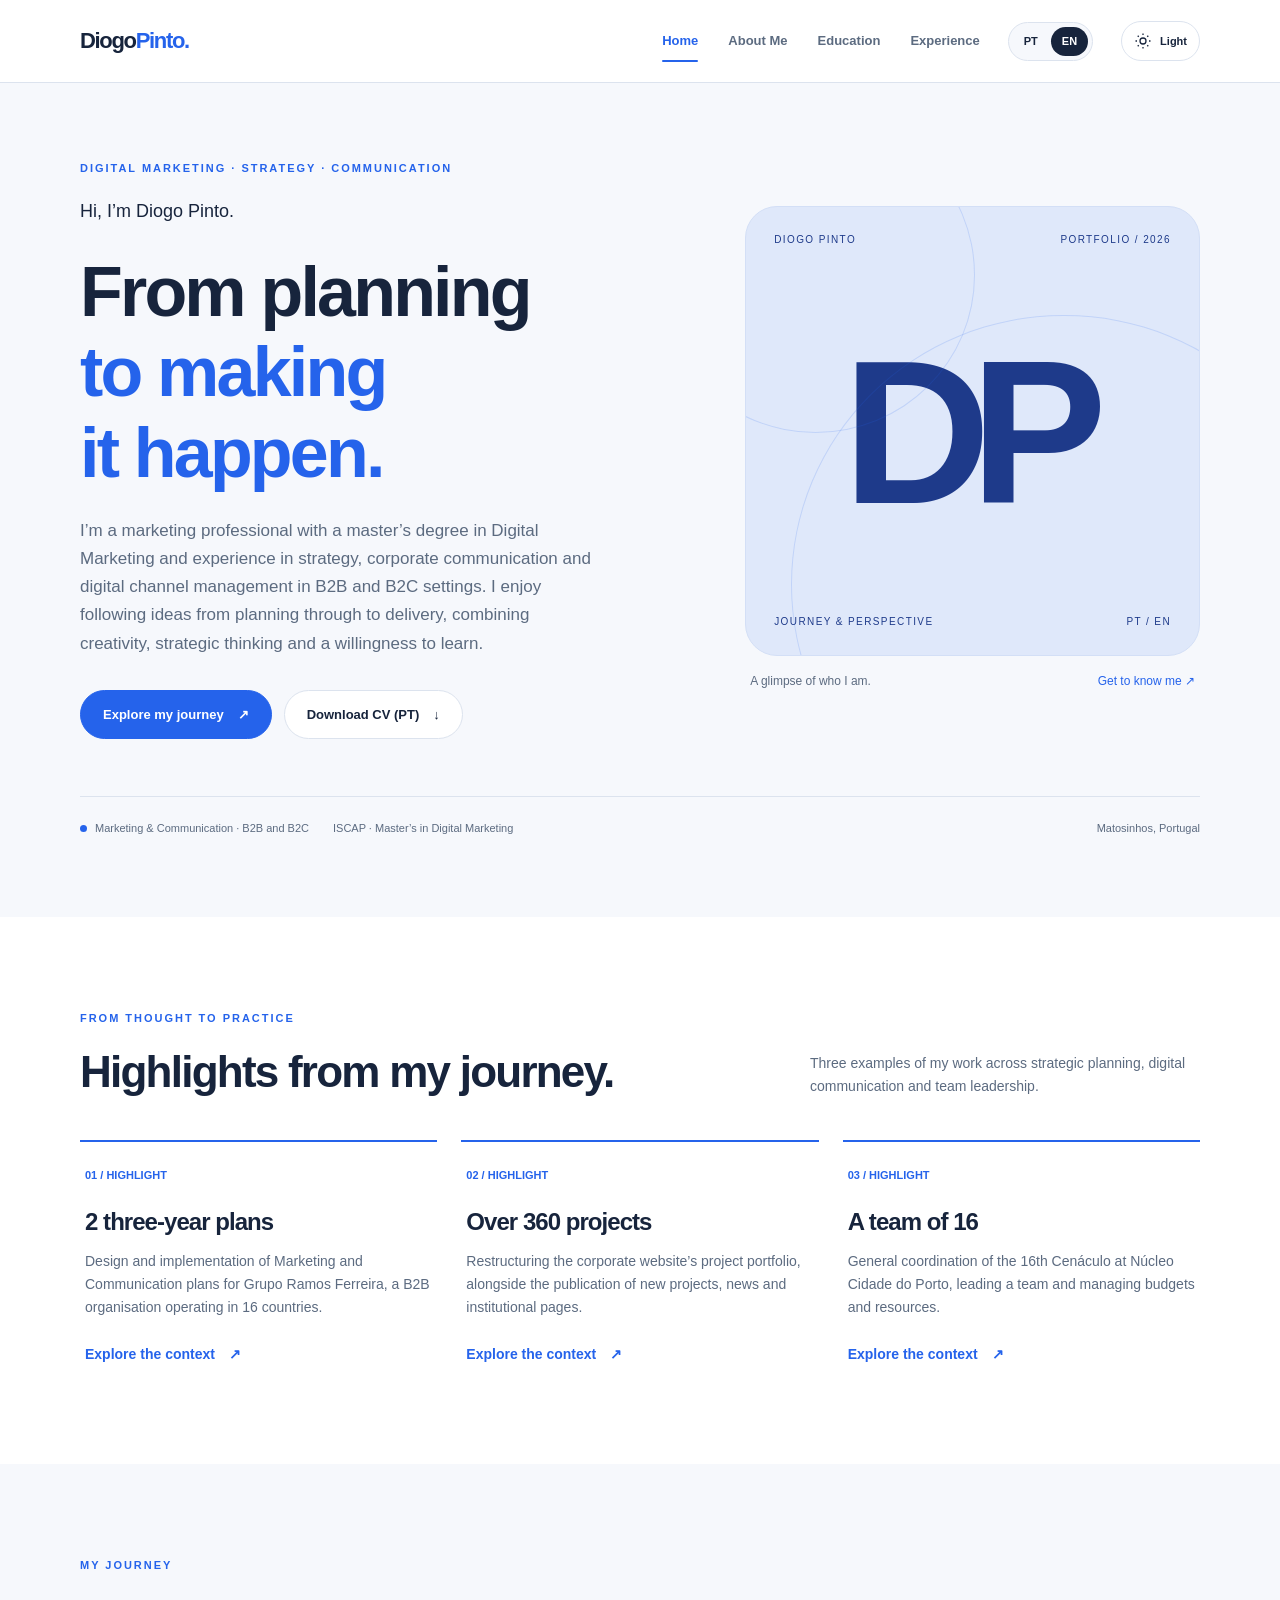
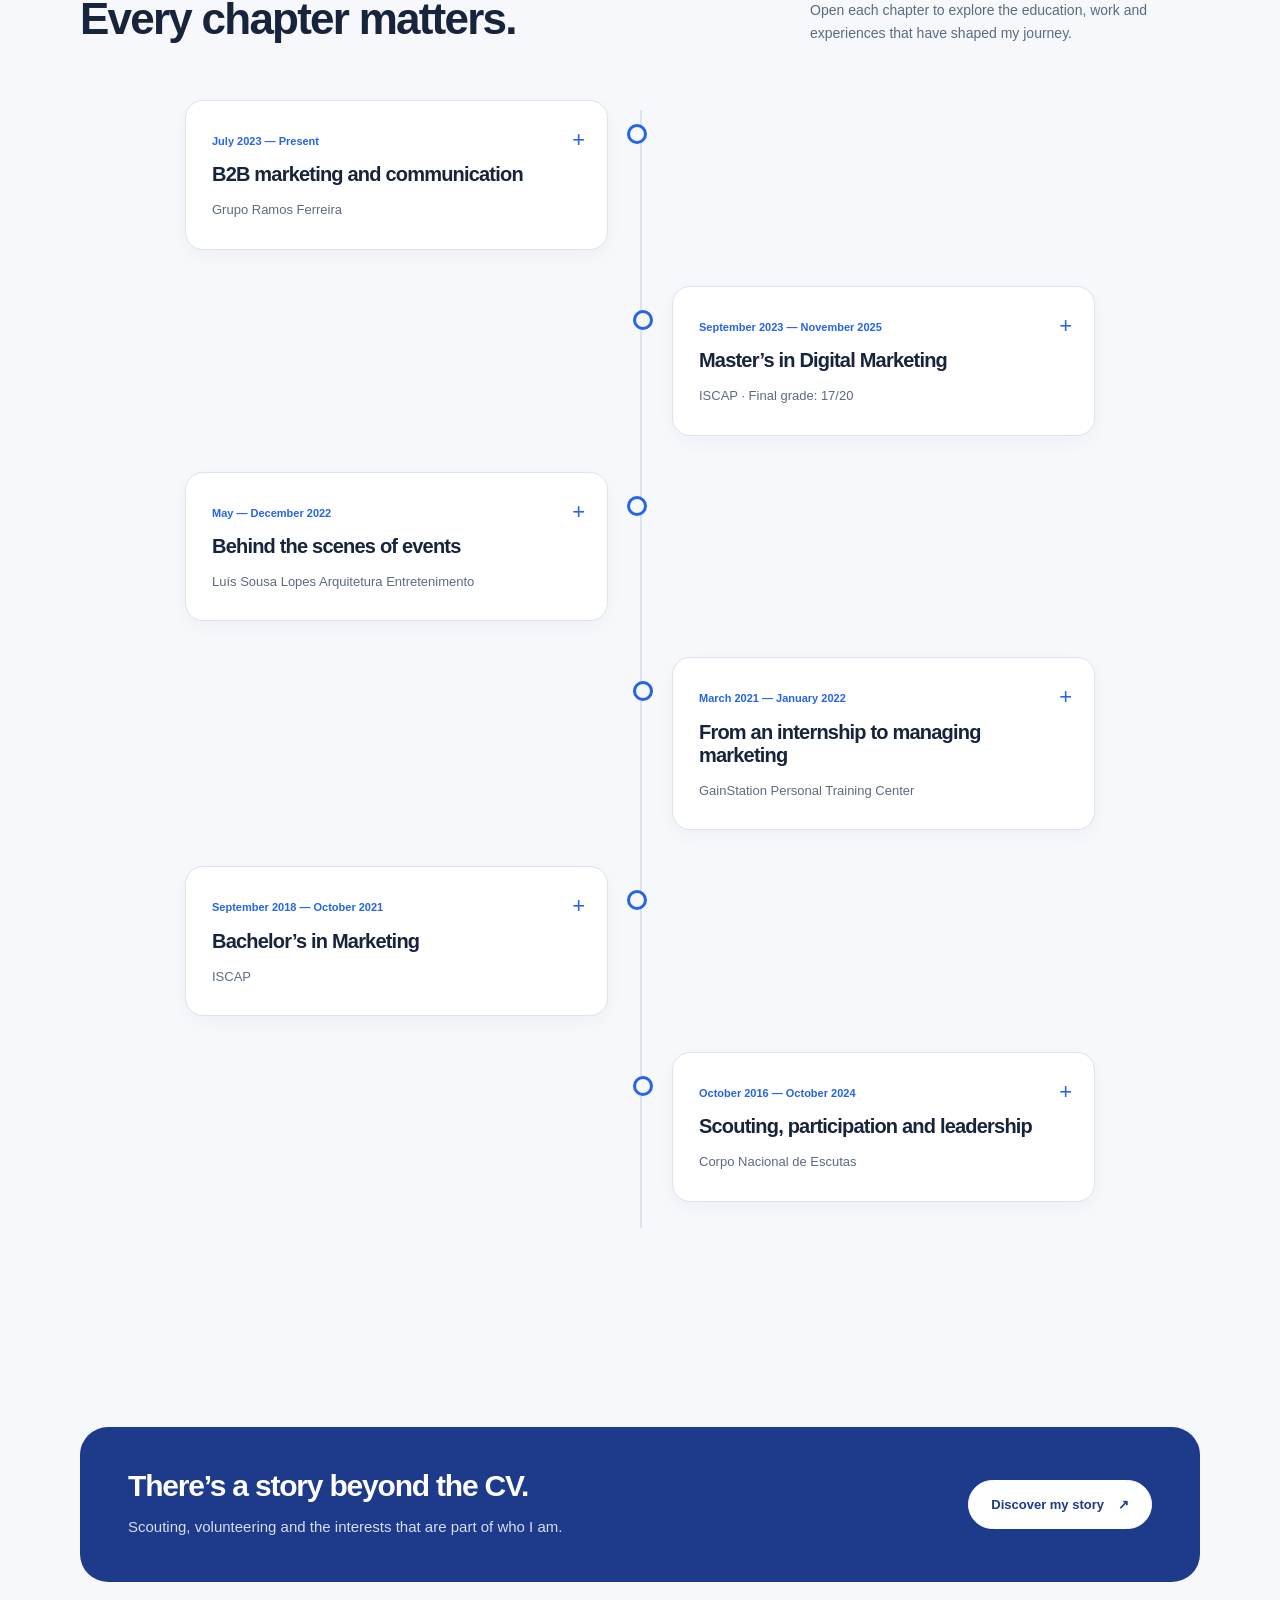
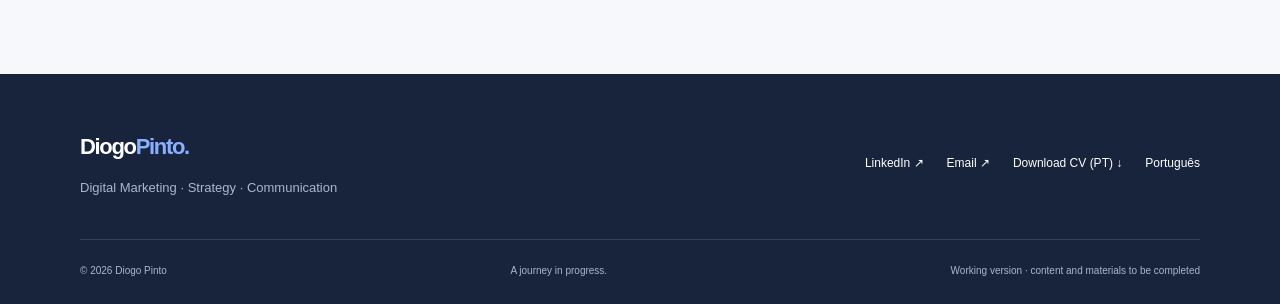
==== en/index.html @ 2a4406e5 "Atualização portfólio" ====
<!doctype html>
<!-- Conteúdo editável. Mantém os IDs das secções: são usados pela timeline e pelo seletor de idioma. -->
<html lang="en"><head><meta charset="utf-8"><meta name="viewport" content="width=device-width, initial-scale=1"><title>Diogo Pinto | Digital Marketing, Strategy & Communication</title><meta name="description" content="Explore Diogo Pinto’s journey in Digital Marketing, Strategy and Communication. Professional experience, education and personal story."><meta name="theme-color" content="#2563eb"><link rel="canonical" href="https://diogopinto44.github.io/en/index.html"><link rel="alternate" hreflang="pt-PT" href="https://diogopinto44.github.io/pt/index.html"><link rel="alternate" hreflang="en" href="https://diogopinto44.github.io/en/index.html"><link rel="alternate" hreflang="x-default" href="https://diogopinto44.github.io/pt/index.html"><meta property="og:title" content="Diogo Pinto | Digital Marketing, Strategy &amp; Communication"><meta property="og:description" content="Explore Diogo Pinto’s journey in Digital Marketing, Strategy and Communication. Professional experience, education and personal story."><meta property="og:type" content="website"><meta property="og:url" content="https://diogopinto44.github.io/en/index.html"><meta property="og:locale" content="en_GB"><link rel="icon" type="image/svg+xml" href="../assets/images/favicon.svg"><script src="../assets/js/theme.js"></script><link rel="stylesheet" href="../assets/css/style.css"><link rel="stylesheet" href="../assets/css/theme.css"><script defer src="../assets/js/config.js"></script><script defer data-main src="../assets/js/main.js"></script></head>
<body><a class="skip" href="#main">Skip to content</a><header class="site-header"><div class="wrap header-row"><a class="logo" href="index.html" aria-label="Diogo Pinto — Home">Diogo<span>Pinto</span><span class="blue">.</span></a><nav class="nav-links" id="primary-nav" aria-label="Main navigation"><a href="index.html" aria-current="page">Home</a><a href="sobre.html">About Me</a><a href="formacao.html">Education</a><a href="experiencia.html">Experience</a></nav><nav class="languages" aria-label="Choose language"><a href="../pt/index.html" lang="pt" hreflang="pt" data-language aria-label="Português" aria-current="false">PT</a><a href="../en/index.html" lang="en" hreflang="en" data-language aria-label="English" aria-current="true">EN</a></nav><button class="theme-toggle" type="button" data-theme-toggle hidden aria-pressed="false" aria-label="Dark mode" title="Switch to dark mode"><svg class="icon-sun" viewBox="0 0 24 24" aria-hidden="true"><circle cx="12" cy="12" r="4"/><path d="M12 2v2m0 16v2M2 12h2m16 0h2M4.93 4.93l1.42 1.42m11.3 11.3 1.42 1.42M4.93 19.07l1.42-1.42m11.3-11.3 1.42-1.42"/></svg><svg class="icon-moon" viewBox="0 0 24 24" aria-hidden="true"><path d="M20.5 13.1A8.5 8.5 0 0 1 10.9 3.5a8.5 8.5 0 1 0 9.6 9.6Z"/></svg><span data-theme-label>Light</span></button><button class="menu-toggle" type="button" aria-expanded="false" aria-controls="primary-nav" aria-label="Navigation menu"><span class="menu-label">Menu</span> <span aria-hidden="true">☰</span></button></div></header><noscript><style>@media(max-width:860px){.header-row{flex-wrap:wrap;height:auto;padding-block:15px}.nav-links{display:flex;position:static;width:100%;order:4;box-shadow:none;border:0;padding:0;flex-wrap:wrap;gap:16px}.nav-links>a{padding:4px 0}.menu-toggle{display:none}}</style><p class="noscript">Navigation works without JavaScript. Configured galleries, contacts and documents require JavaScript.</p></noscript><main id="main"><section class="hero"><div class="wrap"><div class="hero-grid"><div class="hero-copy"><span class="eyebrow">Digital Marketing · Strategy · Communication</span><p class="intro">Hi, I’m Diogo Pinto.</p><h1>From planning<br><span>to making<br>it happen.</span></h1><p>I’m a marketing professional with a master’s degree in Digital Marketing and experience in strategy, corporate communication and digital channel management in B2B and B2C settings. I enjoy following ideas from planning through to delivery, combining creativity, strategic thinking and a willingness to learn.</p><div class="actions"><a class="button" href="index.html#percurso">Explore my journey <span aria-hidden="true">↗</span></a><button class="button secondary" type="button" data-cv>Download CV (PT) <span aria-hidden="true">↓</span></button></div></div><div class="identity"><div class="identity-art"><div class="identity-top"><span>Diogo Pinto</span><span>Portfolio / 2026</span></div><span class="monogram" aria-hidden="true">DP</span><div class="identity-bottom"><span>Journey & Perspective</span><span>PT / EN</span></div></div><div class="identity-note"><span>A glimpse of who I am.</span><a href="sobre.html" class="blue">Get to know me ↗</a></div></div></div><div class="hero-bottom"><span><span class="dot"></span>Marketing & Communication · B2B and B2C</span><span>ISCAP · Master’s in Digital Marketing</span><span class="right-note">Matosinhos, Portugal</span></div></div></section>
    <section class="section white" id="destaques"><div class="wrap"><div class="section-heading"><div><span class="eyebrow">From thought to practice</span><h2>Highlights from my journey.</h2></div><p>Three examples of my work across strategic planning, digital communication and team leadership.</p></div><div class="results"><article class="result"><span class="index">01 / HIGHLIGHT</span><h3>2 three-year plans</h3><p>Design and implementation of Marketing and Communication plans for Grupo Ramos Ferreira, a B2B organisation operating in 16 countries.</p><a class="text-link" href="experiencia.html#estrategia">Explore the context <span aria-hidden="true">↗</span></a></article><article class="result"><span class="index">02 / HIGHLIGHT</span><h3>Over 360 projects</h3><p>Restructuring the corporate website’s project portfolio, alongside the publication of new projects, news and institutional pages.</p><a class="text-link" href="experiencia.html#digital">Explore the context <span aria-hidden="true">↗</span></a></article><article class="result"><span class="index">03 / HIGHLIGHT</span><h3>A team of 16</h3><p>General coordination of the 16th Cenáculo at Núcleo Cidade do Porto, leading a team and managing budgets and resources.</p><a class="text-link" href="sobre.html#cenaculo">Explore the context <span aria-hidden="true">↗</span></a></article></div></div></section>
    <section class="section" id="percurso"><div class="wrap"><div class="section-heading"><div><span class="eyebrow">My journey</span><h2>Every chapter matters.</h2></div><p>Open each chapter to explore the education, work and experiences that have shaped my journey.</p></div><div class="timeline"><div class="timeline-row"><details class="timeline-card"><summary><span class="date">July 2023 — Present</span><h3>B2B marketing and communication</h3><span class="entity">Grupo Ramos Ferreira</span></summary><div class="timeline-detail"><p>I joined as a marketing intern in July 2023 and became a Marketing Specialist in April 2024. My work covers strategy, digital channels, corporate communication and events.</p><a class="text-link" href="experiencia.html#grupo-ramos-ferreira">Explore this chapter <span aria-hidden="true">↗</span></a></div></details></div><div class="timeline-row"><details class="timeline-card"><summary><span class="date">September 2023 — November 2025</span><h3>Master’s in Digital Marketing</h3><span class="entity">ISCAP · Final grade: 17/20</span></summary><div class="timeline-detail"><p>I completed my master’s degree with research into digital marketing strategies and brand awareness in B2B construction and engineering markets.</p><a class="text-link" href="formacao.html#mestrado">Explore this chapter <span aria-hidden="true">↗</span></a></div></details></div><div class="timeline-row"><details class="timeline-card"><summary><span class="date">May — December 2022</span><h3>Behind the scenes of events</h3><span class="entity">Luís Sousa Lopes Arquitetura Entretenimento</span></summary><div class="timeline-detail"><p>As an Event Assistant, I helped with the logistics and delivery of around eight corporate, social and seasonal events.</p><a class="text-link" href="experiencia.html#eventos-luis-sousa-lopes">Explore this chapter <span aria-hidden="true">↗</span></a></div></details></div><div class="timeline-row"><details class="timeline-card"><summary><span class="date">March 2021 — January 2022</span><h3>From an internship to managing marketing</h3><span class="entity">GainStation Personal Training Center</span></summary><div class="timeline-detail"><p>I started with a curricular internship and became a Marketing Specialist in June 2021, later taking responsibility for managing the company’s marketing independently.</p><a class="text-link" href="experiencia.html#gainstation">Explore this chapter <span aria-hidden="true">↗</span></a></div></details></div><div class="timeline-row"><details class="timeline-card"><summary><span class="date">September 2018 — October 2021</span><h3>Bachelor’s in Marketing</h3><span class="entity">ISCAP</span></summary><div class="timeline-detail"><p>The degree that started my professional journey in marketing and led to my first role at GainStation.</p><a class="text-link" href="formacao.html#licenciatura">Explore this chapter <span aria-hidden="true">↗</span></a></div></details></div><div class="timeline-row"><details class="timeline-card"><summary><span class="date">October 2016 — October 2024</span><h3>Scouting, participation and leadership</h3><span class="entity">Corpo Nacional de Escutas</span></summary><div class="timeline-detail"><p>Eight years in the movement, with responsibilities in Cenáculo, event preparation and the National Marketing Team.</p><a class="text-link" href="sobre.html#escutismo">Explore this chapter <span aria-hidden="true">↗</span></a></div></details></div></div></div></section>
    <section class="section"><div class="wrap"><div class="explore-banner"><div><h2>There’s a story beyond the CV.</h2><p>Scouting, volunteering and the interests that are part of who I am.</p></div><a class="button" href="sobre.html">Discover my story <span aria-hidden="true">↗</span></a></div></div></section></main><footer class="site-footer" id="contacto"><div class="wrap"><div class="footer-main"><div><a class="logo" href="index.html">Diogo<span>Pinto.</span></a><p>Digital Marketing · Strategy · Communication</p></div><div class="footer-links"><button type="button" data-contact="linkedin">LinkedIn ↗</button><button type="button" data-contact="email">Email ↗</button><button type="button" data-cv>Download CV (PT) ↓</button><a href="../pt/index.html" data-language>Português</a></div></div><div class="footer-bottom"><span>© <span data-year>2026</span> Diogo Pinto</span><span>A journey in progress.</span><span>Working version · content and materials to be completed</span></div></div></footer><dialog id="viewer" aria-labelledby="viewer-title"><div class="viewer-header"><h2 id="viewer-title">Gallery</h2><button class="viewer-close" type="button" aria-label="Close">×</button></div><div class="viewer-content"></div></dialog></body></html>
---- assets/css/style.css ----
/* Identidade visual partilhada por todas as páginas. */
:root{--blue:#2563eb;--blue-dark:#1e3a8a;--ink:#17243c;--muted:#5c6b80;--paper:#f6f8fc;--line:#dce3ee;--light:#eaf0ff;--radius:24px;--max:1120px}
*{box-sizing:border-box}html{scroll-behavior:smooth;scroll-padding-top:110px}body{margin:0;color:var(--ink);background:var(--paper);font-family:Inter,"Segoe UI",Arial,sans-serif;-webkit-font-smoothing:antialiased;font-size:16px;line-height:1.65}body.modal-open{overflow:hidden}::selection{background:var(--blue);color:white}a{color:inherit;text-decoration:none}button{font:inherit;cursor:pointer}img{display:block;max-width:100%}button,a,summary{-webkit-tap-highlight-color:transparent}a:focus-visible,button:focus-visible,summary:focus-visible{outline:3px solid var(--blue);outline-offset:5px;border-radius:5px}h1,h2,h3,h4,p{margin:0}h1,h2,h3,h4{line-height:1.15;letter-spacing:-.04em}h1{font-size:clamp(42px,6.5vw,78px);font-weight:700}h2{font-size:clamp(30px,4vw,44px)}h3{font-size:25px}h4{font-size:19px}p{color:var(--muted)}p+p{margin-top:18px}.wrap{width:min(var(--max),calc(100% - 64px));margin-inline:auto}.section{padding-block:92px}.white{background:#fff}.eyebrow{font-size:11px;text-transform:uppercase;letter-spacing:.18em;font-weight:700;color:var(--blue);display:block;margin-bottom:20px}.subhead{margin-top:20px;max-width:620px;font-size:18px}.section-heading{display:flex;align-items:end;justify-content:space-between;gap:30px;margin-bottom:42px}.section-heading p{max-width:390px;font-size:14px}.muted{color:var(--muted)}.blue{color:var(--blue)}.small{font-size:13px}.skip{position:fixed;top:-90px;left:20px;background:var(--ink);color:#fff;z-index:100;padding:12px 20px}.skip:focus{top:12px}.site-header{background:rgba(255,255,255,.95);border-bottom:1px solid var(--line);position:sticky;top:0;z-index:30;backdrop-filter:blur(12px)}.header-row{height:82px;display:flex;align-items:center;justify-content:space-between;gap:28px}.logo{font-size:22px;font-weight:750;letter-spacing:-.06em;white-space:nowrap}.logo span{color:var(--blue)}.nav-links{display:flex;align-items:center;gap:30px;margin-left:auto}.nav-links>a{font-size:13px;font-weight:600;color:var(--muted);padding:28px 0;position:relative}.nav-links>a:hover,.nav-links>a[aria-current=page]{color:var(--blue)}.nav-links>a[aria-current=page]:after{content:"";position:absolute;bottom:18px;left:0;right:0;height:2px;background:var(--blue);border-radius:4px}.languages{display:flex;padding:4px;background:var(--paper);border:1px solid var(--line);border-radius:30px;gap:2px}.languages a{font-size:11px;line-height:1;padding:9px 11px;border-radius:20px;font-weight:700}.languages a[aria-current=true]{background:var(--ink);color:#fff}.menu-toggle{display:none;background:none;border:1px solid var(--line);border-radius:10px;padding:8px 12px;font-size:12px}.hero{padding:76px 0 80px}.hero-grid{display:grid;grid-template-columns:1.3fr 1fr;gap:74px;align-items:center}.hero .intro{font-size:18px;color:var(--ink);margin-bottom:25px}.hero h1{font-size:clamp(44px,5.9vw,70px)}.hero h1 span{color:var(--blue)}.hero-copy>p:last-of-type{max-width:520px;margin-top:24px;font-size:17px}.actions{display:flex;gap:12px;flex-wrap:wrap;margin-top:32px}.button{display:inline-flex;align-items:center;justify-content:center;gap:14px;border:1px solid var(--blue);background:var(--blue);color:#fff;border-radius:30px;padding:13px 22px;font-size:13px;font-weight:650;transition:transform .2s,background .2s}.button:hover{background:var(--blue-dark);border-color:var(--blue-dark);transform:translateY(-2px)}.button.secondary{background:#fff;color:var(--ink);border-color:var(--line)}.button.secondary:hover{border-color:var(--blue);color:var(--blue)}.text-link{color:var(--blue);font-weight:600;font-size:14px;display:inline-flex;gap:14px;align-items:center}.text-link:hover{gap:20px}.identity{position:relative}.identity-art{aspect-ratio:1/.99;border-radius:32px;background:#dfe8fa;border:1px solid #d3dff6;position:relative;overflow:hidden;display:flex;align-items:center;justify-content:center}.identity-art:before{content:"";position:absolute;width:120%;height:120%;border:1px solid rgba(37,99,235,.16);border-radius:50%;top:24%;left:10%}.identity-art:after{content:"";position:absolute;width:70%;height:70%;border:1px solid rgba(37,99,235,.16);border-radius:50%;top:-20%;left:-20%}.monogram{font-size:clamp(100px,18vw,205px);font-weight:800;letter-spacing:-.10em;line-height:1;color:var(--blue-dark);margin-left:-16px}.identity-top,.identity-bottom{position:absolute;left:28px;right:28px;display:flex;justify-content:space-between;font-size:10px;letter-spacing:.14em;text-transform:uppercase;color:var(--blue-dark);z-index:1}.identity-top{top:25px}.identity-bottom{bottom:25px}.identity-note{display:flex;justify-content:space-between;margin:16px 5px 0;font-size:12px;color:var(--muted)}.portrait{width:100%;height:100%;object-fit:cover;position:absolute;inset:0;z-index:2}.hero-bottom{display:flex;align-items:center;gap:24px;margin-top:57px;padding-top:22px;border-top:1px solid var(--line);font-size:11px;color:var(--muted)}.hero-bottom .dot{width:7px;height:7px;border-radius:50%;background:var(--blue);display:inline-block;margin-right:8px}.hero-bottom .right-note{margin-left:auto}.tags{display:flex;flex-wrap:wrap;gap:8px;margin-top:25px}.tag{border:1px solid var(--line);padding:6px 12px;border-radius:20px;font-size:11px;color:var(--muted);background:#fff}.results{display:grid;grid-template-columns:repeat(3,1fr);gap:24px}.result{border-top:2px solid var(--blue);padding:24px 5px 5px}.result .index{font-size:11px;color:var(--blue);font-weight:700;display:block;margin-bottom:24px}.result h3{font-size:24px;margin-bottom:14px}.result p{font-size:14px;margin-bottom:22px}.note{border:1px solid var(--line);background:var(--paper);padding:15px 20px;border-radius:12px;margin-top:32px;font-size:12px;color:var(--muted)}.timeline{position:relative;max-width:910px;margin:50px auto 0;padding:5px 0}.timeline:before{content:"";position:absolute;top:15px;bottom:15px;left:50%;width:2px;background:var(--line)}.timeline-row{position:relative;width:50%;padding:0 32px 36px 0}.timeline-row:nth-child(even){margin-left:50%;padding:0 0 36px 32px}.timeline-row:after{content:"";position:absolute;right:-7px;top:24px;width:14px;height:14px;border:3px solid var(--blue);background:var(--paper);border-radius:50%}.timeline-row:nth-child(even):after{left:-7px;right:auto}.timeline-card{background:white;border:1px solid var(--line);border-radius:18px;box-shadow:0 6px 20px rgba(23,36,60,.035);overflow:hidden}.timeline-card summary{cursor:pointer;list-style:none;padding:26px;position:relative}.timeline-card summary::-webkit-details-marker{display:none}.timeline-card summary:after{content:"+";position:absolute;right:22px;top:21px;color:var(--blue);font-size:22px}.timeline-card[open] summary:after{content:"−"}.timeline-card h3{font-size:20px;max-width:95%;margin:10px 0}.timeline-card .date{color:var(--blue);font-size:11px;font-weight:700}.timeline-card .entity{color:var(--muted);font-size:13px}.timeline-detail{padding:0 26px 26px;font-size:13px}.timeline-detail p{padding-top:16px;border-top:1px solid var(--line);margin-bottom:18px}.explore-banner{display:grid;grid-template-columns:1fr auto;gap:30px;align-items:center;border-radius:28px;padding:42px 48px;background:var(--blue-dark);color:#fff}.explore-banner h2{font-size:30px}.explore-banner p{color:#d4def5;margin-top:12px;font-size:15px;max-width:650px}.explore-banner .button{background:#fff;border-color:white;color:var(--blue-dark);white-space:nowrap}.page-hero{padding:64px 0 54px}.breadcrumb{font-size:11px;color:var(--muted);margin-bottom:35px;display:flex;gap:12px}.breadcrumb a:hover{color:var(--blue)}.page-hero h1{max-width:880px}.page-hero .subhead{max-width:690px}.page-index{display:flex;gap:27px;flex-wrap:wrap;margin-top:36px;border-top:1px solid var(--line);padding-top:23px;font-size:12px;font-weight:600}.page-index a:hover{color:var(--blue)}.editorial-intro{display:grid;grid-template-columns:1fr 1.3fr;gap:75px}.editorial-intro h2{font-size:32px}.editorial-intro p{font-size:17px}.chapter{display:grid;grid-template-columns:1fr 1fr;gap:74px;align-items:center;margin-bottom:100px}.chapter:last-child{margin-bottom:0}.chapter.reverse .chapter-media{order:2}.chapter-number{display:flex;align-items:center;gap:17px;margin-bottom:22px;color:var(--blue);font-size:11px;font-weight:700;text-transform:uppercase;letter-spacing:.15em}.chapter-number:after{content:"";height:1px;background:var(--line);flex:1}.chapter h2{font-size:38px;margin-bottom:24px}.chapter p{font-size:15px}.chapter .text-link{margin-top:24px}.chapter-photo{border-radius:24px;aspect-ratio:4/4.3;background:#e3eaf5;display:flex;flex-direction:column;justify-content:end;padding:28px;position:relative;overflow:hidden;color:var(--blue-dark)}.chapter-photo:before{content:"";position:absolute;width:180px;height:180px;border:1px solid rgba(30,58,138,.22);border-radius:50%;top:20%;left:calc(50% - 90px)}.chapter-photo:after{content:"+";position:absolute;left:calc(50% - 17px);top:calc(20% + 60px);font-size:48px;line-height:1;font-weight:300;opacity:.35}.chapter-photo.warm{background:#eae7df}.chapter-photo.dark{background:#d7e2ec}.chapter-photo strong{font-size:18px;font-weight:500}.chapter-photo small{font-size:10px;letter-spacing:.14em;text-transform:uppercase;opacity:.7;margin-top:6px}.gallery{display:grid;grid-template-columns:repeat(3,1fr);gap:12px;margin-top:26px}.gallery[hidden]{display:none}.gallery-item{position:relative;border:0;padding:0;background:#e3eaf5;text-align:left;border-radius:12px;overflow:hidden;color:var(--ink);transition:transform .2s;min-width:0}.gallery-item:hover{transform:translateY(-4px)}.gallery-item img{width:100%;aspect-ratio:4/3;object-fit:cover}.gallery-item .gallery-art{height:110px;display:grid;place-items:center;background:#e3eaf5;color:var(--blue);font-size:28px}.gallery-item:nth-child(2) .gallery-art{background:#e8e5dc}.gallery-item:nth-child(3) .gallery-art{background:#dce7ee}.gallery-item>span:last-child{font-size:10px;line-height:1.5;display:block;padding:10px 12px;background:#fff}.gallery-hint{font-size:11px;margin-top:10px}.degree{display:grid;grid-template-columns:200px 1fr;gap:55px;margin-bottom:70px;scroll-margin-top:105px}.degree+.degree{padding-top:70px;border-top:1px solid var(--line)}.degree-aside .label{font-size:11px;text-transform:uppercase;letter-spacing:.15em;color:var(--blue);font-weight:700}.degree-aside p{font-size:13px;margin-top:14px}.degree-aside .status{display:inline-block;padding:5px 10px;border-radius:20px;background:var(--light);color:var(--blue-dark);font-size:10px;margin-top:18px}.degree-main h2{font-size:36px;margin-bottom:23px}.degree-main>p{font-size:16px;max-width:710px}.feature{margin-top:30px;background:var(--paper);border:1px solid var(--line);border-radius:20px;padding:32px}.feature h3{font-size:25px;margin-bottom:16px}.feature p{font-size:14px}.feature .eyebrow{font-size:10px;margin-bottom:15px}.feature .text-link{margin-top:23px}.document-row{display:flex;align-items:center;gap:18px;padding:20px 0;margin-top:22px;border-top:1px solid var(--line)}.document-icon{font-size:11px;font-weight:700;display:grid;place-items:center;width:44px;height:54px;background:#fff;color:var(--blue);border:1px solid var(--line);border-radius:7px;flex:none}.document-row .document-info{flex:1}.document-info strong{font-size:13px;font-weight:600}.document-info p{font-size:11px;margin-top:4px}.document-row button{flex:none}.work-header{display:grid;grid-template-columns:1fr 1.5fr;gap:60px;padding-bottom:40px;border-bottom:1px solid var(--line);margin-bottom:40px}.work-header h2{font-size:36px;margin-bottom:17px}.work-header .role{font-size:15px;color:var(--blue)}.work-header p{font-size:15px}.work-header .period{font-size:11px;font-weight:600;margin-top:20px}.work-block{display:grid;grid-template-columns:65px 1fr;gap:24px;padding:35px 0;border-bottom:1px solid var(--line);scroll-margin-top:105px}.work-num{font-size:20px;color:var(--blue);letter-spacing:-.03em}.work-block h3{font-size:28px;margin-bottom:18px}.work-block p{font-size:15px;max-width:760px}.work-block ul{color:var(--muted);font-size:14px;line-height:1.9;padding-left:20px;margin-top:18px}.work-block .feature{margin-top:24px}.toolstrip{display:flex;gap:12px;flex-wrap:wrap;margin-top:30px}.toolstrip span{font-size:12px;padding:8px 13px;background:white;border:1px solid var(--line);border-radius:8px}.site-footer{background:var(--ink);color:#fff;padding:55px 0 25px}.footer-main{display:flex;justify-content:space-between;gap:40px;align-items:center}.site-footer .logo span{color:#8aafff}.site-footer p{color:#aab7cc;font-size:13px;margin-top:12px}.footer-links{display:flex;flex-wrap:wrap;gap:23px}.footer-links button,.footer-links a{padding:0;border:0;background:none;color:#fff;font-size:12px}.footer-links button:hover,.footer-links a:hover{color:#8aafff}.footer-bottom{display:flex;justify-content:space-between;gap:25px;border-top:1px solid #344158;padding-top:23px;margin-top:40px;font-size:10px;color:#aab7cc}.draft{font-size:10px;letter-spacing:.06em;color:var(--muted);display:inline-flex;align-items:center;gap:8px}.draft:before{content:"";width:5px;height:5px;border-radius:50%;background:var(--blue)}dialog{border:1px solid var(--line);border-radius:22px;padding:28px;width:min(850px,calc(100% - 32px));max-height:90vh;color:var(--ink);background:#fff;box-shadow:0 30px 100px #0005}dialog::backdrop{background:rgba(15,25,44,.72);backdrop-filter:blur(5px)}.viewer-header{display:flex;align-items:center;justify-content:space-between;margin-bottom:24px;gap:25px}.viewer-header h2{font-size:21px}.viewer-close{border:1px solid var(--line);border-radius:50%;width:36px;height:36px;background:white;font-size:22px;flex:none}.viewer-content>p{font-size:14px}.photo-stage{border-radius:14px;overflow:hidden;display:grid;place-items:center;background:var(--paper);margin-bottom:16px}.photo-stage img{max-height:55vh;object-fit:contain;width:100%}.photo-placeholder{min-height:300px;padding:30px;text-align:center;display:flex;flex-direction:column;justify-content:center}.photo-placeholder p:first-child{font-size:26px;color:var(--blue-dark)}.photo-placeholder p:last-child{font-size:12px}.gallery-controls{display:flex;justify-content:space-between;align-items:center;gap:16px;margin-top:22px}.gallery-controls button{border:1px solid var(--line);padding:10px 15px;background:white;border-radius:25px;font-size:12px}.gallery-controls span{font-size:12px;color:var(--muted)}.noscript{padding:12px;background:#fff7dc;color:var(--ink);font-size:12px;text-align:center}
@media(min-width:1500px){.hero{padding-top:100px;padding-bottom:90px}}
@media(max-width:950px){.hero-grid{gap:40px;grid-template-columns:1.2fr 1fr}.nav-links{gap:20px}.chapter{gap:40px}.degree{grid-template-columns:160px 1fr;gap:35px}.editorial-intro{gap:40px}.hero h1{font-size:52px}.work-header{gap:40px}.hero-bottom{gap:15px}}
@media(max-width:760px){.wrap{width:calc(100% - 36px)}.header-row{height:70px;gap:12px}.logo{font-size:20px}.languages{margin-left:auto}.menu-toggle{display:block}.nav-links{display:none;position:absolute;left:0;right:0;top:70px;background:white;border-bottom:1px solid var(--line);padding:18px 25px;box-shadow:0 15px 25px #17243c0a}.nav-links.open{display:flex;flex-direction:column;gap:0;align-items:stretch}.nav-links>a{padding:13px 0}.nav-links>a[aria-current=page]:after{display:none}.hero{padding:42px 0 46px}.hero-grid{grid-template-columns:1fr;gap:36px}.hero h1{font-size:clamp(40px,10vw,62px)}.hero .intro{font-size:16px;margin-bottom:20px}.hero-copy>p:last-of-type{font-size:16px}.identity{max-width:500px;width:100%;margin-inline:auto}.identity-art{aspect-ratio:1.35}.monogram{font-size:170px}.hero-bottom{margin-top:32px;flex-wrap:wrap;gap:12px}.hero-bottom .right-note{margin-left:0;width:100%;margin-top:4px}.section{padding-block:60px}.section-heading{align-items:start;flex-direction:column;gap:18px;margin-bottom:30px}.results{grid-template-columns:1fr;gap:25px}.result{padding-top:18px}.result .index{margin-bottom:14px}.result p{margin-bottom:15px}.timeline{margin-top:30px}.timeline:before{left:7px}.timeline-row,.timeline-row:nth-child(even){width:100%;padding:0 0 23px 32px;margin-left:0}.timeline-row:after,.timeline-row:nth-child(even):after{left:1px;right:auto;top:25px}.timeline-card summary{padding:23px}.timeline-detail{padding:0 23px 23px}.explore-banner{grid-template-columns:1fr;padding:30px}.explore-banner .button{justify-self:start}.page-hero{padding:34px 0 40px}.page-hero h1{font-size:43px}.breadcrumb{margin-bottom:25px}.subhead{font-size:16px}.page-index{gap:14px 22px;margin-top:27px;padding-top:19px}.editorial-intro{grid-template-columns:1fr;gap:25px}.editorial-intro p{font-size:16px}.chapter{grid-template-columns:1fr;gap:28px;margin-bottom:70px}.chapter.reverse .chapter-media{order:0}.chapter-media{order:0}.chapter-photo{aspect-ratio:1.35}.chapter h2{font-size:32px}.gallery{gap:8px}.gallery-item .gallery-art{height:90px}.gallery-item>span:last-child{padding:9px;font-size:9px}.degree{grid-template-columns:1fr;gap:24px;margin-bottom:45px}.degree+.degree{padding-top:45px}.degree-aside p{margin-top:8px}.degree-aside .status{margin-top:10px}.degree-main h2{font-size:30px}.feature{padding:24px}.feature h3{font-size:23px}.document-row{flex-wrap:wrap;gap:12px}.document-row .button{margin-left:56px}.document-row .document-info{min-width:160px}.work-header{grid-template-columns:1fr;gap:25px}.work-block{grid-template-columns:36px 1fr;gap:13px;padding:30px 0}.work-block h3{font-size:25px}.work-block .gallery{grid-template-columns:1fr 1fr}.footer-main{align-items:start;flex-direction:column;gap:30px}.footer-links{gap:21px}.footer-bottom{flex-direction:column;gap:10px}.site-footer{padding-top:40px}.section-heading h2{max-width:95%}dialog{padding:22px}.gallery-controls button{padding:10px;font-size:11px}.photo-placeholder{min-height:220px}.work-block .feature{padding:20px}}
@media(prefers-reduced-motion:reduce){html{scroll-behavior:auto}*{transition:none!important}}
@media print{.site-header,.site-footer,.actions,.page-index,dialog,.draft,.gallery{display:none!important}.wrap{width:100%}.section,.hero,.page-hero{padding-block:25px}.timeline-card{break-inside:avoid}.timeline-card .timeline-detail{display:block}.chapter,.degree,.work-header{break-inside:avoid}body{background:white}.identity{display:none}.hero-grid{display:block}}
---- assets/css/theme.css ----
/* Paletas e seletor. As fotografias mantêm as suas cores originais. */
:root {
  color-scheme: light;
  --surface: #fff;
  --accent: #2563eb;
  --header-bg: rgba(255,255,255,.95);
  --footer-bg: #17243c;
  --selected-bg: #17243c;
  --selected-ink: #fff;
  --visual-bg: #dfe8fa;
  --visual-line: #d3dff6;
  --visual-ink: #1e3a8a;
  --visual-ring: rgba(37,99,235,.16);
  --photo-bg: #e3eaf5;
  --photo-warm: #eae7df;
  --photo-cool: #d7e2ec;
  --banner-bg: #1e3a8a;
  --notice-bg: #fff7dc;
}
:root[data-theme="dark"] {
  color-scheme: dark;
  --paper: #0d1524;
  --surface: #152034;
  --ink: #e7eefb;
  --muted: #acbad0;
  --line: #354660;
  --light: #203552;
  --accent: #99bbff;
  --header-bg: rgba(13,21,36,.96);
  --footer-bg: #090f1b;
  --selected-bg: #dce7fa;
  --selected-ink: #101b2e;
  --visual-bg: #172946;
  --visual-line: #314c72;
  --visual-ink: #b9d0f5;
  --visual-ring: rgba(153,187,255,.22);
  --photo-bg: #20334e;
  --photo-warm: #332f28;
  --photo-cool: #213b45;
  --banner-bg: #182f59;
  --notice-bg: #3b3223;
}
.white, .button.secondary, .tag, .timeline-card, .document-icon,
.toolstrip span, .gallery-item>span:last-child, dialog, .viewer-close,
.gallery-controls button { background:var(--surface); }
.site-header { background:var(--header-bg); }
.site-footer { background:var(--footer-bg); }
.languages a[aria-current=true] { background:var(--selected-bg); color:var(--selected-ink); }
.eyebrow, .blue, .logo span, .nav-links>a:hover, .nav-links>a[aria-current=page],
.hero h1 span, .text-link, .result .index, .timeline-card summary:after,
.timeline-card .date, .breadcrumb a:hover, .page-index a:hover, .chapter-number,
.degree-aside .label, .document-icon, .work-header .role, .work-num,
.button.secondary:hover { color:var(--accent); }
a:focus-visible, button:focus-visible, summary:focus-visible { outline-color:var(--accent); }
.skip { background:var(--blue); }
.button.secondary:hover { border-color:var(--accent); }
.identity-art { background:var(--visual-bg); border-color:var(--visual-line); }
.identity-art:before, .identity-art:after, .chapter-photo:before { border-color:var(--visual-ring); }
.monogram, .identity-top, .identity-bottom, .chapter-photo,
.degree-aside .status, .photo-placeholder p:first-child { color:var(--visual-ink); }
.chapter-photo, .gallery-item, .gallery-item .gallery-art { background:var(--photo-bg); }
.chapter-photo.warm, .gallery-item:nth-child(2) .gallery-art { background:var(--photo-warm); }
.chapter-photo.dark, .gallery-item:nth-child(3) .gallery-art { background:var(--photo-cool); }
.gallery-item .gallery-art { color:var(--accent); }
.explore-banner { background:var(--banner-bg); }
.explore-banner .button { background:#fff; color:#1e3a8a; border-color:#fff; }
.menu-toggle, .viewer-close, .gallery-controls button { color:var(--ink); }
.noscript { background:var(--notice-bg); }
.theme-toggle {
  display:inline-flex; align-items:center; justify-content:center; gap:8px;
  flex-shrink:0; height:40px; padding:0 12px; border:1px solid var(--line);
  border-radius:24px; background:var(--surface); color:var(--ink);
  font-size:11px; font-weight:650;
}
.theme-toggle[hidden] { display:none; }
.theme-toggle:hover { border-color:var(--accent); color:var(--accent); }
.theme-toggle svg { width:18px; height:18px; flex:none; stroke:currentColor; fill:none; stroke-width:1.7; }
.theme-toggle .icon-moon { display:none; }
[data-theme="dark"] .theme-toggle .icon-sun { display:none; }
[data-theme="dark"] .theme-toggle .icon-moon { display:block; }
@media (max-width:860px) {
  .header-row { height:70px; gap:12px; }
  .logo { font-size:20px; }
  .languages { margin-left:auto; }
  .theme-toggle { width:40px; padding:0; }
  .theme-toggle [data-theme-label] { display:none; }
  .menu-toggle { display:block; }
  .nav-links { display:none; position:absolute; left:0; right:0; top:70px; background:var(--surface); border-bottom:1px solid var(--line); padding:18px 25px; box-shadow:0 15px 25px #0001; }
  .nav-links.open { display:flex; flex-direction:column; gap:0; align-items:stretch; }
  .nav-links>a { padding:13px 0; }
  .nav-links>a[aria-current=page]:after { display:none; }
}
@media (max-width:480px) {
  .header-row { gap:8px; }
  .logo { font-size:18px; }
  .languages a { padding-inline:9px; }
  .menu-toggle { width:40px; height:40px; padding:0; font-size:17px; }
  .menu-toggle .menu-label { display:none; }
}
@media print {
  :root[data-theme="dark"] {
    color-scheme:light; --ink:#17243c; --muted:#5c6b80; --paper:#f6f8fc;
    --surface:#fff; --line:#dce3ee; --light:#eaf0ff; --accent:#2563eb;
    --visual-ink:#1e3a8a; --photo-bg:#e3eaf5; --photo-warm:#eae7df; --photo-cool:#d7e2ec;
  }
  .theme-toggle { display:none; }
}
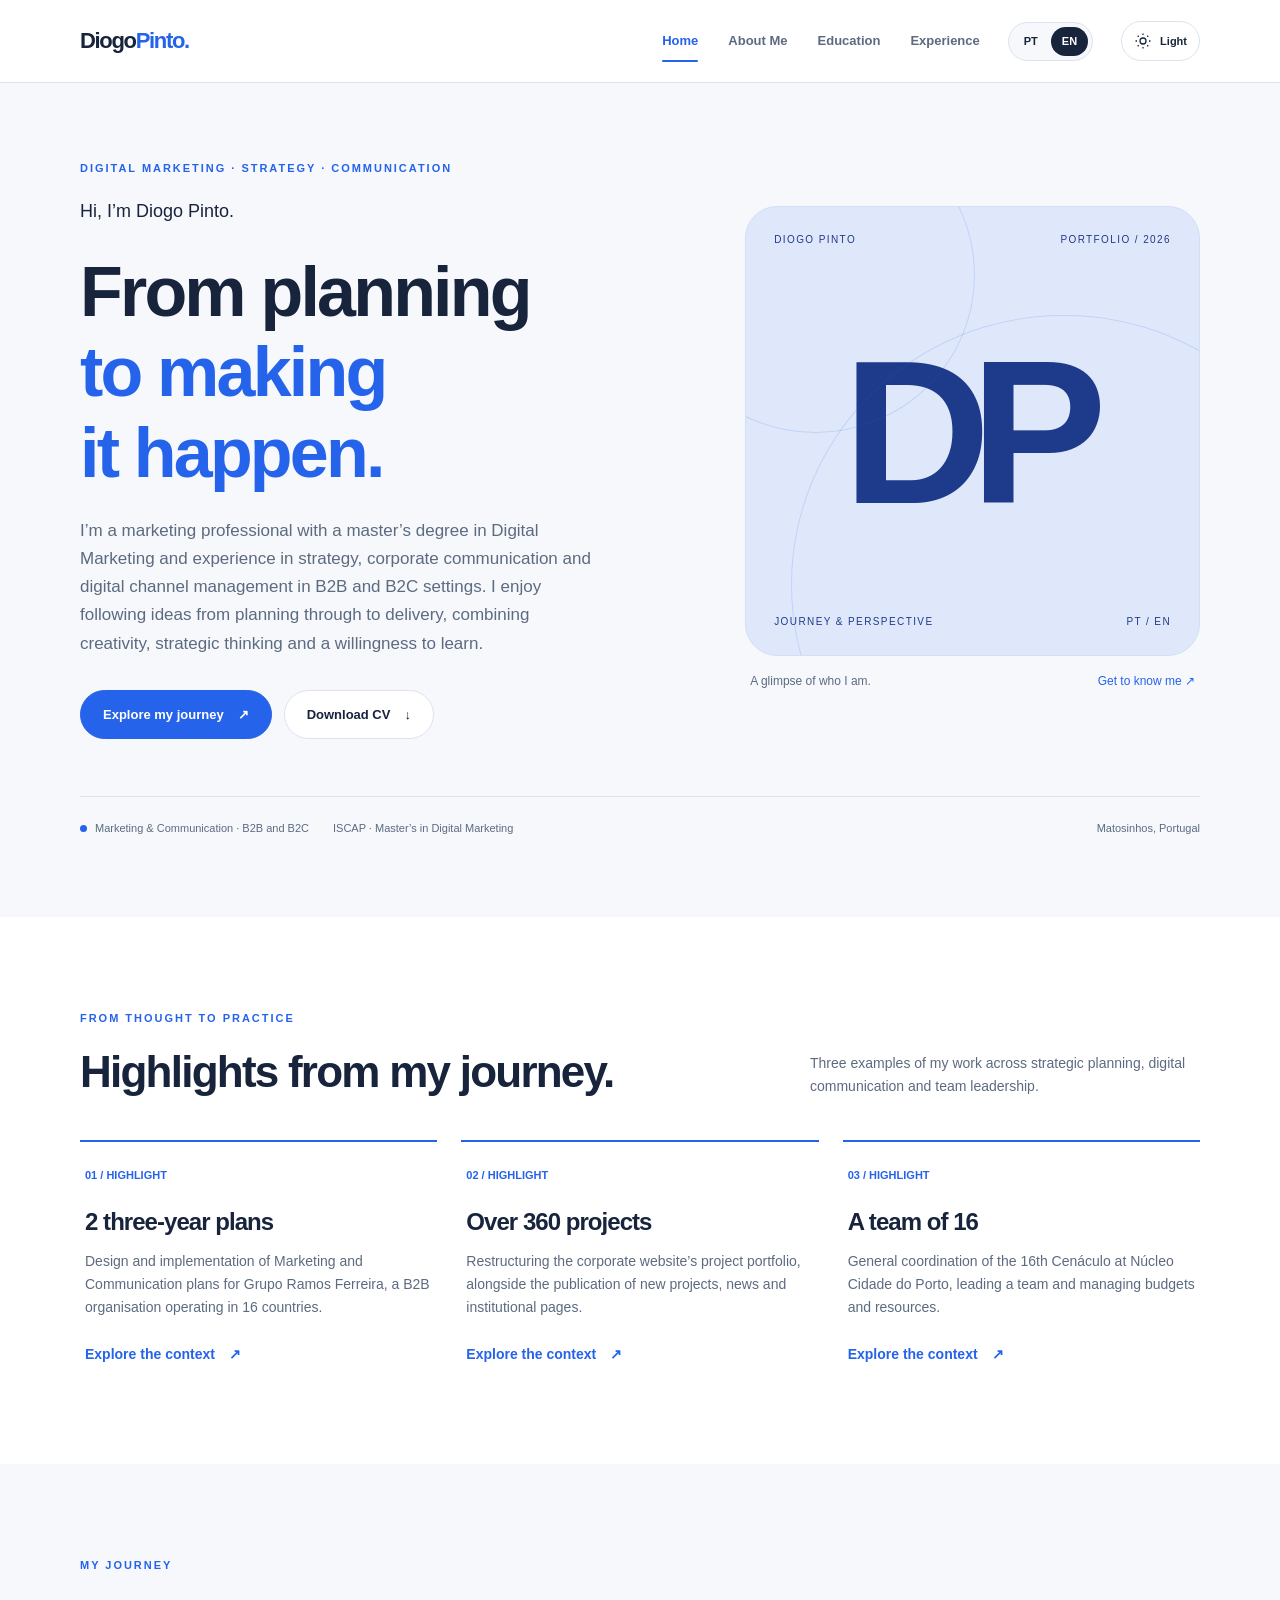
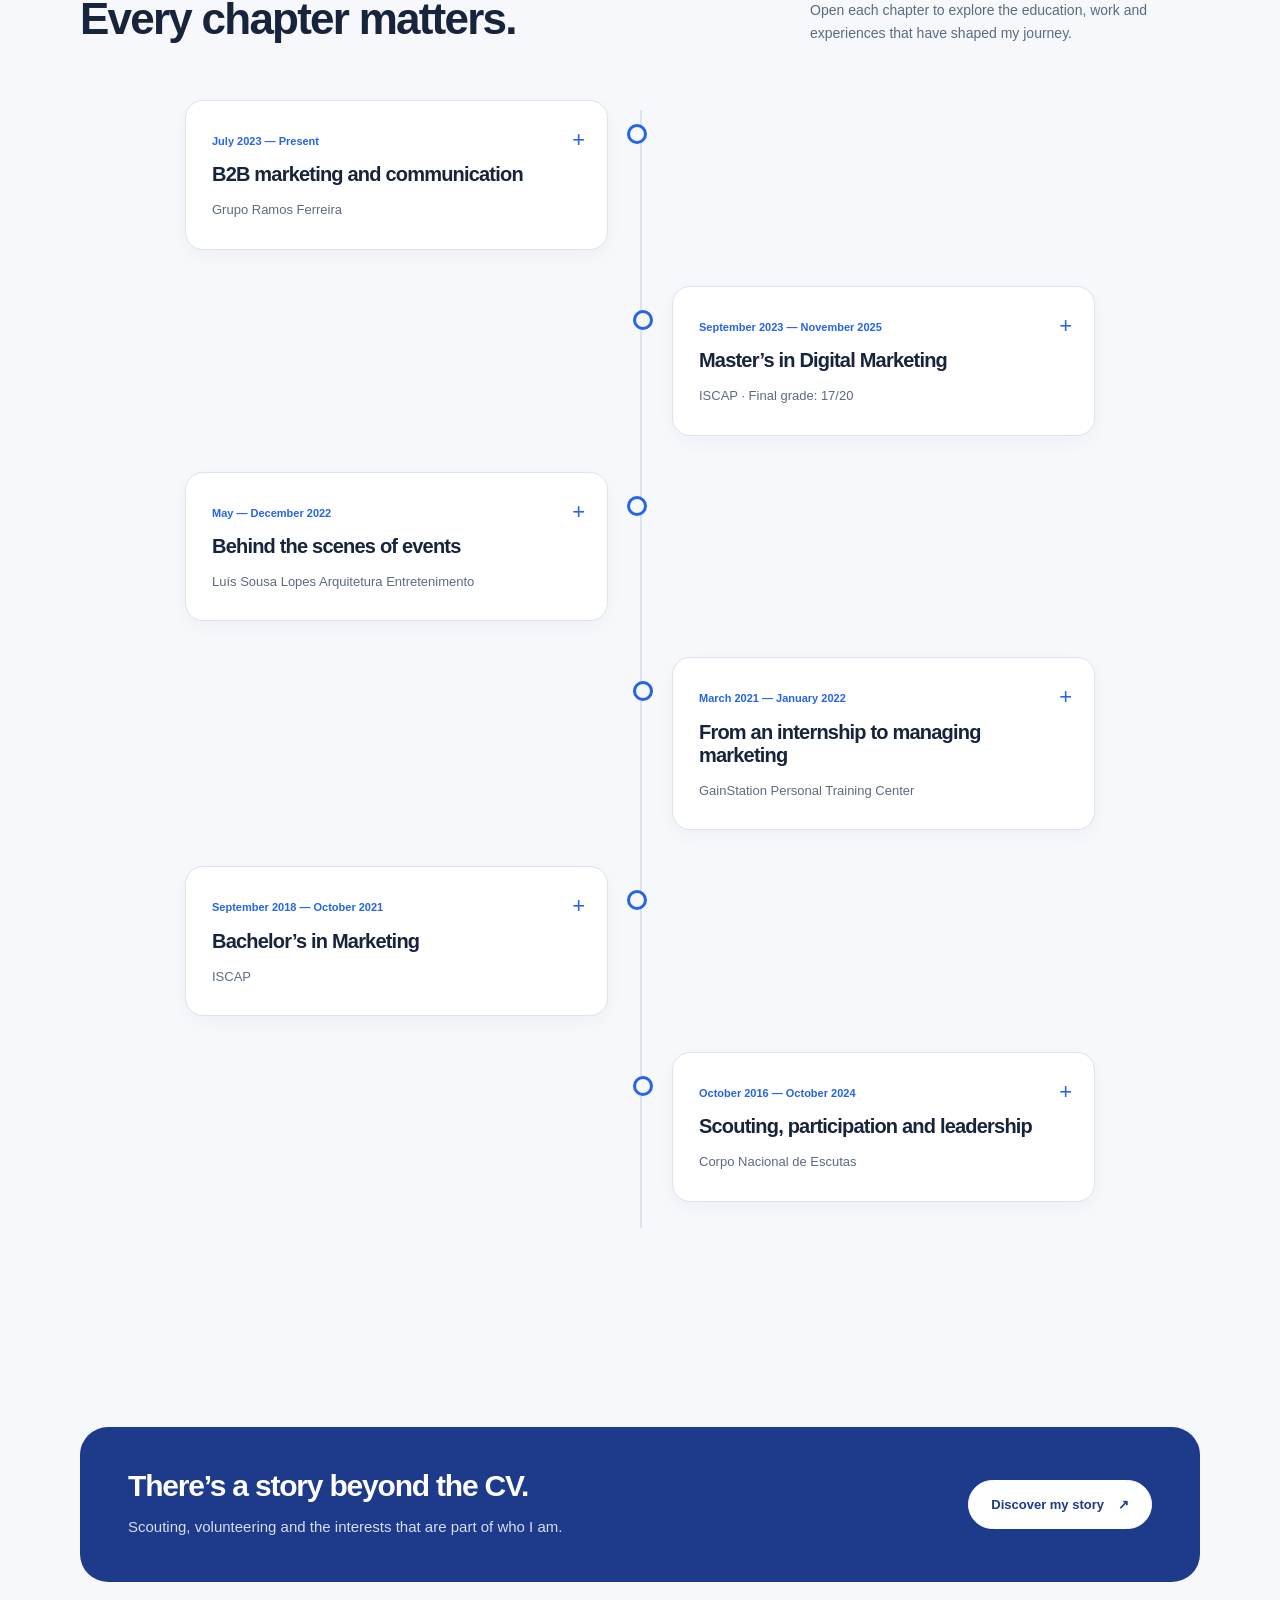
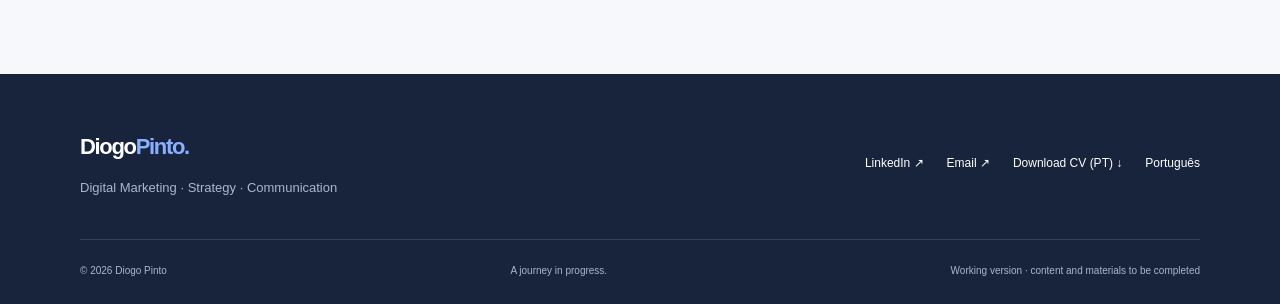
==== commit b8b9fe0e: "Update index.html" ====
--- a/en/index.html
+++ b/en/index.html
@@ -1,7 +1,7 @@
 <!doctype html>
 <!-- Conteúdo editável. Mantém os IDs das secções: são usados pela timeline e pelo seletor de idioma. -->
 <html lang="en"><head><meta charset="utf-8"><meta name="viewport" content="width=device-width, initial-scale=1"><title>Diogo Pinto | Digital Marketing, Strategy & Communication</title><meta name="description" content="Explore Diogo Pinto’s journey in Digital Marketing, Strategy and Communication. Professional experience, education and personal story."><meta name="theme-color" content="#2563eb"><link rel="canonical" href="https://diogopinto44.github.io/en/index.html"><link rel="alternate" hreflang="pt-PT" href="https://diogopinto44.github.io/pt/index.html"><link rel="alternate" hreflang="en" href="https://diogopinto44.github.io/en/index.html"><link rel="alternate" hreflang="x-default" href="https://diogopinto44.github.io/pt/index.html"><meta property="og:title" content="Diogo Pinto | Digital Marketing, Strategy &amp; Communication"><meta property="og:description" content="Explore Diogo Pinto’s journey in Digital Marketing, Strategy and Communication. Professional experience, education and personal story."><meta property="og:type" content="website"><meta property="og:url" content="https://diogopinto44.github.io/en/index.html"><meta property="og:locale" content="en_GB"><link rel="icon" type="image/svg+xml" href="../assets/images/favicon.svg"><script src="../assets/js/theme.js"></script><link rel="stylesheet" href="../assets/css/style.css"><link rel="stylesheet" href="../assets/css/theme.css"><script defer src="../assets/js/config.js"></script><script defer data-main src="../assets/js/main.js"></script></head>
-<body><a class="skip" href="#main">Skip to content</a><header class="site-header"><div class="wrap header-row"><a class="logo" href="index.html" aria-label="Diogo Pinto — Home">Diogo<span>Pinto</span><span class="blue">.</span></a><nav class="nav-links" id="primary-nav" aria-label="Main navigation"><a href="index.html" aria-current="page">Home</a><a href="sobre.html">About Me</a><a href="formacao.html">Education</a><a href="experiencia.html">Experience</a></nav><nav class="languages" aria-label="Choose language"><a href="../pt/index.html" lang="pt" hreflang="pt" data-language aria-label="Português" aria-current="false">PT</a><a href="../en/index.html" lang="en" hreflang="en" data-language aria-label="English" aria-current="true">EN</a></nav><button class="theme-toggle" type="button" data-theme-toggle hidden aria-pressed="false" aria-label="Dark mode" title="Switch to dark mode"><svg class="icon-sun" viewBox="0 0 24 24" aria-hidden="true"><circle cx="12" cy="12" r="4"/><path d="M12 2v2m0 16v2M2 12h2m16 0h2M4.93 4.93l1.42 1.42m11.3 11.3 1.42 1.42M4.93 19.07l1.42-1.42m11.3-11.3 1.42-1.42"/></svg><svg class="icon-moon" viewBox="0 0 24 24" aria-hidden="true"><path d="M20.5 13.1A8.5 8.5 0 0 1 10.9 3.5a8.5 8.5 0 1 0 9.6 9.6Z"/></svg><span data-theme-label>Light</span></button><button class="menu-toggle" type="button" aria-expanded="false" aria-controls="primary-nav" aria-label="Navigation menu"><span class="menu-label">Menu</span> <span aria-hidden="true">☰</span></button></div></header><noscript><style>@media(max-width:860px){.header-row{flex-wrap:wrap;height:auto;padding-block:15px}.nav-links{display:flex;position:static;width:100%;order:4;box-shadow:none;border:0;padding:0;flex-wrap:wrap;gap:16px}.nav-links>a{padding:4px 0}.menu-toggle{display:none}}</style><p class="noscript">Navigation works without JavaScript. Configured galleries, contacts and documents require JavaScript.</p></noscript><main id="main"><section class="hero"><div class="wrap"><div class="hero-grid"><div class="hero-copy"><span class="eyebrow">Digital Marketing · Strategy · Communication</span><p class="intro">Hi, I’m Diogo Pinto.</p><h1>From planning<br><span>to making<br>it happen.</span></h1><p>I’m a marketing professional with a master’s degree in Digital Marketing and experience in strategy, corporate communication and digital channel management in B2B and B2C settings. I enjoy following ideas from planning through to delivery, combining creativity, strategic thinking and a willingness to learn.</p><div class="actions"><a class="button" href="index.html#percurso">Explore my journey <span aria-hidden="true">↗</span></a><button class="button secondary" type="button" data-cv>Download CV (PT) <span aria-hidden="true">↓</span></button></div></div><div class="identity"><div class="identity-art"><div class="identity-top"><span>Diogo Pinto</span><span>Portfolio / 2026</span></div><span class="monogram" aria-hidden="true">DP</span><div class="identity-bottom"><span>Journey & Perspective</span><span>PT / EN</span></div></div><div class="identity-note"><span>A glimpse of who I am.</span><a href="sobre.html" class="blue">Get to know me ↗</a></div></div></div><div class="hero-bottom"><span><span class="dot"></span>Marketing & Communication · B2B and B2C</span><span>ISCAP · Master’s in Digital Marketing</span><span class="right-note">Matosinhos, Portugal</span></div></div></section>
+<body><a class="skip" href="#main">Skip to content</a><header class="site-header"><div class="wrap header-row"><a class="logo" href="index.html" aria-label="Diogo Pinto — Home">Diogo<span>Pinto</span><span class="blue">.</span></a><nav class="nav-links" id="primary-nav" aria-label="Main navigation"><a href="index.html" aria-current="page">Home</a><a href="sobre.html">About Me</a><a href="formacao.html">Education</a><a href="experiencia.html">Experience</a></nav><nav class="languages" aria-label="Choose language"><a href="../pt/index.html" lang="pt" hreflang="pt" data-language aria-label="Português" aria-current="false">PT</a><a href="../en/index.html" lang="en" hreflang="en" data-language aria-label="English" aria-current="true">EN</a></nav><button class="theme-toggle" type="button" data-theme-toggle hidden aria-pressed="false" aria-label="Dark mode" title="Switch to dark mode"><svg class="icon-sun" viewBox="0 0 24 24" aria-hidden="true"><circle cx="12" cy="12" r="4"/><path d="M12 2v2m0 16v2M2 12h2m16 0h2M4.93 4.93l1.42 1.42m11.3 11.3 1.42 1.42M4.93 19.07l1.42-1.42m11.3-11.3 1.42-1.42"/></svg><svg class="icon-moon" viewBox="0 0 24 24" aria-hidden="true"><path d="M20.5 13.1A8.5 8.5 0 0 1 10.9 3.5a8.5 8.5 0 1 0 9.6 9.6Z"/></svg><span data-theme-label>Light</span></button><button class="menu-toggle" type="button" aria-expanded="false" aria-controls="primary-nav" aria-label="Navigation menu"><span class="menu-label">Menu</span> <span aria-hidden="true">☰</span></button></div></header><noscript><style>@media(max-width:860px){.header-row{flex-wrap:wrap;height:auto;padding-block:15px}.nav-links{display:flex;position:static;width:100%;order:4;box-shadow:none;border:0;padding:0;flex-wrap:wrap;gap:16px}.nav-links>a{padding:4px 0}.menu-toggle{display:none}}</style><p class="noscript">Navigation works without JavaScript. Configured galleries, contacts and documents require JavaScript.</p></noscript><main id="main"><section class="hero"><div class="wrap"><div class="hero-grid"><div class="hero-copy"><span class="eyebrow">Digital Marketing · Strategy · Communication</span><p class="intro">Hi, I’m Diogo Pinto.</p><h1>From planning<br><span>to making<br>it happen.</span></h1><p>I’m a marketing professional with a master’s degree in Digital Marketing and experience in strategy, corporate communication and digital channel management in B2B and B2C settings. I enjoy following ideas from planning through to delivery, combining creativity, strategic thinking and a willingness to learn.</p><div class="actions"><a class="button" href="index.html#percurso">Explore my journey <span aria-hidden="true">↗</span></a><button class="button secondary" type="button" data-cv>Download CV <span aria-hidden="true">↓</span></button></div></div><div class="identity"><div class="identity-art"><div class="identity-top"><span>Diogo Pinto</span><span>Portfolio / 2026</span></div><span class="monogram" aria-hidden="true">DP</span><div class="identity-bottom"><span>Journey & Perspective</span><span>PT / EN</span></div></div><div class="identity-note"><span>A glimpse of who I am.</span><a href="sobre.html" class="blue">Get to know me ↗</a></div></div></div><div class="hero-bottom"><span><span class="dot"></span>Marketing & Communication · B2B and B2C</span><span>ISCAP · Master’s in Digital Marketing</span><span class="right-note">Matosinhos, Portugal</span></div></div></section>
     <section class="section white" id="destaques"><div class="wrap"><div class="section-heading"><div><span class="eyebrow">From thought to practice</span><h2>Highlights from my journey.</h2></div><p>Three examples of my work across strategic planning, digital communication and team leadership.</p></div><div class="results"><article class="result"><span class="index">01 / HIGHLIGHT</span><h3>2 three-year plans</h3><p>Design and implementation of Marketing and Communication plans for Grupo Ramos Ferreira, a B2B organisation operating in 16 countries.</p><a class="text-link" href="experiencia.html#estrategia">Explore the context <span aria-hidden="true">↗</span></a></article><article class="result"><span class="index">02 / HIGHLIGHT</span><h3>Over 360 projects</h3><p>Restructuring the corporate website’s project portfolio, alongside the publication of new projects, news and institutional pages.</p><a class="text-link" href="experiencia.html#digital">Explore the context <span aria-hidden="true">↗</span></a></article><article class="result"><span class="index">03 / HIGHLIGHT</span><h3>A team of 16</h3><p>General coordination of the 16th Cenáculo at Núcleo Cidade do Porto, leading a team and managing budgets and resources.</p><a class="text-link" href="sobre.html#cenaculo">Explore the context <span aria-hidden="true">↗</span></a></article></div></div></section>
     <section class="section" id="percurso"><div class="wrap"><div class="section-heading"><div><span class="eyebrow">My journey</span><h2>Every chapter matters.</h2></div><p>Open each chapter to explore the education, work and experiences that have shaped my journey.</p></div><div class="timeline"><div class="timeline-row"><details class="timeline-card"><summary><span class="date">July 2023 — Present</span><h3>B2B marketing and communication</h3><span class="entity">Grupo Ramos Ferreira</span></summary><div class="timeline-detail"><p>I joined as a marketing intern in July 2023 and became a Marketing Specialist in April 2024. My work covers strategy, digital channels, corporate communication and events.</p><a class="text-link" href="experiencia.html#grupo-ramos-ferreira">Explore this chapter <span aria-hidden="true">↗</span></a></div></details></div><div class="timeline-row"><details class="timeline-card"><summary><span class="date">September 2023 — November 2025</span><h3>Master’s in Digital Marketing</h3><span class="entity">ISCAP · Final grade: 17/20</span></summary><div class="timeline-detail"><p>I completed my master’s degree with research into digital marketing strategies and brand awareness in B2B construction and engineering markets.</p><a class="text-link" href="formacao.html#mestrado">Explore this chapter <span aria-hidden="true">↗</span></a></div></details></div><div class="timeline-row"><details class="timeline-card"><summary><span class="date">May — December 2022</span><h3>Behind the scenes of events</h3><span class="entity">Luís Sousa Lopes Arquitetura Entretenimento</span></summary><div class="timeline-detail"><p>As an Event Assistant, I helped with the logistics and delivery of around eight corporate, social and seasonal events.</p><a class="text-link" href="experiencia.html#eventos-luis-sousa-lopes">Explore this chapter <span aria-hidden="true">↗</span></a></div></details></div><div class="timeline-row"><details class="timeline-card"><summary><span class="date">March 2021 — January 2022</span><h3>From an internship to managing marketing</h3><span class="entity">GainStation Personal Training Center</span></summary><div class="timeline-detail"><p>I started with a curricular internship and became a Marketing Specialist in June 2021, later taking responsibility for managing the company’s marketing independently.</p><a class="text-link" href="experiencia.html#gainstation">Explore this chapter <span aria-hidden="true">↗</span></a></div></details></div><div class="timeline-row"><details class="timeline-card"><summary><span class="date">September 2018 — October 2021</span><h3>Bachelor’s in Marketing</h3><span class="entity">ISCAP</span></summary><div class="timeline-detail"><p>The degree that started my professional journey in marketing and led to my first role at GainStation.</p><a class="text-link" href="formacao.html#licenciatura">Explore this chapter <span aria-hidden="true">↗</span></a></div></details></div><div class="timeline-row"><details class="timeline-card"><summary><span class="date">October 2016 — October 2024</span><h3>Scouting, participation and leadership</h3><span class="entity">Corpo Nacional de Escutas</span></summary><div class="timeline-detail"><p>Eight years in the movement, with responsibilities in Cenáculo, event preparation and the National Marketing Team.</p><a class="text-link" href="sobre.html#escutismo">Explore this chapter <span aria-hidden="true">↗</span></a></div></details></div></div></div></section>
-    <section class="section"><div class="wrap"><div class="explore-banner"><div><h2>There’s a story beyond the CV.</h2><p>Scouting, volunteering and the interests that are part of who I am.</p></div><a class="button" href="sobre.html">Discover my story <span aria-hidden="true">↗</span></a></div></div></section></main><footer class="site-footer" id="contacto"><div class="wrap"><div class="footer-main"><div><a class="logo" href="index.html">Diogo<span>Pinto.</span></a><p>Digital Marketing · Strategy · Communication</p></div><div class="footer-links"><button type="button" data-contact="linkedin">LinkedIn ↗</button><button type="button" data-contact="email">Email ↗</button><button type="button" data-cv>Download CV (PT) ↓</button><a href="../pt/index.html" data-language>Português</a></div></div><div class="footer-bottom"><span>© <span data-year>2026</span> Diogo Pinto</span><span>A journey in progress.</span><span>Working version · content and materials to be completed</span></div></div></footer><dialog id="viewer" aria-labelledby="viewer-title"><div class="viewer-header"><h2 id="viewer-title">Gallery</h2><button class="viewer-close" type="button" aria-label="Close">×</button></div><div class="viewer-content"></div></dialog></body></html>+    <section class="section"><div class="wrap"><div class="explore-banner"><div><h2>There’s a story beyond the CV.</h2><p>Scouting, volunteering and the interests that are part of who I am.</p></div><a class="button" href="sobre.html">Discover my story <span aria-hidden="true">↗</span></a></div></div></section></main><footer class="site-footer" id="contacto"><div class="wrap"><div class="footer-main"><div><a class="logo" href="index.html">Diogo<span>Pinto.</span></a><p>Digital Marketing · Strategy · Communication</p></div><div class="footer-links"><button type="button" data-contact="linkedin">LinkedIn ↗</button><button type="button" data-contact="email">Email ↗</button><button type="button" data-cv>Download CV (PT) ↓</button><a href="../pt/index.html" data-language>Português</a></div></div><div class="footer-bottom"><span>© <span data-year>2026</span> Diogo Pinto</span><span>A journey in progress.</span><span>Working version · content and materials to be completed</span></div></div></footer><dialog id="viewer" aria-labelledby="viewer-title"><div class="viewer-header"><h2 id="viewer-title">Gallery</h2><button class="viewer-close" type="button" aria-label="Close">×</button></div><div class="viewer-content"></div></dialog></body></html>
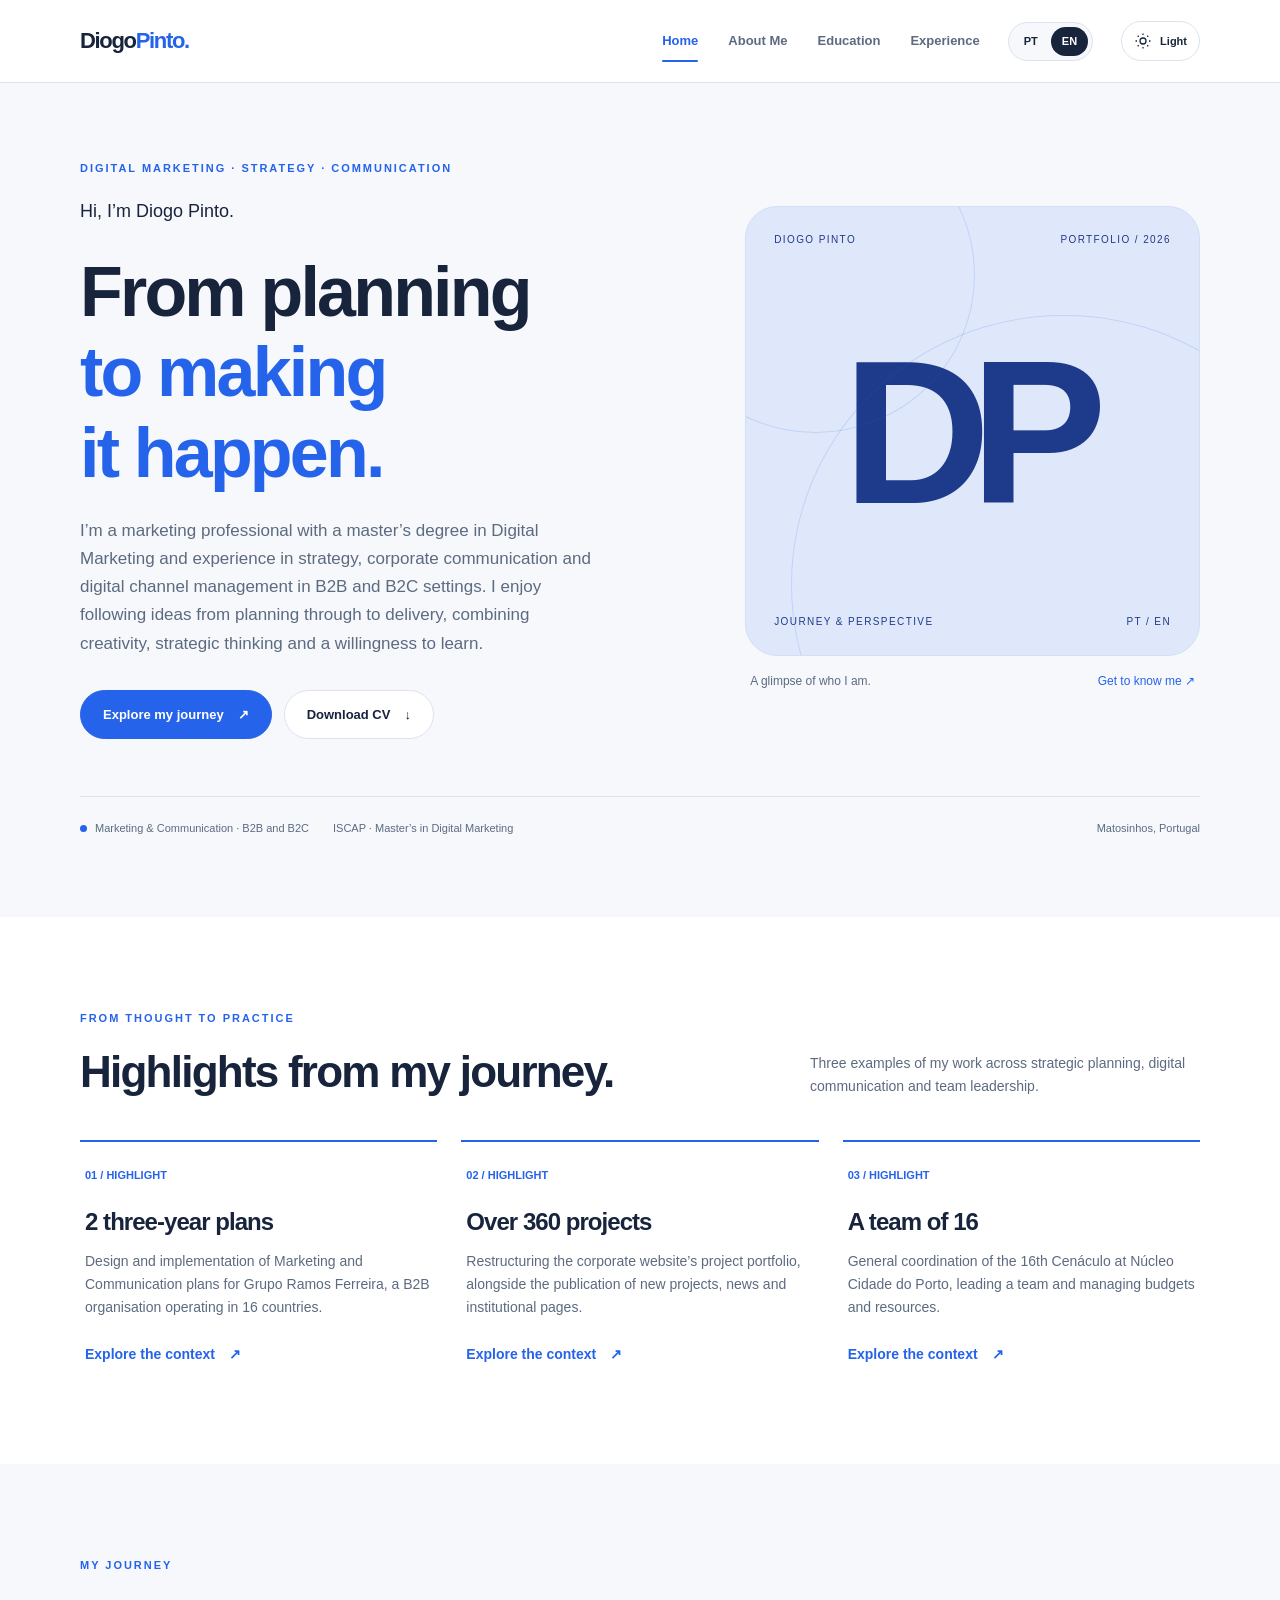
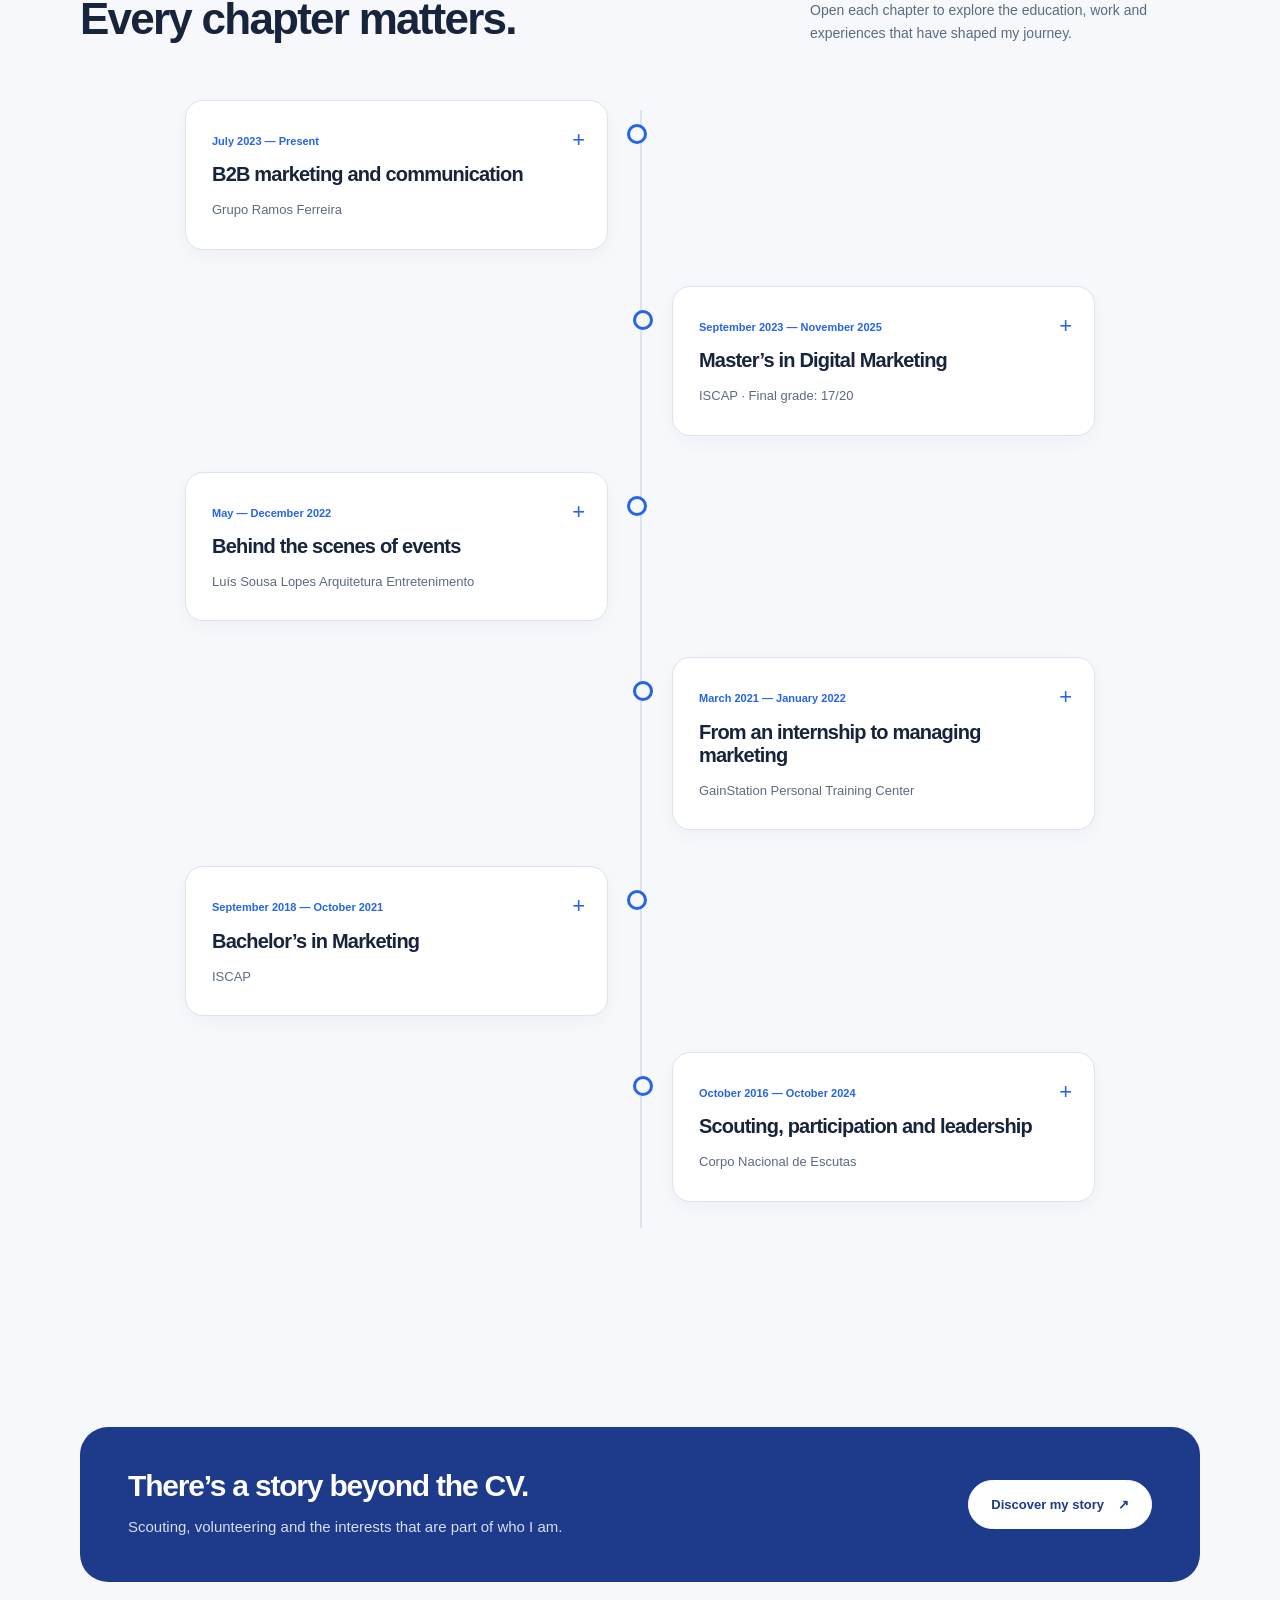
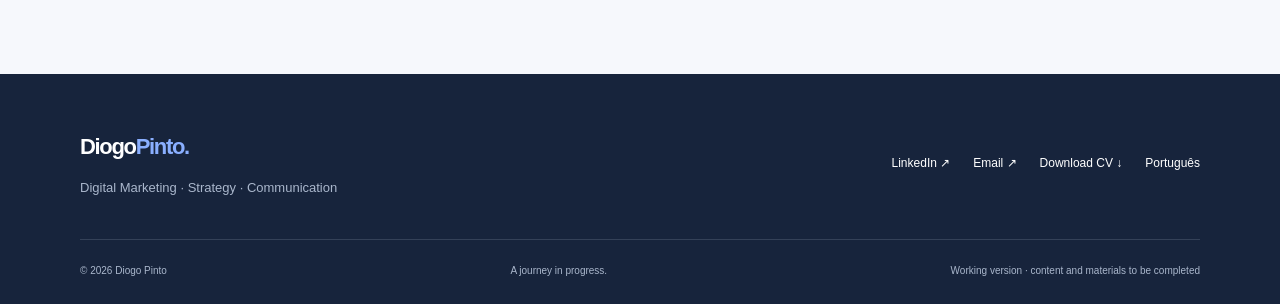
==== commit db67f520: "Update index.html" ====
--- a/en/index.html
+++ b/en/index.html
@@ -4,4 +4,4 @@
 <body><a class="skip" href="#main">Skip to content</a><header class="site-header"><div class="wrap header-row"><a class="logo" href="index.html" aria-label="Diogo Pinto — Home">Diogo<span>Pinto</span><span class="blue">.</span></a><nav class="nav-links" id="primary-nav" aria-label="Main navigation"><a href="index.html" aria-current="page">Home</a><a href="sobre.html">About Me</a><a href="formacao.html">Education</a><a href="experiencia.html">Experience</a></nav><nav class="languages" aria-label="Choose language"><a href="../pt/index.html" lang="pt" hreflang="pt" data-language aria-label="Português" aria-current="false">PT</a><a href="../en/index.html" lang="en" hreflang="en" data-language aria-label="English" aria-current="true">EN</a></nav><button class="theme-toggle" type="button" data-theme-toggle hidden aria-pressed="false" aria-label="Dark mode" title="Switch to dark mode"><svg class="icon-sun" viewBox="0 0 24 24" aria-hidden="true"><circle cx="12" cy="12" r="4"/><path d="M12 2v2m0 16v2M2 12h2m16 0h2M4.93 4.93l1.42 1.42m11.3 11.3 1.42 1.42M4.93 19.07l1.42-1.42m11.3-11.3 1.42-1.42"/></svg><svg class="icon-moon" viewBox="0 0 24 24" aria-hidden="true"><path d="M20.5 13.1A8.5 8.5 0 0 1 10.9 3.5a8.5 8.5 0 1 0 9.6 9.6Z"/></svg><span data-theme-label>Light</span></button><button class="menu-toggle" type="button" aria-expanded="false" aria-controls="primary-nav" aria-label="Navigation menu"><span class="menu-label">Menu</span> <span aria-hidden="true">☰</span></button></div></header><noscript><style>@media(max-width:860px){.header-row{flex-wrap:wrap;height:auto;padding-block:15px}.nav-links{display:flex;position:static;width:100%;order:4;box-shadow:none;border:0;padding:0;flex-wrap:wrap;gap:16px}.nav-links>a{padding:4px 0}.menu-toggle{display:none}}</style><p class="noscript">Navigation works without JavaScript. Configured galleries, contacts and documents require JavaScript.</p></noscript><main id="main"><section class="hero"><div class="wrap"><div class="hero-grid"><div class="hero-copy"><span class="eyebrow">Digital Marketing · Strategy · Communication</span><p class="intro">Hi, I’m Diogo Pinto.</p><h1>From planning<br><span>to making<br>it happen.</span></h1><p>I’m a marketing professional with a master’s degree in Digital Marketing and experience in strategy, corporate communication and digital channel management in B2B and B2C settings. I enjoy following ideas from planning through to delivery, combining creativity, strategic thinking and a willingness to learn.</p><div class="actions"><a class="button" href="index.html#percurso">Explore my journey <span aria-hidden="true">↗</span></a><button class="button secondary" type="button" data-cv>Download CV <span aria-hidden="true">↓</span></button></div></div><div class="identity"><div class="identity-art"><div class="identity-top"><span>Diogo Pinto</span><span>Portfolio / 2026</span></div><span class="monogram" aria-hidden="true">DP</span><div class="identity-bottom"><span>Journey & Perspective</span><span>PT / EN</span></div></div><div class="identity-note"><span>A glimpse of who I am.</span><a href="sobre.html" class="blue">Get to know me ↗</a></div></div></div><div class="hero-bottom"><span><span class="dot"></span>Marketing & Communication · B2B and B2C</span><span>ISCAP · Master’s in Digital Marketing</span><span class="right-note">Matosinhos, Portugal</span></div></div></section>
     <section class="section white" id="destaques"><div class="wrap"><div class="section-heading"><div><span class="eyebrow">From thought to practice</span><h2>Highlights from my journey.</h2></div><p>Three examples of my work across strategic planning, digital communication and team leadership.</p></div><div class="results"><article class="result"><span class="index">01 / HIGHLIGHT</span><h3>2 three-year plans</h3><p>Design and implementation of Marketing and Communication plans for Grupo Ramos Ferreira, a B2B organisation operating in 16 countries.</p><a class="text-link" href="experiencia.html#estrategia">Explore the context <span aria-hidden="true">↗</span></a></article><article class="result"><span class="index">02 / HIGHLIGHT</span><h3>Over 360 projects</h3><p>Restructuring the corporate website’s project portfolio, alongside the publication of new projects, news and institutional pages.</p><a class="text-link" href="experiencia.html#digital">Explore the context <span aria-hidden="true">↗</span></a></article><article class="result"><span class="index">03 / HIGHLIGHT</span><h3>A team of 16</h3><p>General coordination of the 16th Cenáculo at Núcleo Cidade do Porto, leading a team and managing budgets and resources.</p><a class="text-link" href="sobre.html#cenaculo">Explore the context <span aria-hidden="true">↗</span></a></article></div></div></section>
     <section class="section" id="percurso"><div class="wrap"><div class="section-heading"><div><span class="eyebrow">My journey</span><h2>Every chapter matters.</h2></div><p>Open each chapter to explore the education, work and experiences that have shaped my journey.</p></div><div class="timeline"><div class="timeline-row"><details class="timeline-card"><summary><span class="date">July 2023 — Present</span><h3>B2B marketing and communication</h3><span class="entity">Grupo Ramos Ferreira</span></summary><div class="timeline-detail"><p>I joined as a marketing intern in July 2023 and became a Marketing Specialist in April 2024. My work covers strategy, digital channels, corporate communication and events.</p><a class="text-link" href="experiencia.html#grupo-ramos-ferreira">Explore this chapter <span aria-hidden="true">↗</span></a></div></details></div><div class="timeline-row"><details class="timeline-card"><summary><span class="date">September 2023 — November 2025</span><h3>Master’s in Digital Marketing</h3><span class="entity">ISCAP · Final grade: 17/20</span></summary><div class="timeline-detail"><p>I completed my master’s degree with research into digital marketing strategies and brand awareness in B2B construction and engineering markets.</p><a class="text-link" href="formacao.html#mestrado">Explore this chapter <span aria-hidden="true">↗</span></a></div></details></div><div class="timeline-row"><details class="timeline-card"><summary><span class="date">May — December 2022</span><h3>Behind the scenes of events</h3><span class="entity">Luís Sousa Lopes Arquitetura Entretenimento</span></summary><div class="timeline-detail"><p>As an Event Assistant, I helped with the logistics and delivery of around eight corporate, social and seasonal events.</p><a class="text-link" href="experiencia.html#eventos-luis-sousa-lopes">Explore this chapter <span aria-hidden="true">↗</span></a></div></details></div><div class="timeline-row"><details class="timeline-card"><summary><span class="date">March 2021 — January 2022</span><h3>From an internship to managing marketing</h3><span class="entity">GainStation Personal Training Center</span></summary><div class="timeline-detail"><p>I started with a curricular internship and became a Marketing Specialist in June 2021, later taking responsibility for managing the company’s marketing independently.</p><a class="text-link" href="experiencia.html#gainstation">Explore this chapter <span aria-hidden="true">↗</span></a></div></details></div><div class="timeline-row"><details class="timeline-card"><summary><span class="date">September 2018 — October 2021</span><h3>Bachelor’s in Marketing</h3><span class="entity">ISCAP</span></summary><div class="timeline-detail"><p>The degree that started my professional journey in marketing and led to my first role at GainStation.</p><a class="text-link" href="formacao.html#licenciatura">Explore this chapter <span aria-hidden="true">↗</span></a></div></details></div><div class="timeline-row"><details class="timeline-card"><summary><span class="date">October 2016 — October 2024</span><h3>Scouting, participation and leadership</h3><span class="entity">Corpo Nacional de Escutas</span></summary><div class="timeline-detail"><p>Eight years in the movement, with responsibilities in Cenáculo, event preparation and the National Marketing Team.</p><a class="text-link" href="sobre.html#escutismo">Explore this chapter <span aria-hidden="true">↗</span></a></div></details></div></div></div></section>
-    <section class="section"><div class="wrap"><div class="explore-banner"><div><h2>There’s a story beyond the CV.</h2><p>Scouting, volunteering and the interests that are part of who I am.</p></div><a class="button" href="sobre.html">Discover my story <span aria-hidden="true">↗</span></a></div></div></section></main><footer class="site-footer" id="contacto"><div class="wrap"><div class="footer-main"><div><a class="logo" href="index.html">Diogo<span>Pinto.</span></a><p>Digital Marketing · Strategy · Communication</p></div><div class="footer-links"><button type="button" data-contact="linkedin">LinkedIn ↗</button><button type="button" data-contact="email">Email ↗</button><button type="button" data-cv>Download CV (PT) ↓</button><a href="../pt/index.html" data-language>Português</a></div></div><div class="footer-bottom"><span>© <span data-year>2026</span> Diogo Pinto</span><span>A journey in progress.</span><span>Working version · content and materials to be completed</span></div></div></footer><dialog id="viewer" aria-labelledby="viewer-title"><div class="viewer-header"><h2 id="viewer-title">Gallery</h2><button class="viewer-close" type="button" aria-label="Close">×</button></div><div class="viewer-content"></div></dialog></body></html>
+    <section class="section"><div class="wrap"><div class="explore-banner"><div><h2>There’s a story beyond the CV.</h2><p>Scouting, volunteering and the interests that are part of who I am.</p></div><a class="button" href="sobre.html">Discover my story <span aria-hidden="true">↗</span></a></div></div></section></main><footer class="site-footer" id="contacto"><div class="wrap"><div class="footer-main"><div><a class="logo" href="index.html">Diogo<span>Pinto.</span></a><p>Digital Marketing · Strategy · Communication</p></div><div class="footer-links"><button type="button" data-contact="linkedin">LinkedIn ↗</button><button type="button" data-contact="email">Email ↗</button><button type="button" data-cv>Download CV ↓</button><a href="../pt/index.html" data-language>Português</a></div></div><div class="footer-bottom"><span>© <span data-year>2026</span> Diogo Pinto</span><span>A journey in progress.</span><span>Working version · content and materials to be completed</span></div></div></footer><dialog id="viewer" aria-labelledby="viewer-title"><div class="viewer-header"><h2 id="viewer-title">Gallery</h2><button class="viewer-close" type="button" aria-label="Close">×</button></div><div class="viewer-content"></div></dialog></body></html>
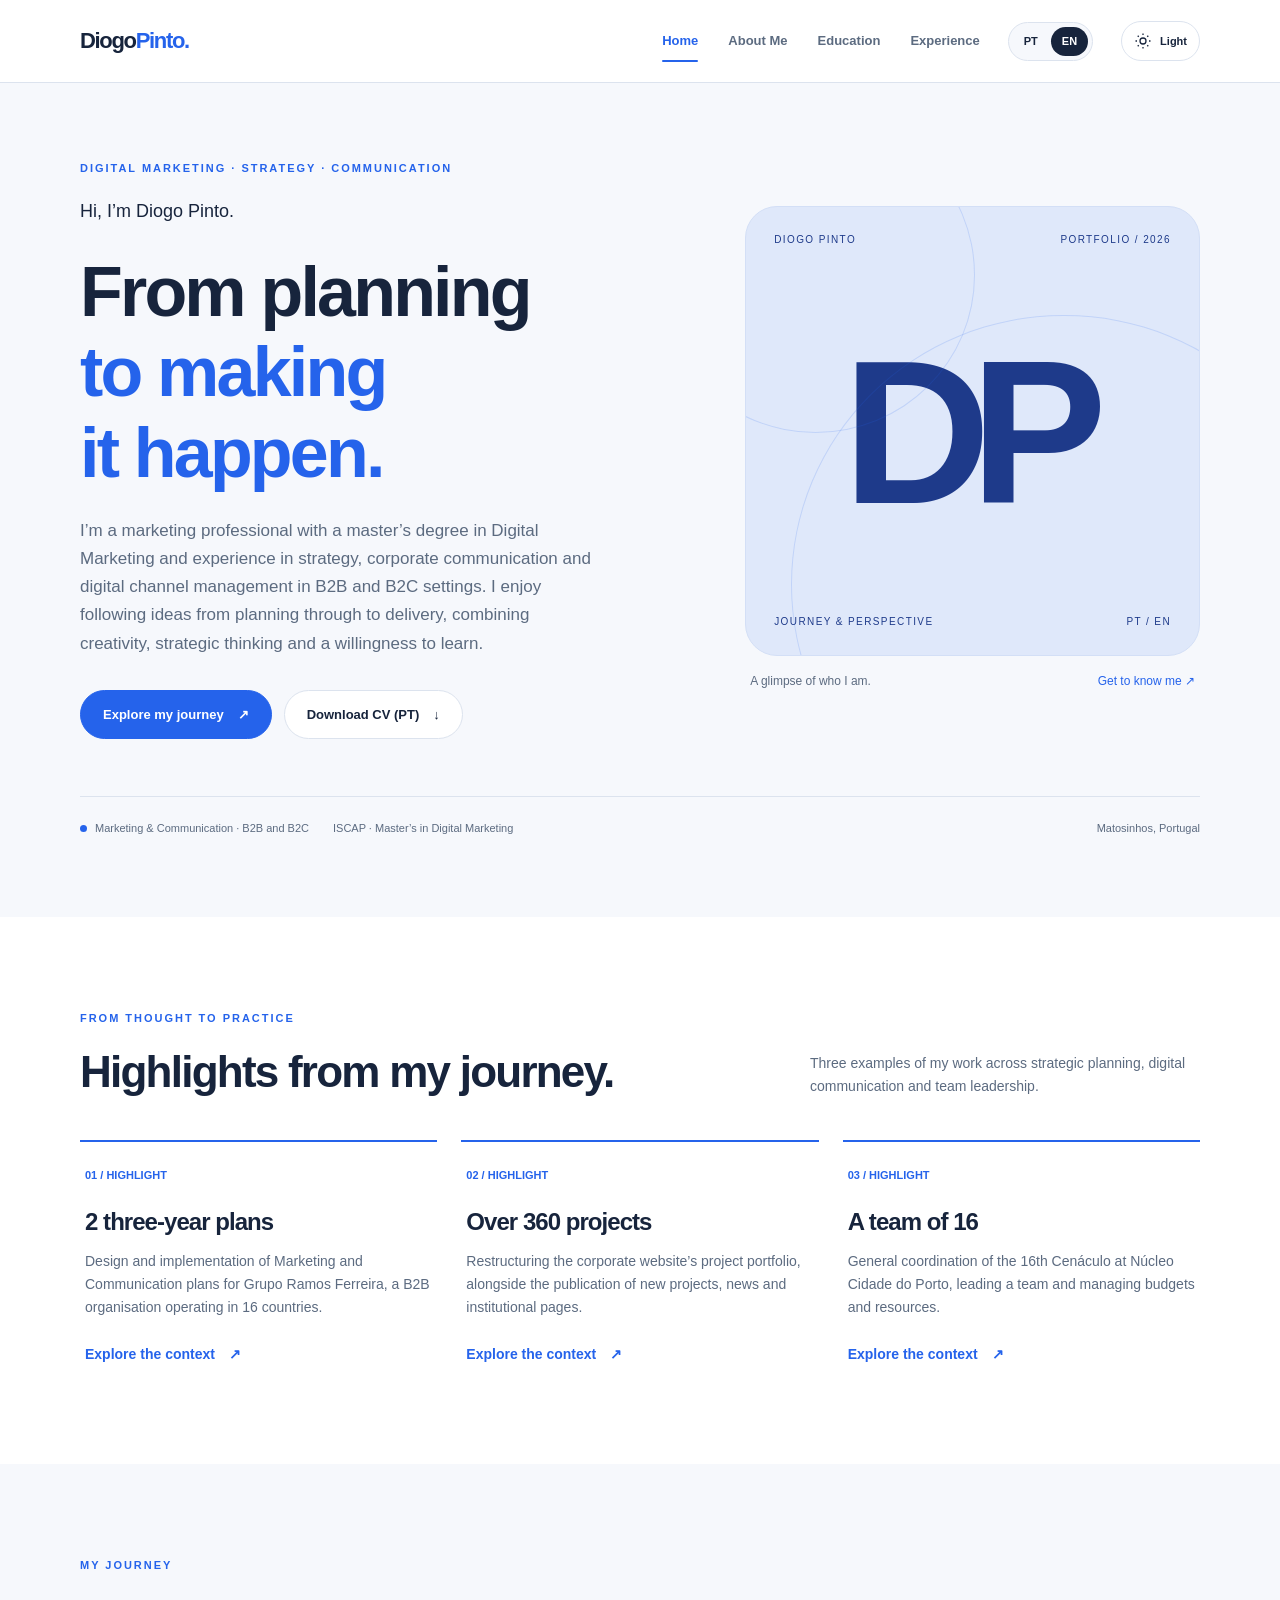
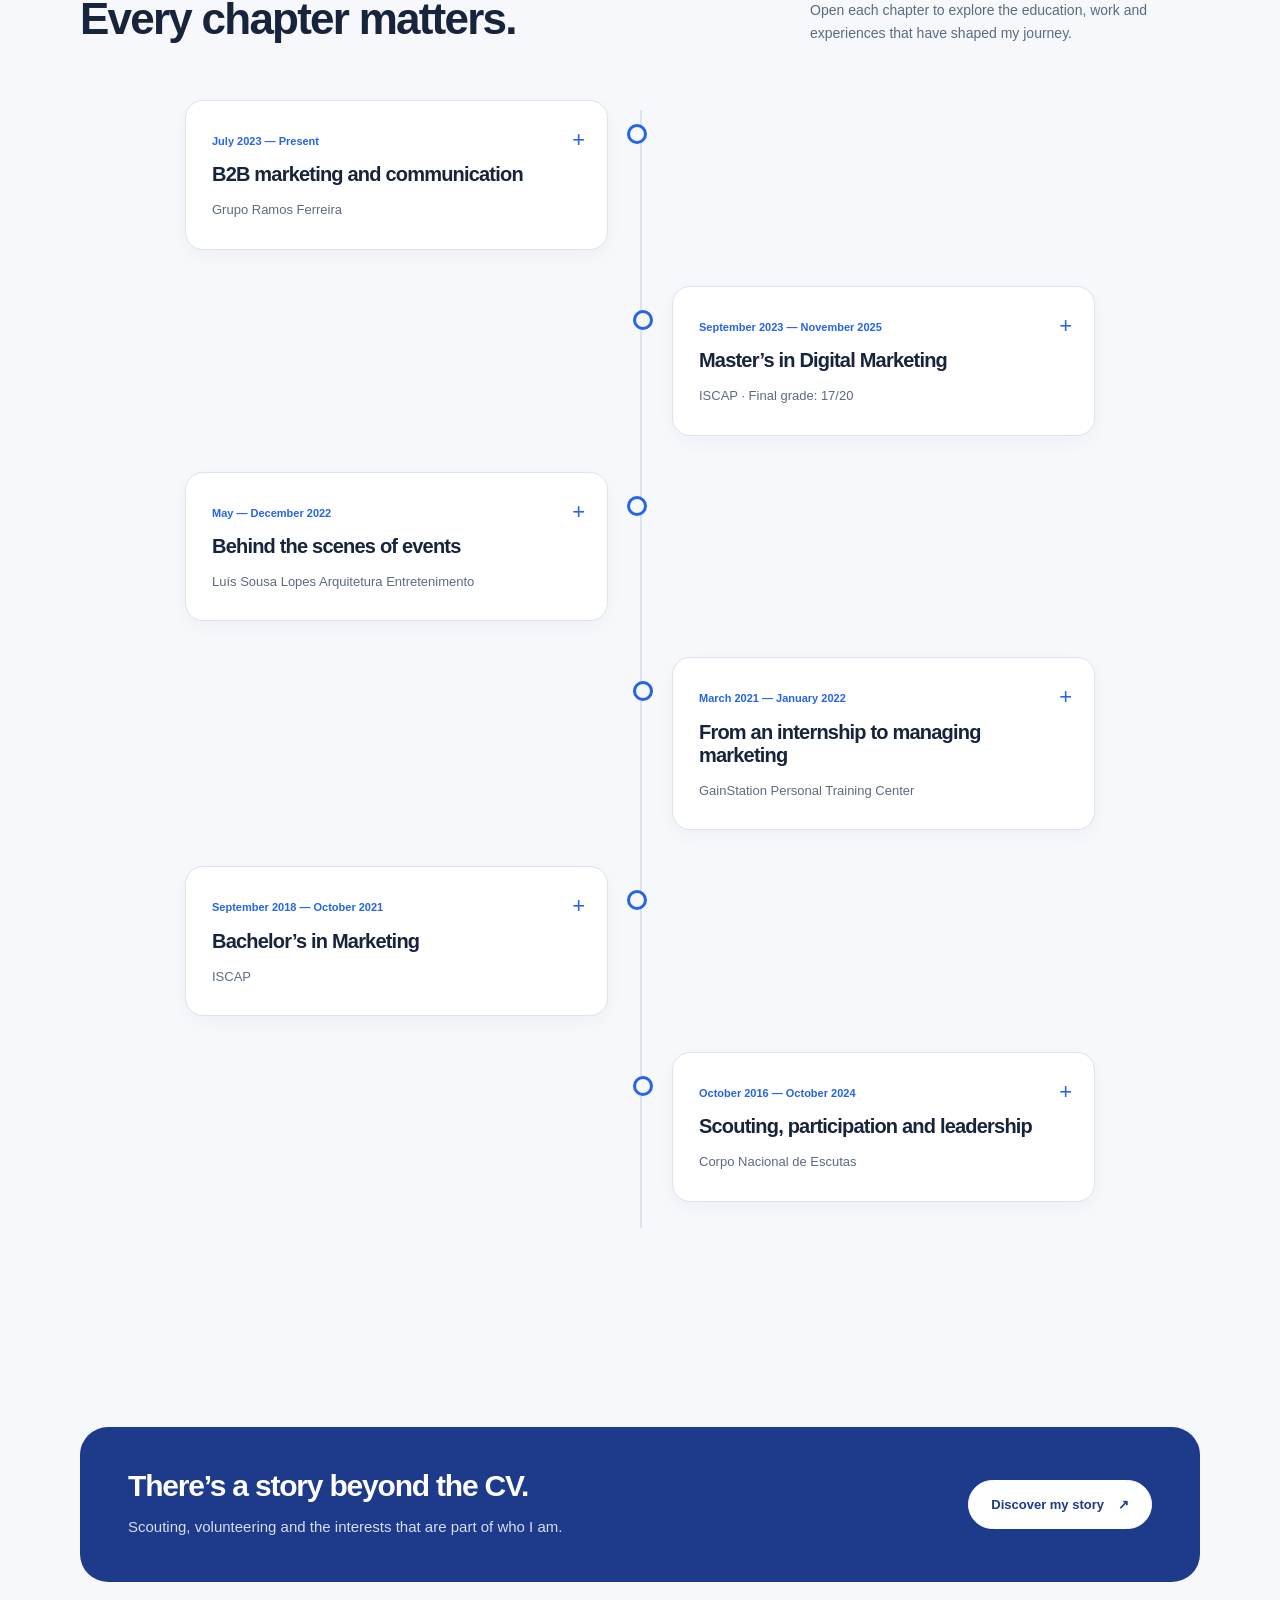
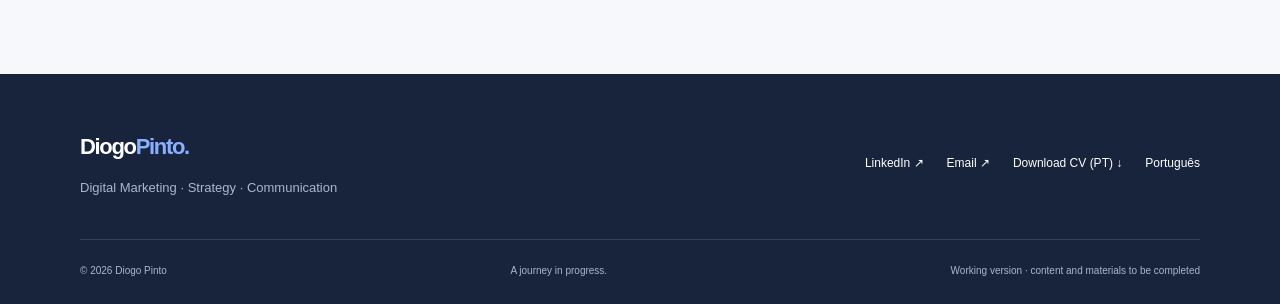
==== commit 9f4aa8e4: "Atualização portefólio" ====
--- a/en/index.html
+++ b/en/index.html
@@ -1,7 +1,7 @@
 <!doctype html>
 <!-- Conteúdo editável. Mantém os IDs das secções: são usados pela timeline e pelo seletor de idioma. -->
 <html lang="en"><head><meta charset="utf-8"><meta name="viewport" content="width=device-width, initial-scale=1"><title>Diogo Pinto | Digital Marketing, Strategy & Communication</title><meta name="description" content="Explore Diogo Pinto’s journey in Digital Marketing, Strategy and Communication. Professional experience, education and personal story."><meta name="theme-color" content="#2563eb"><link rel="canonical" href="https://diogopinto44.github.io/en/index.html"><link rel="alternate" hreflang="pt-PT" href="https://diogopinto44.github.io/pt/index.html"><link rel="alternate" hreflang="en" href="https://diogopinto44.github.io/en/index.html"><link rel="alternate" hreflang="x-default" href="https://diogopinto44.github.io/pt/index.html"><meta property="og:title" content="Diogo Pinto | Digital Marketing, Strategy &amp; Communication"><meta property="og:description" content="Explore Diogo Pinto’s journey in Digital Marketing, Strategy and Communication. Professional experience, education and personal story."><meta property="og:type" content="website"><meta property="og:url" content="https://diogopinto44.github.io/en/index.html"><meta property="og:locale" content="en_GB"><link rel="icon" type="image/svg+xml" href="../assets/images/favicon.svg"><script src="../assets/js/theme.js"></script><link rel="stylesheet" href="../assets/css/style.css"><link rel="stylesheet" href="../assets/css/theme.css"><script defer src="../assets/js/config.js"></script><script defer data-main src="../assets/js/main.js"></script></head>
-<body><a class="skip" href="#main">Skip to content</a><header class="site-header"><div class="wrap header-row"><a class="logo" href="index.html" aria-label="Diogo Pinto — Home">Diogo<span>Pinto</span><span class="blue">.</span></a><nav class="nav-links" id="primary-nav" aria-label="Main navigation"><a href="index.html" aria-current="page">Home</a><a href="sobre.html">About Me</a><a href="formacao.html">Education</a><a href="experiencia.html">Experience</a></nav><nav class="languages" aria-label="Choose language"><a href="../pt/index.html" lang="pt" hreflang="pt" data-language aria-label="Português" aria-current="false">PT</a><a href="../en/index.html" lang="en" hreflang="en" data-language aria-label="English" aria-current="true">EN</a></nav><button class="theme-toggle" type="button" data-theme-toggle hidden aria-pressed="false" aria-label="Dark mode" title="Switch to dark mode"><svg class="icon-sun" viewBox="0 0 24 24" aria-hidden="true"><circle cx="12" cy="12" r="4"/><path d="M12 2v2m0 16v2M2 12h2m16 0h2M4.93 4.93l1.42 1.42m11.3 11.3 1.42 1.42M4.93 19.07l1.42-1.42m11.3-11.3 1.42-1.42"/></svg><svg class="icon-moon" viewBox="0 0 24 24" aria-hidden="true"><path d="M20.5 13.1A8.5 8.5 0 0 1 10.9 3.5a8.5 8.5 0 1 0 9.6 9.6Z"/></svg><span data-theme-label>Light</span></button><button class="menu-toggle" type="button" aria-expanded="false" aria-controls="primary-nav" aria-label="Navigation menu"><span class="menu-label">Menu</span> <span aria-hidden="true">☰</span></button></div></header><noscript><style>@media(max-width:860px){.header-row{flex-wrap:wrap;height:auto;padding-block:15px}.nav-links{display:flex;position:static;width:100%;order:4;box-shadow:none;border:0;padding:0;flex-wrap:wrap;gap:16px}.nav-links>a{padding:4px 0}.menu-toggle{display:none}}</style><p class="noscript">Navigation works without JavaScript. Configured galleries, contacts and documents require JavaScript.</p></noscript><main id="main"><section class="hero"><div class="wrap"><div class="hero-grid"><div class="hero-copy"><span class="eyebrow">Digital Marketing · Strategy · Communication</span><p class="intro">Hi, I’m Diogo Pinto.</p><h1>From planning<br><span>to making<br>it happen.</span></h1><p>I’m a marketing professional with a master’s degree in Digital Marketing and experience in strategy, corporate communication and digital channel management in B2B and B2C settings. I enjoy following ideas from planning through to delivery, combining creativity, strategic thinking and a willingness to learn.</p><div class="actions"><a class="button" href="index.html#percurso">Explore my journey <span aria-hidden="true">↗</span></a><button class="button secondary" type="button" data-cv>Download CV <span aria-hidden="true">↓</span></button></div></div><div class="identity"><div class="identity-art"><div class="identity-top"><span>Diogo Pinto</span><span>Portfolio / 2026</span></div><span class="monogram" aria-hidden="true">DP</span><div class="identity-bottom"><span>Journey & Perspective</span><span>PT / EN</span></div></div><div class="identity-note"><span>A glimpse of who I am.</span><a href="sobre.html" class="blue">Get to know me ↗</a></div></div></div><div class="hero-bottom"><span><span class="dot"></span>Marketing & Communication · B2B and B2C</span><span>ISCAP · Master’s in Digital Marketing</span><span class="right-note">Matosinhos, Portugal</span></div></div></section>
+<body><a class="skip" href="#main">Skip to content</a><header class="site-header"><div class="wrap header-row"><a class="logo" href="index.html" aria-label="Diogo Pinto — Home">Diogo<span>Pinto</span><span class="blue">.</span></a><nav class="nav-links" id="primary-nav" aria-label="Main navigation"><a href="index.html" aria-current="page">Home</a><a href="sobre.html">About Me</a><a href="formacao.html">Education</a><a href="experiencia.html">Experience</a></nav><nav class="languages" aria-label="Choose language"><a href="../pt/index.html" lang="pt" hreflang="pt" data-language aria-label="Português" aria-current="false">PT</a><a href="../en/index.html" lang="en" hreflang="en" data-language aria-label="English" aria-current="true">EN</a></nav><button class="theme-toggle" type="button" data-theme-toggle hidden aria-pressed="false" aria-label="Dark mode" title="Switch to dark mode"><svg class="icon-sun" viewBox="0 0 24 24" aria-hidden="true"><circle cx="12" cy="12" r="4"/><path d="M12 2v2m0 16v2M2 12h2m16 0h2M4.93 4.93l1.42 1.42m11.3 11.3 1.42 1.42M4.93 19.07l1.42-1.42m11.3-11.3 1.42-1.42"/></svg><svg class="icon-moon" viewBox="0 0 24 24" aria-hidden="true"><path d="M20.5 13.1A8.5 8.5 0 0 1 10.9 3.5a8.5 8.5 0 1 0 9.6 9.6Z"/></svg><span data-theme-label>Light</span></button><button class="menu-toggle" type="button" aria-expanded="false" aria-controls="primary-nav" aria-label="Navigation menu"><span class="menu-label">Menu</span> <span aria-hidden="true">☰</span></button></div></header><noscript><style>@media(max-width:860px){.header-row{flex-wrap:wrap;height:auto;padding-block:15px}.nav-links{display:flex;position:static;width:100%;order:4;box-shadow:none;border:0;padding:0;flex-wrap:wrap;gap:16px}.nav-links>a{padding:4px 0}.menu-toggle{display:none}}</style><p class="noscript">Navigation works without JavaScript. Configured galleries, contacts and documents require JavaScript.</p></noscript><main id="main"><section class="hero"><div class="wrap"><div class="hero-grid"><div class="hero-copy"><span class="eyebrow">Digital Marketing · Strategy · Communication</span><p class="intro">Hi, I’m Diogo Pinto.</p><h1>From planning<br><span>to making<br>it happen.</span></h1><p>I’m a marketing professional with a master’s degree in Digital Marketing and experience in strategy, corporate communication and digital channel management in B2B and B2C settings. I enjoy following ideas from planning through to delivery, combining creativity, strategic thinking and a willingness to learn.</p><div class="actions"><a class="button" href="index.html#percurso">Explore my journey <span aria-hidden="true">↗</span></a><button class="button secondary" type="button" data-cv>Download CV (PT) <span aria-hidden="true">↓</span></button></div></div><div class="identity"><div class="identity-art"><div class="identity-top"><span>Diogo Pinto</span><span>Portfolio / 2026</span></div><span class="monogram" aria-hidden="true">DP</span><div class="identity-bottom"><span>Journey & Perspective</span><span>PT / EN</span></div></div><div class="identity-note"><span>A glimpse of who I am.</span><a href="sobre.html" class="blue">Get to know me ↗</a></div></div></div><div class="hero-bottom"><span><span class="dot"></span>Marketing & Communication · B2B and B2C</span><span>ISCAP · Master’s in Digital Marketing</span><span class="right-note">Matosinhos, Portugal</span></div></div></section>
     <section class="section white" id="destaques"><div class="wrap"><div class="section-heading"><div><span class="eyebrow">From thought to practice</span><h2>Highlights from my journey.</h2></div><p>Three examples of my work across strategic planning, digital communication and team leadership.</p></div><div class="results"><article class="result"><span class="index">01 / HIGHLIGHT</span><h3>2 three-year plans</h3><p>Design and implementation of Marketing and Communication plans for Grupo Ramos Ferreira, a B2B organisation operating in 16 countries.</p><a class="text-link" href="experiencia.html#estrategia">Explore the context <span aria-hidden="true">↗</span></a></article><article class="result"><span class="index">02 / HIGHLIGHT</span><h3>Over 360 projects</h3><p>Restructuring the corporate website’s project portfolio, alongside the publication of new projects, news and institutional pages.</p><a class="text-link" href="experiencia.html#digital">Explore the context <span aria-hidden="true">↗</span></a></article><article class="result"><span class="index">03 / HIGHLIGHT</span><h3>A team of 16</h3><p>General coordination of the 16th Cenáculo at Núcleo Cidade do Porto, leading a team and managing budgets and resources.</p><a class="text-link" href="sobre.html#cenaculo">Explore the context <span aria-hidden="true">↗</span></a></article></div></div></section>
     <section class="section" id="percurso"><div class="wrap"><div class="section-heading"><div><span class="eyebrow">My journey</span><h2>Every chapter matters.</h2></div><p>Open each chapter to explore the education, work and experiences that have shaped my journey.</p></div><div class="timeline"><div class="timeline-row"><details class="timeline-card"><summary><span class="date">July 2023 — Present</span><h3>B2B marketing and communication</h3><span class="entity">Grupo Ramos Ferreira</span></summary><div class="timeline-detail"><p>I joined as a marketing intern in July 2023 and became a Marketing Specialist in April 2024. My work covers strategy, digital channels, corporate communication and events.</p><a class="text-link" href="experiencia.html#grupo-ramos-ferreira">Explore this chapter <span aria-hidden="true">↗</span></a></div></details></div><div class="timeline-row"><details class="timeline-card"><summary><span class="date">September 2023 — November 2025</span><h3>Master’s in Digital Marketing</h3><span class="entity">ISCAP · Final grade: 17/20</span></summary><div class="timeline-detail"><p>I completed my master’s degree with research into digital marketing strategies and brand awareness in B2B construction and engineering markets.</p><a class="text-link" href="formacao.html#mestrado">Explore this chapter <span aria-hidden="true">↗</span></a></div></details></div><div class="timeline-row"><details class="timeline-card"><summary><span class="date">May — December 2022</span><h3>Behind the scenes of events</h3><span class="entity">Luís Sousa Lopes Arquitetura Entretenimento</span></summary><div class="timeline-detail"><p>As an Event Assistant, I helped with the logistics and delivery of around eight corporate, social and seasonal events.</p><a class="text-link" href="experiencia.html#eventos-luis-sousa-lopes">Explore this chapter <span aria-hidden="true">↗</span></a></div></details></div><div class="timeline-row"><details class="timeline-card"><summary><span class="date">March 2021 — January 2022</span><h3>From an internship to managing marketing</h3><span class="entity">GainStation Personal Training Center</span></summary><div class="timeline-detail"><p>I started with a curricular internship and became a Marketing Specialist in June 2021, later taking responsibility for managing the company’s marketing independently.</p><a class="text-link" href="experiencia.html#gainstation">Explore this chapter <span aria-hidden="true">↗</span></a></div></details></div><div class="timeline-row"><details class="timeline-card"><summary><span class="date">September 2018 — October 2021</span><h3>Bachelor’s in Marketing</h3><span class="entity">ISCAP</span></summary><div class="timeline-detail"><p>The degree that started my professional journey in marketing and led to my first role at GainStation.</p><a class="text-link" href="formacao.html#licenciatura">Explore this chapter <span aria-hidden="true">↗</span></a></div></details></div><div class="timeline-row"><details class="timeline-card"><summary><span class="date">October 2016 — October 2024</span><h3>Scouting, participation and leadership</h3><span class="entity">Corpo Nacional de Escutas</span></summary><div class="timeline-detail"><p>Eight years in the movement, with responsibilities in Cenáculo, event preparation and the National Marketing Team.</p><a class="text-link" href="sobre.html#escutismo">Explore this chapter <span aria-hidden="true">↗</span></a></div></details></div></div></div></section>
-    <section class="section"><div class="wrap"><div class="explore-banner"><div><h2>There’s a story beyond the CV.</h2><p>Scouting, volunteering and the interests that are part of who I am.</p></div><a class="button" href="sobre.html">Discover my story <span aria-hidden="true">↗</span></a></div></div></section></main><footer class="site-footer" id="contacto"><div class="wrap"><div class="footer-main"><div><a class="logo" href="index.html">Diogo<span>Pinto.</span></a><p>Digital Marketing · Strategy · Communication</p></div><div class="footer-links"><button type="button" data-contact="linkedin">LinkedIn ↗</button><button type="button" data-contact="email">Email ↗</button><button type="button" data-cv>Download CV ↓</button><a href="../pt/index.html" data-language>Português</a></div></div><div class="footer-bottom"><span>© <span data-year>2026</span> Diogo Pinto</span><span>A journey in progress.</span><span>Working version · content and materials to be completed</span></div></div></footer><dialog id="viewer" aria-labelledby="viewer-title"><div class="viewer-header"><h2 id="viewer-title">Gallery</h2><button class="viewer-close" type="button" aria-label="Close">×</button></div><div class="viewer-content"></div></dialog></body></html>
+    <section class="section"><div class="wrap"><div class="explore-banner"><div><h2>There’s a story beyond the CV.</h2><p>Scouting, volunteering and the interests that are part of who I am.</p></div><a class="button" href="sobre.html">Discover my story <span aria-hidden="true">↗</span></a></div></div></section></main><footer class="site-footer" id="contacto"><div class="wrap"><div class="footer-main"><div><a class="logo" href="index.html">Diogo<span>Pinto.</span></a><p>Digital Marketing · Strategy · Communication</p></div><div class="footer-links"><button type="button" data-contact="linkedin">LinkedIn ↗</button><button type="button" data-contact="email">Email ↗</button><button type="button" data-cv>Download CV (PT) ↓</button><a href="../pt/index.html" data-language>Português</a></div></div><div class="footer-bottom"><span>© <span data-year>2026</span> Diogo Pinto</span><span>A journey in progress.</span><span>Working version · content and materials to be completed</span></div></div></footer><dialog id="viewer" aria-labelledby="viewer-title"><div class="viewer-header"><h2 id="viewer-title">Gallery</h2><button class="viewer-close" type="button" aria-label="Close">×</button></div><div class="viewer-content"></div></dialog></body></html>
--- a/assets/css/style.css
+++ b/assets/css/style.css
@@ -6,3 +6,89 @@
 @media(max-width:760px){.wrap{width:calc(100% - 36px)}.header-row{height:70px;gap:12px}.logo{font-size:20px}.languages{margin-left:auto}.menu-toggle{display:block}.nav-links{display:none;position:absolute;left:0;right:0;top:70px;background:white;border-bottom:1px solid var(--line);padding:18px 25px;box-shadow:0 15px 25px #17243c0a}.nav-links.open{display:flex;flex-direction:column;gap:0;align-items:stretch}.nav-links>a{padding:13px 0}.nav-links>a[aria-current=page]:after{display:none}.hero{padding:42px 0 46px}.hero-grid{grid-template-columns:1fr;gap:36px}.hero h1{font-size:clamp(40px,10vw,62px)}.hero .intro{font-size:16px;margin-bottom:20px}.hero-copy>p:last-of-type{font-size:16px}.identity{max-width:500px;width:100%;margin-inline:auto}.identity-art{aspect-ratio:1.35}.monogram{font-size:170px}.hero-bottom{margin-top:32px;flex-wrap:wrap;gap:12px}.hero-bottom .right-note{margin-left:0;width:100%;margin-top:4px}.section{padding-block:60px}.section-heading{align-items:start;flex-direction:column;gap:18px;margin-bottom:30px}.results{grid-template-columns:1fr;gap:25px}.result{padding-top:18px}.result .index{margin-bottom:14px}.result p{margin-bottom:15px}.timeline{margin-top:30px}.timeline:before{left:7px}.timeline-row,.timeline-row:nth-child(even){width:100%;padding:0 0 23px 32px;margin-left:0}.timeline-row:after,.timeline-row:nth-child(even):after{left:1px;right:auto;top:25px}.timeline-card summary{padding:23px}.timeline-detail{padding:0 23px 23px}.explore-banner{grid-template-columns:1fr;padding:30px}.explore-banner .button{justify-self:start}.page-hero{padding:34px 0 40px}.page-hero h1{font-size:43px}.breadcrumb{margin-bottom:25px}.subhead{font-size:16px}.page-index{gap:14px 22px;margin-top:27px;padding-top:19px}.editorial-intro{grid-template-columns:1fr;gap:25px}.editorial-intro p{font-size:16px}.chapter{grid-template-columns:1fr;gap:28px;margin-bottom:70px}.chapter.reverse .chapter-media{order:0}.chapter-media{order:0}.chapter-photo{aspect-ratio:1.35}.chapter h2{font-size:32px}.gallery{gap:8px}.gallery-item .gallery-art{height:90px}.gallery-item>span:last-child{padding:9px;font-size:9px}.degree{grid-template-columns:1fr;gap:24px;margin-bottom:45px}.degree+.degree{padding-top:45px}.degree-aside p{margin-top:8px}.degree-aside .status{margin-top:10px}.degree-main h2{font-size:30px}.feature{padding:24px}.feature h3{font-size:23px}.document-row{flex-wrap:wrap;gap:12px}.document-row .button{margin-left:56px}.document-row .document-info{min-width:160px}.work-header{grid-template-columns:1fr;gap:25px}.work-block{grid-template-columns:36px 1fr;gap:13px;padding:30px 0}.work-block h3{font-size:25px}.work-block .gallery{grid-template-columns:1fr 1fr}.footer-main{align-items:start;flex-direction:column;gap:30px}.footer-links{gap:21px}.footer-bottom{flex-direction:column;gap:10px}.site-footer{padding-top:40px}.section-heading h2{max-width:95%}dialog{padding:22px}.gallery-controls button{padding:10px;font-size:11px}.photo-placeholder{min-height:220px}.work-block .feature{padding:20px}}
 @media(prefers-reduced-motion:reduce){html{scroll-behavior:auto}*{transition:none!important}}
 @media print{.site-header,.site-footer,.actions,.page-index,dialog,.draft,.gallery{display:none!important}.wrap{width:100%}.section,.hero,.page-hero{padding-block:25px}.timeline-card{break-inside:avoid}.timeline-card .timeline-detail{display:block}.chapter,.degree,.work-header{break-inside:avoid}body{background:white}.identity{display:none}.hero-grid{display:block}}
+
+/* Narrativa pessoal sobre a escolha do curso. */
+.story-chapter{align-items:start}
+.story-chapter .chapter-media{position:sticky;top:112px}
+.story-aside{margin-top:0;background:var(--surface,#fff);padding:36px}
+.story-aside blockquote{margin:0}
+.story-aside blockquote p{font-size:clamp(23px,2.3vw,30px);line-height:1.45;letter-spacing:-.025em;color:var(--ink)}
+.story-aside .small{margin-top:24px;font-size:13px}
+.degree-main>.text-link{margin-top:20px}
+@media(max-width:760px){.story-chapter .chapter-media{position:static;order:1}.story-chapter .chapter-copy{order:0}.story-aside{padding:28px}.story-aside blockquote p{font-size:24px}}
+@media print{.story-chapter{break-inside:auto}.story-chapter .chapter-media{position:static}.story-chapter p{orphans:3;widows:3}}
+
+/* Percurso na licenciatura e trabalhos académicos reais. */
+.dems-project{scroll-margin-top:110px}
+.dems-project .eyebrow{line-height:1.7}
+.dems-project .dems-fullname{color:var(--ink);font-size:16px;line-height:1.45;max-width:460px;margin-bottom:22px}
+.dems-project h4{font-size:18px;margin:28px 0 14px}
+.dems-results,.thesis-stats{display:grid;grid-template-columns:repeat(3,minmax(0,1fr));gap:20px;margin:26px 0;padding:24px 0;border-block:1px solid var(--line)}
+.dems-results>div,.thesis-stats>div{display:flex;flex-direction:column;gap:10px;min-width:0}
+.dems-results dt,.thesis-stats dt{font-size:12px;line-height:1.5;color:var(--muted)}
+.dems-results dd,.thesis-stats dd{order:-1;margin:0;font-size:32px;font-weight:700;line-height:1.1;letter-spacing:-.04em;color:var(--accent)}
+.dems-photo{margin:28px 0 0;max-width:680px}
+.dems-photo img{width:100%;height:auto;border:1px solid var(--line);border-radius:12px}
+.dems-photo figcaption{font-size:12px;line-height:1.6;color:var(--muted);margin-top:12px}
+.dems-sources{display:flex;flex-wrap:wrap;gap:14px 24px;margin-top:24px}
+.dems-sources .text-link{margin:0;font-size:12px;line-height:1.5;gap:8px}
+@media(max-width:480px){.dems-results,.thesis-stats{gap:12px}.dems-results dd,.thesis-stats dd{font-size:27px}.dems-results dt,.thesis-stats dt{font-size:11px}}
+.thesis-project{scroll-margin-top:110px}
+.thesis-overview{display:grid;grid-template-columns:minmax(0,1fr) 145px;gap:28px;align-items:start}
+.thesis-project .eyebrow{line-height:1.6}
+.thesis-project h3{font-size:clamp(23px,2.2vw,28px);line-height:1.3}
+.thesis-project .thesis-meta{font-size:12px;line-height:1.7}
+.thesis-cover{margin:0;min-width:0}
+.thesis-cover .project-page-link>span{display:block;padding:9px 6px;font-size:11px;background:var(--surface);color:var(--muted);border-top:1px solid var(--line)}
+.thesis-project .thesis-intro{font-size:15px;margin-top:26px}
+.thesis-project h4{font-size:19px;margin:30px 0 16px;line-height:1.4}
+.thesis-findings,.dems-examples{list-style:none;margin:0;padding:0;display:grid;gap:22px}
+.thesis-findings strong,.dems-examples strong{display:block;font-size:14px;line-height:1.5;margin-bottom:5px;color:var(--ink)}
+.thesis-findings p,.dems-examples p{font-size:14px}
+.thesis-detail,.dems-detail{border-top:1px solid var(--line);margin-top:24px;padding-top:18px}
+.thesis-detail summary,.dems-detail summary{cursor:pointer;font-size:14px;line-height:1.5;font-weight:650;color:var(--ink)}
+.thesis-detail[open] summary,.dems-detail[open] summary{margin-bottom:18px}
+.thesis-table{width:100%;border-collapse:collapse;margin:16px 0;font-size:13px;text-align:left}
+.thesis-table caption{text-align:left;color:var(--muted);font-size:12px;line-height:1.6;margin-bottom:16px}
+.thesis-table th,.thesis-table td{padding:11px 10px 11px 0;border-bottom:1px solid var(--line);vertical-align:top;line-height:1.5}
+.thesis-table tbody th{font-weight:400;color:var(--muted)}
+.thesis-table td,.thesis-table thead th:last-child{text-align:right;padding-right:0;white-space:nowrap;font-variant-numeric:tabular-nums}
+.thesis-implications{font-size:14px;color:var(--muted);line-height:1.8;padding-left:20px;margin:16px 0 0}
+.thesis-implications li+li{margin-top:9px}
+@media(max-width:600px){.thesis-overview{grid-template-columns:1fr;gap:22px}.thesis-cover{max-width:145px}.thesis-table{font-size:12px}}
+.degree-story{margin-top:40px}
+.degree-story h3{font-size:25px;margin:32px 0 17px}
+.degree-story p{font-size:16px}
+.degree-story .text-link{margin-top:24px}
+.course-list{margin:28px 0;border:1px solid var(--line);border-radius:14px;background:var(--paper);padding:18px 22px}
+.course-list summary{cursor:pointer;font-size:14px;font-weight:650;color:var(--ink)}
+.course-list ul{display:grid;grid-template-columns:1fr 1fr;gap:10px 30px;padding-left:20px;margin:20px 0 0;color:var(--muted);font-size:14px}
+.project-index{display:grid;grid-template-columns:repeat(3,minmax(0,1fr));gap:16px;margin:0 0 64px}
+.project-index a{display:flex;align-items:center;gap:16px;border-block:1px solid var(--line);padding:18px 0;font-size:16px;font-weight:600}
+.project-index a>span:first-child{font-size:11px;color:var(--accent);font-weight:500}
+.project-index a>span:last-child{margin-left:auto;color:var(--accent)}
+.project-index a:hover{color:var(--accent)}
+.academic-case{display:grid;grid-template-columns:minmax(0,.85fr) minmax(0,1.65fr);align-items:start;gap:60px;scroll-margin-top:110px}
+.academic-case+.academic-case{border-top:1px solid var(--line);margin-top:70px;padding-top:70px}
+.project-figure{margin:0;position:sticky;top:110px;min-width:0}
+.project-page-link{display:block;width:100%;border:1px solid var(--line);border-radius:12px;overflow:hidden;background:#fff;padding:0;box-shadow:0 10px 30px #17243c0a}
+.project-page-link img{width:100%;height:auto}
+.project-figure figcaption{font-size:12px;line-height:1.6;color:var(--muted);margin-top:14px}
+.project-copy{min-width:0}
+.project-copy>.eyebrow{font-size:10px;line-height:1.7;margin-bottom:14px}
+.project-copy h3{font-size:36px;margin-bottom:12px}
+.project-copy .project-subtitle{font-size:21px;color:var(--ink);line-height:1.4;margin-bottom:24px;letter-spacing:-.025em}
+.project-copy>p{font-size:15px}
+.project-copy h4{font-size:17px;line-height:1.4;letter-spacing:-.02em;margin:28px 0 12px}
+.project-work{padding-left:20px;margin:0;color:var(--muted);font-size:14px;line-height:1.8}
+.project-work li+li{margin-top:9px}
+.project-copy .project-context{font-size:13px;margin-top:20px}
+.project-learning{border-left:2px solid var(--accent);padding-left:20px;margin-top:28px}
+.project-learning h4{margin:0 0 9px}
+.project-learning p{font-size:14px}
+.project-copy .document-row{gap:14px}
+.project-copy .document-info{min-width:0}
+.project-copy .document-info strong{display:block}
+@media(max-width:950px){.academic-case{gap:32px;grid-template-columns:minmax(0,.8fr) minmax(0,1.7fr)}.project-copy .document-row{flex-wrap:wrap}}
+@media(max-width:760px){.course-list ul{grid-template-columns:1fr}.course-list{padding:18px}.project-index{grid-template-columns:1fr;gap:0;margin-bottom:40px}.project-index a+a{border-top:0}.academic-case{grid-template-columns:1fr;gap:30px;scroll-margin-top:95px}.project-copy{order:0}.project-figure{position:static;order:1;max-width:440px;width:100%;margin-inline:auto}.academic-case+.academic-case{margin-top:48px;padding-top:48px}.project-copy h3{font-size:30px}.project-copy .project-subtitle{font-size:20px}.project-copy .document-row .document-info{min-width:160px}.degree-story h3{font-size:23px}}
+@media print{.academic-case{break-inside:auto;display:block}.project-figure{position:static;max-width:260px;margin-bottom:24px}.academic-projects .section-heading,.project-copy h3,.project-copy h4{break-after:avoid}.course-list ul{display:grid!important}.project-index{display:none}}
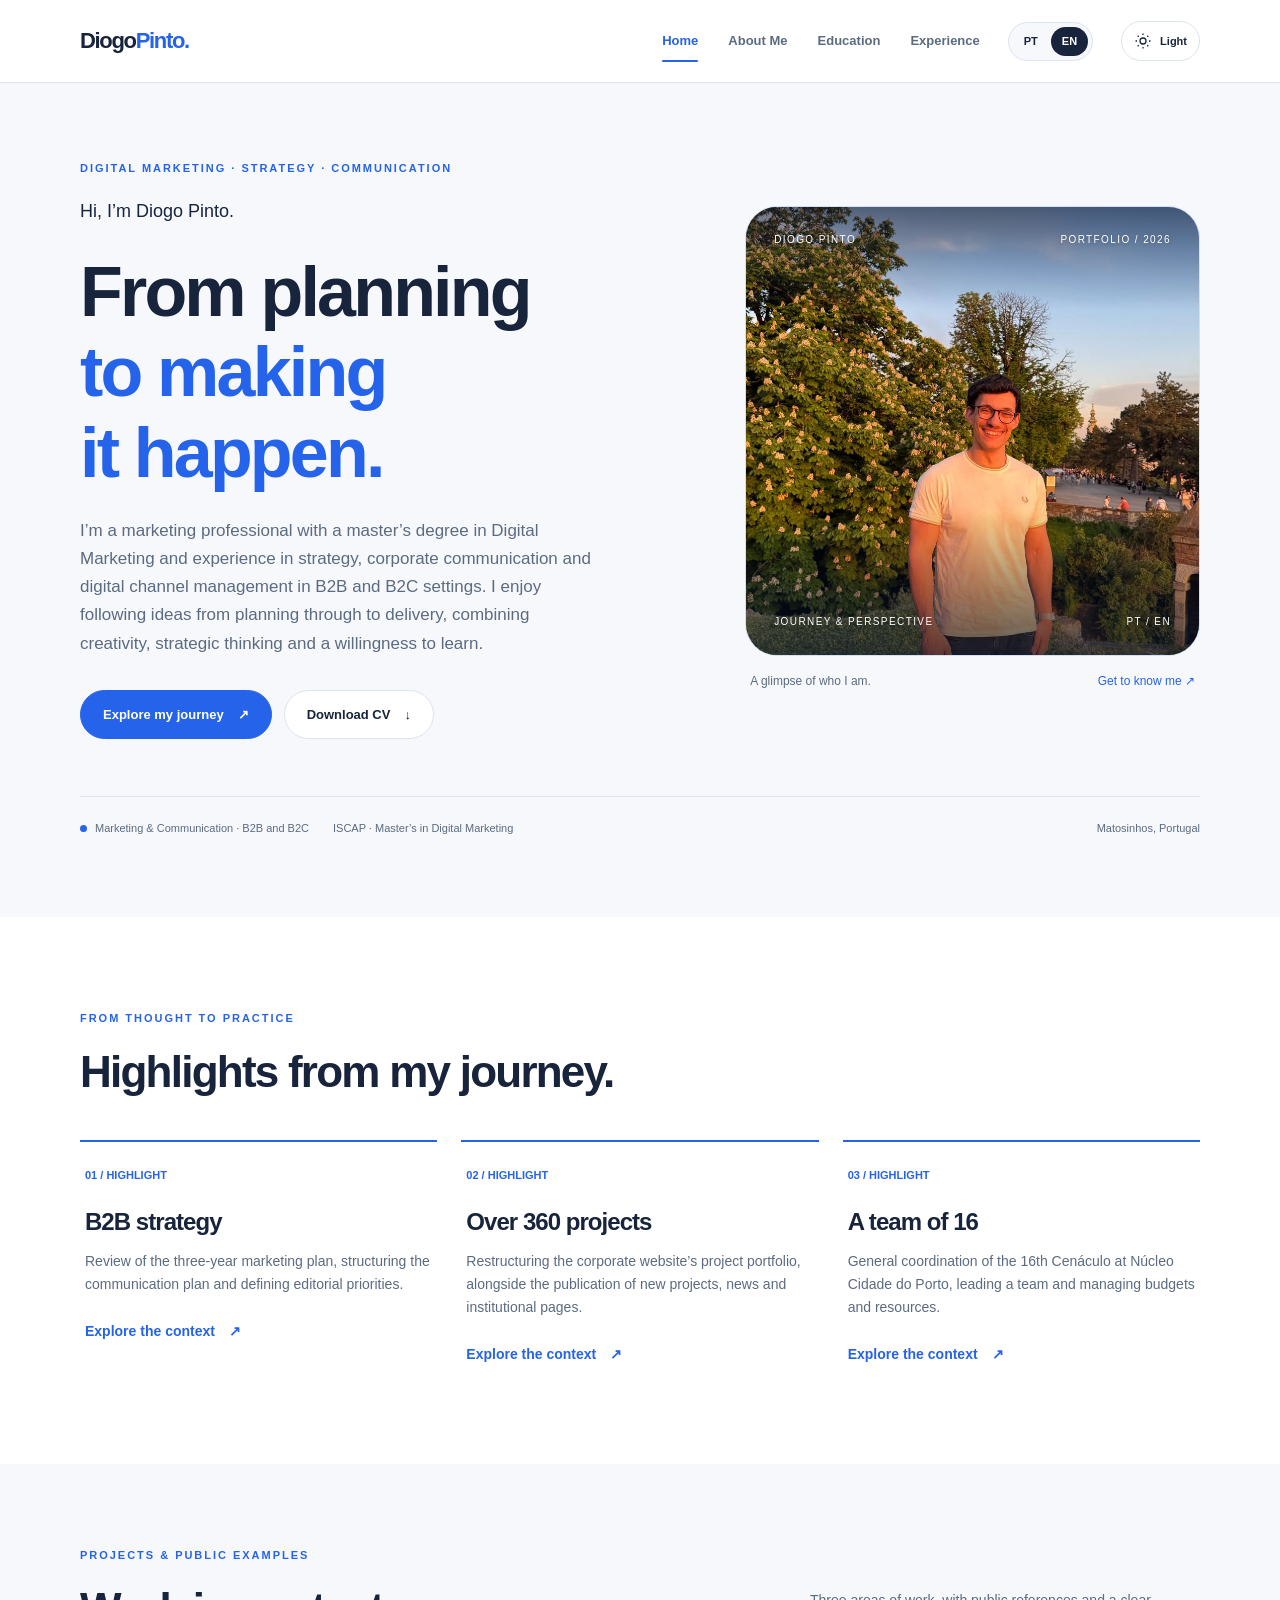
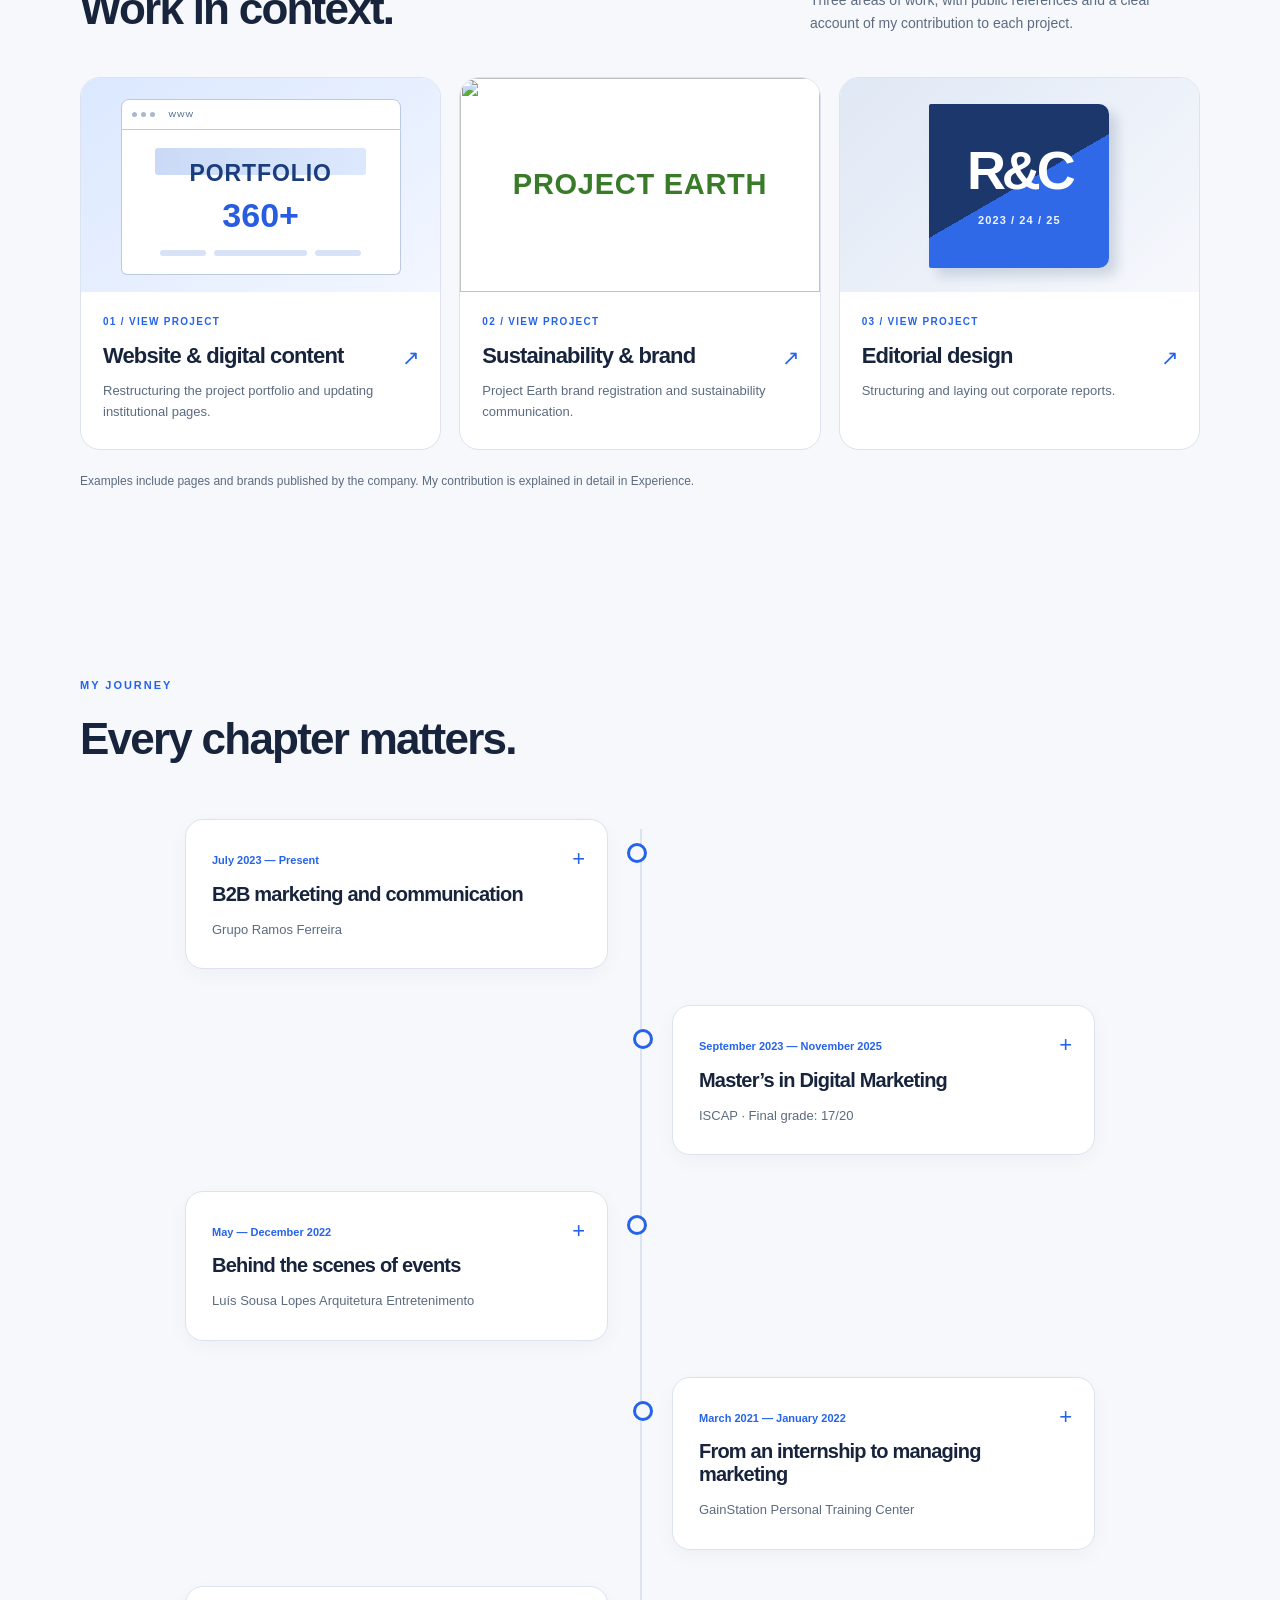
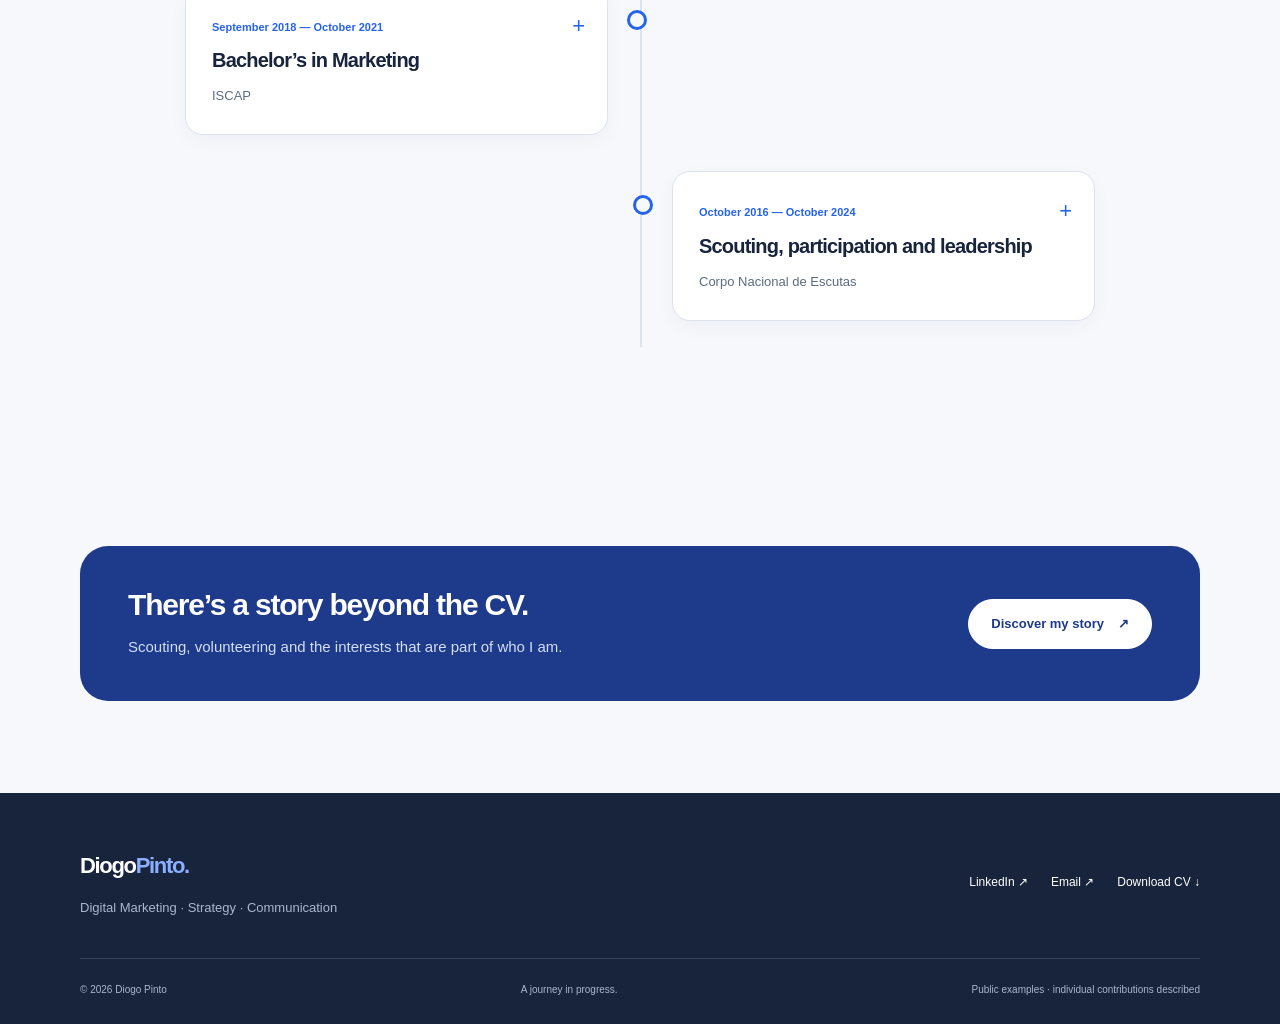
==== commit 03fb23f8: "Add files via upload" ====
--- a/en/index.html
+++ b/en/index.html
@@ -1,7 +1,8 @@
-<!doctype html>
+<!DOCTYPE html>
+
 <!-- Conteúdo editável. Mantém os IDs das secções: são usados pela timeline e pelo seletor de idioma. -->
-<html lang="en"><head><meta charset="utf-8"><meta name="viewport" content="width=device-width, initial-scale=1"><title>Diogo Pinto | Digital Marketing, Strategy & Communication</title><meta name="description" content="Explore Diogo Pinto’s journey in Digital Marketing, Strategy and Communication. Professional experience, education and personal story."><meta name="theme-color" content="#2563eb"><link rel="canonical" href="https://diogopinto44.github.io/en/index.html"><link rel="alternate" hreflang="pt-PT" href="https://diogopinto44.github.io/pt/index.html"><link rel="alternate" hreflang="en" href="https://diogopinto44.github.io/en/index.html"><link rel="alternate" hreflang="x-default" href="https://diogopinto44.github.io/pt/index.html"><meta property="og:title" content="Diogo Pinto | Digital Marketing, Strategy &amp; Communication"><meta property="og:description" content="Explore Diogo Pinto’s journey in Digital Marketing, Strategy and Communication. Professional experience, education and personal story."><meta property="og:type" content="website"><meta property="og:url" content="https://diogopinto44.github.io/en/index.html"><meta property="og:locale" content="en_GB"><link rel="icon" type="image/svg+xml" href="../assets/images/favicon.svg"><script src="../assets/js/theme.js"></script><link rel="stylesheet" href="../assets/css/style.css"><link rel="stylesheet" href="../assets/css/theme.css"><script defer src="../assets/js/config.js"></script><script defer data-main src="../assets/js/main.js"></script></head>
-<body><a class="skip" href="#main">Skip to content</a><header class="site-header"><div class="wrap header-row"><a class="logo" href="index.html" aria-label="Diogo Pinto — Home">Diogo<span>Pinto</span><span class="blue">.</span></a><nav class="nav-links" id="primary-nav" aria-label="Main navigation"><a href="index.html" aria-current="page">Home</a><a href="sobre.html">About Me</a><a href="formacao.html">Education</a><a href="experiencia.html">Experience</a></nav><nav class="languages" aria-label="Choose language"><a href="../pt/index.html" lang="pt" hreflang="pt" data-language aria-label="Português" aria-current="false">PT</a><a href="../en/index.html" lang="en" hreflang="en" data-language aria-label="English" aria-current="true">EN</a></nav><button class="theme-toggle" type="button" data-theme-toggle hidden aria-pressed="false" aria-label="Dark mode" title="Switch to dark mode"><svg class="icon-sun" viewBox="0 0 24 24" aria-hidden="true"><circle cx="12" cy="12" r="4"/><path d="M12 2v2m0 16v2M2 12h2m16 0h2M4.93 4.93l1.42 1.42m11.3 11.3 1.42 1.42M4.93 19.07l1.42-1.42m11.3-11.3 1.42-1.42"/></svg><svg class="icon-moon" viewBox="0 0 24 24" aria-hidden="true"><path d="M20.5 13.1A8.5 8.5 0 0 1 10.9 3.5a8.5 8.5 0 1 0 9.6 9.6Z"/></svg><span data-theme-label>Light</span></button><button class="menu-toggle" type="button" aria-expanded="false" aria-controls="primary-nav" aria-label="Navigation menu"><span class="menu-label">Menu</span> <span aria-hidden="true">☰</span></button></div></header><noscript><style>@media(max-width:860px){.header-row{flex-wrap:wrap;height:auto;padding-block:15px}.nav-links{display:flex;position:static;width:100%;order:4;box-shadow:none;border:0;padding:0;flex-wrap:wrap;gap:16px}.nav-links>a{padding:4px 0}.menu-toggle{display:none}}</style><p class="noscript">Navigation works without JavaScript. Configured galleries, contacts and documents require JavaScript.</p></noscript><main id="main"><section class="hero"><div class="wrap"><div class="hero-grid"><div class="hero-copy"><span class="eyebrow">Digital Marketing · Strategy · Communication</span><p class="intro">Hi, I’m Diogo Pinto.</p><h1>From planning<br><span>to making<br>it happen.</span></h1><p>I’m a marketing professional with a master’s degree in Digital Marketing and experience in strategy, corporate communication and digital channel management in B2B and B2C settings. I enjoy following ideas from planning through to delivery, combining creativity, strategic thinking and a willingness to learn.</p><div class="actions"><a class="button" href="index.html#percurso">Explore my journey <span aria-hidden="true">↗</span></a><button class="button secondary" type="button" data-cv>Download CV (PT) <span aria-hidden="true">↓</span></button></div></div><div class="identity"><div class="identity-art"><div class="identity-top"><span>Diogo Pinto</span><span>Portfolio / 2026</span></div><span class="monogram" aria-hidden="true">DP</span><div class="identity-bottom"><span>Journey & Perspective</span><span>PT / EN</span></div></div><div class="identity-note"><span>A glimpse of who I am.</span><a href="sobre.html" class="blue">Get to know me ↗</a></div></div></div><div class="hero-bottom"><span><span class="dot"></span>Marketing & Communication · B2B and B2C</span><span>ISCAP · Master’s in Digital Marketing</span><span class="right-note">Matosinhos, Portugal</span></div></div></section>
-    <section class="section white" id="destaques"><div class="wrap"><div class="section-heading"><div><span class="eyebrow">From thought to practice</span><h2>Highlights from my journey.</h2></div><p>Three examples of my work across strategic planning, digital communication and team leadership.</p></div><div class="results"><article class="result"><span class="index">01 / HIGHLIGHT</span><h3>2 three-year plans</h3><p>Design and implementation of Marketing and Communication plans for Grupo Ramos Ferreira, a B2B organisation operating in 16 countries.</p><a class="text-link" href="experiencia.html#estrategia">Explore the context <span aria-hidden="true">↗</span></a></article><article class="result"><span class="index">02 / HIGHLIGHT</span><h3>Over 360 projects</h3><p>Restructuring the corporate website’s project portfolio, alongside the publication of new projects, news and institutional pages.</p><a class="text-link" href="experiencia.html#digital">Explore the context <span aria-hidden="true">↗</span></a></article><article class="result"><span class="index">03 / HIGHLIGHT</span><h3>A team of 16</h3><p>General coordination of the 16th Cenáculo at Núcleo Cidade do Porto, leading a team and managing budgets and resources.</p><a class="text-link" href="sobre.html#cenaculo">Explore the context <span aria-hidden="true">↗</span></a></article></div></div></section>
-    <section class="section" id="percurso"><div class="wrap"><div class="section-heading"><div><span class="eyebrow">My journey</span><h2>Every chapter matters.</h2></div><p>Open each chapter to explore the education, work and experiences that have shaped my journey.</p></div><div class="timeline"><div class="timeline-row"><details class="timeline-card"><summary><span class="date">July 2023 — Present</span><h3>B2B marketing and communication</h3><span class="entity">Grupo Ramos Ferreira</span></summary><div class="timeline-detail"><p>I joined as a marketing intern in July 2023 and became a Marketing Specialist in April 2024. My work covers strategy, digital channels, corporate communication and events.</p><a class="text-link" href="experiencia.html#grupo-ramos-ferreira">Explore this chapter <span aria-hidden="true">↗</span></a></div></details></div><div class="timeline-row"><details class="timeline-card"><summary><span class="date">September 2023 — November 2025</span><h3>Master’s in Digital Marketing</h3><span class="entity">ISCAP · Final grade: 17/20</span></summary><div class="timeline-detail"><p>I completed my master’s degree with research into digital marketing strategies and brand awareness in B2B construction and engineering markets.</p><a class="text-link" href="formacao.html#mestrado">Explore this chapter <span aria-hidden="true">↗</span></a></div></details></div><div class="timeline-row"><details class="timeline-card"><summary><span class="date">May — December 2022</span><h3>Behind the scenes of events</h3><span class="entity">Luís Sousa Lopes Arquitetura Entretenimento</span></summary><div class="timeline-detail"><p>As an Event Assistant, I helped with the logistics and delivery of around eight corporate, social and seasonal events.</p><a class="text-link" href="experiencia.html#eventos-luis-sousa-lopes">Explore this chapter <span aria-hidden="true">↗</span></a></div></details></div><div class="timeline-row"><details class="timeline-card"><summary><span class="date">March 2021 — January 2022</span><h3>From an internship to managing marketing</h3><span class="entity">GainStation Personal Training Center</span></summary><div class="timeline-detail"><p>I started with a curricular internship and became a Marketing Specialist in June 2021, later taking responsibility for managing the company’s marketing independently.</p><a class="text-link" href="experiencia.html#gainstation">Explore this chapter <span aria-hidden="true">↗</span></a></div></details></div><div class="timeline-row"><details class="timeline-card"><summary><span class="date">September 2018 — October 2021</span><h3>Bachelor’s in Marketing</h3><span class="entity">ISCAP</span></summary><div class="timeline-detail"><p>The degree that started my professional journey in marketing and led to my first role at GainStation.</p><a class="text-link" href="formacao.html#licenciatura">Explore this chapter <span aria-hidden="true">↗</span></a></div></details></div><div class="timeline-row"><details class="timeline-card"><summary><span class="date">October 2016 — October 2024</span><h3>Scouting, participation and leadership</h3><span class="entity">Corpo Nacional de Escutas</span></summary><div class="timeline-detail"><p>Eight years in the movement, with responsibilities in Cenáculo, event preparation and the National Marketing Team.</p><a class="text-link" href="sobre.html#escutismo">Explore this chapter <span aria-hidden="true">↗</span></a></div></details></div></div></div></section>
-    <section class="section"><div class="wrap"><div class="explore-banner"><div><h2>There’s a story beyond the CV.</h2><p>Scouting, volunteering and the interests that are part of who I am.</p></div><a class="button" href="sobre.html">Discover my story <span aria-hidden="true">↗</span></a></div></div></section></main><footer class="site-footer" id="contacto"><div class="wrap"><div class="footer-main"><div><a class="logo" href="index.html">Diogo<span>Pinto.</span></a><p>Digital Marketing · Strategy · Communication</p></div><div class="footer-links"><button type="button" data-contact="linkedin">LinkedIn ↗</button><button type="button" data-contact="email">Email ↗</button><button type="button" data-cv>Download CV (PT) ↓</button><a href="../pt/index.html" data-language>Português</a></div></div><div class="footer-bottom"><span>© <span data-year>2026</span> Diogo Pinto</span><span>A journey in progress.</span><span>Working version · content and materials to be completed</span></div></div></footer><dialog id="viewer" aria-labelledby="viewer-title"><div class="viewer-header"><h2 id="viewer-title">Gallery</h2><button class="viewer-close" type="button" aria-label="Close">×</button></div><div class="viewer-content"></div></dialog></body></html>+<html lang="en"><head><meta charset="utf-8"/><meta content="width=device-width, initial-scale=1" name="viewport"/><title>Diogo Pinto | Digital Marketing, Strategy &amp; Communication</title><meta content="Explore Diogo Pinto’s journey in Digital Marketing, Strategy and Communication. Professional experience, education and personal story." name="description"/><meta content="#2563eb" name="theme-color"/><link href="https://diogopinto44.github.io/en/index.html" rel="canonical"/><link href="https://diogopinto44.github.io/pt/index.html" hreflang="pt-PT" rel="alternate"/><link href="https://diogopinto44.github.io/en/index.html" hreflang="en" rel="alternate"/><link href="https://diogopinto44.github.io/pt/index.html" hreflang="x-default" rel="alternate"/><meta content="Diogo Pinto | Digital Marketing, Strategy &amp; Communication" property="og:title"/><meta content="Explore Diogo Pinto’s journey in Digital Marketing, Strategy and Communication. Professional experience, education and personal story." property="og:description"/><meta content="website" property="og:type"/><meta content="https://diogopinto44.github.io/en/index.html" property="og:url"/><meta content="en_GB" property="og:locale"/><link href="../assets/images/favicon.svg" rel="icon" type="image/svg+xml"/><script src="../assets/js/theme.js"></script><link href="../assets/css/style.css" rel="stylesheet"/><link href="../assets/css/theme.css" rel="stylesheet"/><script defer="" src="../assets/js/config.js"></script><script data-main="" defer="" src="../assets/js/main.js"></script></head>
+<body><a class="skip" href="#main">Skip to content</a><header class="site-header"><div class="wrap header-row"><a aria-label="Diogo Pinto — Home" class="logo" href="index.html">Diogo<span>Pinto</span><span class="blue">.</span></a><nav aria-label="Main navigation" class="nav-links" id="primary-nav"><a aria-current="page" href="index.html">Home</a><a href="sobre.html">About Me</a><a href="formacao.html">Education</a><a href="experiencia.html">Experience</a></nav><nav aria-label="Choose language" class="languages"><a aria-current="false" aria-label="Português" data-language="" href="../pt/index.html" hreflang="pt" lang="pt">PT</a><a aria-current="true" aria-label="English" data-language="" href="../en/index.html" hreflang="en" lang="en">EN</a></nav><button aria-label="Dark mode" aria-pressed="false" class="theme-toggle" data-theme-toggle="" hidden="" title="Switch to dark mode" type="button"><svg aria-hidden="true" class="icon-sun" viewbox="0 0 24 24"><circle cx="12" cy="12" r="4"></circle><path d="M12 2v2m0 16v2M2 12h2m16 0h2M4.93 4.93l1.42 1.42m11.3 11.3 1.42 1.42M4.93 19.07l1.42-1.42m11.3-11.3 1.42-1.42"></path></svg><svg aria-hidden="true" class="icon-moon" viewbox="0 0 24 24"><path d="M20.5 13.1A8.5 8.5 0 0 1 10.9 3.5a8.5 8.5 0 1 0 9.6 9.6Z"></path></svg><span data-theme-label="">Light</span></button><button aria-controls="primary-nav" aria-expanded="false" aria-label="Navigation menu" class="menu-toggle" type="button"><span class="menu-label">Menu</span> <span aria-hidden="true">☰</span></button></div></header><noscript><style>@media(max-width:860px){.header-row{flex-wrap:wrap;height:auto;padding-block:15px}.nav-links{display:flex;position:static;width:100%;order:4;box-shadow:none;border:0;padding:0;flex-wrap:wrap;gap:16px}.nav-links>a{padding:4px 0}.menu-toggle{display:none}}</style><p class="noscript">Navigation works without JavaScript. Configured galleries, contacts and documents require JavaScript.</p></noscript><main id="main"><section class="hero"><div class="wrap"><div class="hero-grid"><div class="hero-copy"><span class="eyebrow">Digital Marketing · Strategy · Communication</span><p class="intro">Hi, I’m Diogo Pinto.</p><h1>From planning<br/><span>to making<br/>it happen.</span></h1><p>I’m a marketing professional with a master’s degree in Digital Marketing and experience in strategy, corporate communication and digital channel management in B2B and B2C settings. I enjoy following ideas from planning through to delivery, combining creativity, strategic thinking and a willingness to learn.</p><div class="actions"><a class="button" href="index.html#percurso">Explore my journey <span aria-hidden="true">↗</span></a><button class="button secondary" data-cv="" type="button">Download CV <span aria-hidden="true">↓</span></button></div></div><div class="identity"><div class="identity-art"><div class="identity-top"><span>Diogo Pinto</span><span>Portfolio / 2026</span></div><span aria-hidden="true" class="monogram">DP</span><div class="identity-bottom"><span>Journey &amp; Perspective</span><span>PT / EN</span></div></div><div class="identity-note"><span>A glimpse of who I am.</span><a class="blue" href="sobre.html">Get to know me ↗</a></div></div></div><div class="hero-bottom"><span><span class="dot"></span>Marketing &amp; Communication · B2B and B2C</span><span>ISCAP · Master’s in Digital Marketing</span><span class="right-note">Matosinhos, Portugal</span></div></div></section>
+<section class="section white" id="destaques"><div class="wrap"><div class="section-heading"><div><span class="eyebrow">From thought to practice</span><h2>Highlights from my journey.</h2></div></div><div class="results"><article class="result"><span class="index">01 / HIGHLIGHT</span><h3>B2B strategy</h3><p>Review of the three-year marketing plan, structuring the communication plan and defining editorial priorities.</p><a class="text-link" href="experiencia.html#estrategia">Explore the context <span aria-hidden="true">↗</span></a></article><article class="result"><span class="index">02 / HIGHLIGHT</span><h3>Over 360 projects</h3><p>Restructuring the corporate website’s project portfolio, alongside the publication of new projects, news and institutional pages.</p><a class="text-link" href="experiencia.html#digital">Explore the context <span aria-hidden="true">↗</span></a></article><article class="result"><span class="index">03 / HIGHLIGHT</span><h3>A team of 16</h3><p>General coordination of the 16th Cenáculo at Núcleo Cidade do Porto, leading a team and managing budgets and resources.</p><a class="text-link" href="sobre.html#cenaculo">Explore the context <span aria-hidden="true">↗</span></a></article></div></div></section><section class="section featured-work-section" id="projetos-selecionados"><div class="wrap"><div class="section-heading"><div><span class="eyebrow">PROJECTS &amp; PUBLIC EXAMPLES</span><h2>Work in context.</h2></div><p>Three areas of work, with public references and a clear account of my contribution to each project.</p></div><div class="featured-work-grid"><a class="featured-work-card featured-work-card--digital" href="experiencia.html#digital"><span aria-hidden="true" class="source-visual source-visual--portfolio featured-card-art"><span class="source-browser-top"><span class="source-browser-dots"><i></i><i></i><i></i></span><span>WWW</span></span><span class="source-browser-center"><b>PORTFOLIO</b><em>360+</em></span><span class="source-browser-lines"><i></i><i></i><i></i></span></span><span class="featured-card-content"><span class="featured-card-kicker">01 / VIEW PROJECT</span><strong>Website &amp; digital content</strong><span class="featured-card-desc">Restructuring the project portfolio and updating institutional pages.</span><span aria-hidden="true" class="featured-card-arrow">↗</span></span></a><a class="featured-work-card featured-work-card--brand" href="experiencia.html#grupo-ramos-ferreira"><span aria-hidden="true" class="source-visual source-visual--earth featured-card-art"><span aria-hidden="true" class="source-remote-fallback">PROJECT EARTH</span><img alt="" decoding="async" loading="lazy" referrerpolicy="no-referrer" src="https://www.ramosferreira.com/media/3049/img-1-logo.jpg"/></span><span class="featured-card-content"><span class="featured-card-kicker">02 / VIEW PROJECT</span><strong>Sustainability &amp; brand</strong><span class="featured-card-desc">Project Earth brand registration and sustainability communication.</span><span aria-hidden="true" class="featured-card-arrow">↗</span></span></a><a class="featured-work-card featured-work-card--editorial" href="experiencia.html#comunicacao"><span aria-hidden="true" class="source-visual source-visual--reports featured-card-art"><strong class="source-visual-title">R&amp;C</strong><span class="source-visual-label">2023 / 24 / 25</span></span><span class="featured-card-content"><span class="featured-card-kicker">03 / VIEW PROJECT</span><strong>Editorial design</strong><span class="featured-card-desc">Structuring and laying out corporate reports.</span><span aria-hidden="true" class="featured-card-arrow">↗</span></span></a></div><p class="featured-work-note">Examples include pages and brands published by the company. My contribution is explained in detail in Experience.</p></div></section>
+<section class="section" id="percurso"><div class="wrap"><div class="section-heading"><div><span class="eyebrow">My journey</span><h2>Every chapter matters.</h2></div></div><div class="timeline"><div class="timeline-row"><details class="timeline-card"><summary><span class="date">July 2023 — Present</span><h3>B2B marketing and communication</h3><span class="entity">Grupo Ramos Ferreira</span></summary><div class="timeline-detail"><p>I joined as a marketing intern in July 2023 and became a Marketing Specialist in April 2024. My work covers strategy, digital channels, corporate communication and events.</p><a class="text-link" href="experiencia.html#grupo-ramos-ferreira">Explore this chapter <span aria-hidden="true">↗</span></a></div></details></div><div class="timeline-row"><details class="timeline-card"><summary><span class="date">September 2023 — November 2025</span><h3>Master’s in Digital Marketing</h3><span class="entity">ISCAP · Final grade: 17/20</span></summary><div class="timeline-detail"><p>I completed my master’s degree with research into digital marketing strategies and brand awareness in B2B construction and engineering markets.</p><a class="text-link" href="formacao.html#mestrado">Explore this chapter <span aria-hidden="true">↗</span></a></div></details></div><div class="timeline-row"><details class="timeline-card"><summary><span class="date">May — December 2022</span><h3>Behind the scenes of events</h3><span class="entity">Luís Sousa Lopes Arquitetura Entretenimento</span></summary><div class="timeline-detail"><p>As an Event Assistant, I helped with the logistics and delivery of around eight corporate, social and seasonal events.</p><a class="text-link" href="experiencia.html#eventos-luis-sousa-lopes">Explore this chapter <span aria-hidden="true">↗</span></a></div></details></div><div class="timeline-row"><details class="timeline-card"><summary><span class="date">March 2021 — January 2022</span><h3>From an internship to managing marketing</h3><span class="entity">GainStation Personal Training Center</span></summary><div class="timeline-detail"><p>I started with a curricular internship and became a Marketing Specialist in June 2021, later taking responsibility for managing the company’s marketing independently.</p><a class="text-link" href="experiencia.html#gainstation">Explore this chapter <span aria-hidden="true">↗</span></a></div></details></div><div class="timeline-row"><details class="timeline-card"><summary><span class="date">September 2018 — October 2021</span><h3>Bachelor’s in Marketing</h3><span class="entity">ISCAP</span></summary><div class="timeline-detail"><p>The degree that started my professional journey in marketing and led to my first role at GainStation.</p><a class="text-link" href="formacao.html#licenciatura">Explore this chapter <span aria-hidden="true">↗</span></a></div></details></div><div class="timeline-row"><details class="timeline-card"><summary><span class="date">October 2016 — October 2024</span><h3>Scouting, participation and leadership</h3><span class="entity">Corpo Nacional de Escutas</span></summary><div class="timeline-detail"><p>Eight years in the movement, with responsibilities in Cenáculo, event preparation and the National Marketing Team.</p><a class="text-link" href="sobre.html#escutismo">Explore this chapter <span aria-hidden="true">↗</span></a></div></details></div></div></div></section>
+<section class="section"><div class="wrap"><div class="explore-banner"><div><h2>There’s a story beyond the CV.</h2><p>Scouting, volunteering and the interests that are part of who I am.</p></div><a class="button" href="sobre.html">Discover my story <span aria-hidden="true">↗</span></a></div></div></section></main><footer class="site-footer" id="contacto"><div class="wrap"><div class="footer-main"><div><a class="logo" href="index.html">Diogo<span>Pinto.</span></a><p>Digital Marketing · Strategy · Communication</p></div><div class="footer-links"><button data-contact="linkedin" type="button">LinkedIn ↗</button><button data-contact="email" type="button">Email ↗</button><button data-cv="" type="button">Download CV ↓</button></div></div><div class="footer-bottom"><span>© <span data-year="">2026</span> Diogo Pinto</span><span>A journey in progress.</span><span>Public examples · individual contributions described</span></div></div></footer><dialog aria-labelledby="viewer-title" id="viewer"><div class="viewer-header"><h2 id="viewer-title">Gallery</h2><button aria-label="Close" class="viewer-close" type="button">×</button></div><div class="viewer-content"></div></dialog></body></html>
--- a/assets/css/style.css
+++ b/assets/css/style.css
@@ -92,3 +92,113 @@
 @media(max-width:950px){.academic-case{gap:32px;grid-template-columns:minmax(0,.8fr) minmax(0,1.7fr)}.project-copy .document-row{flex-wrap:wrap}}
 @media(max-width:760px){.course-list ul{grid-template-columns:1fr}.course-list{padding:18px}.project-index{grid-template-columns:1fr;gap:0;margin-bottom:40px}.project-index a+a{border-top:0}.academic-case{grid-template-columns:1fr;gap:30px;scroll-margin-top:95px}.project-copy{order:0}.project-figure{position:static;order:1;max-width:440px;width:100%;margin-inline:auto}.academic-case+.academic-case{margin-top:48px;padding-top:48px}.project-copy h3{font-size:30px}.project-copy .project-subtitle{font-size:20px}.project-copy .document-row .document-info{min-width:160px}.degree-story h3{font-size:23px}}
 @media print{.academic-case{break-inside:auto;display:block}.project-figure{position:static;max-width:260px;margin-bottom:24px}.academic-projects .section-heading,.project-copy h3,.project-copy h4{break-after:avoid}.course-list ul{display:grid!important}.project-index{display:none}}
+
+/* Public work examples: original source links; no third-party assets reproduced. */
+.public-evidence{margin-top:30px;padding-top:24px;border-top:1px solid var(--line, #d4d9e4)}
+.public-evidence h4{font-size:19px;margin:0 0 8px;letter-spacing:-.025em;color:var(--ink)}
+.public-evidence-intro{font-size:13px;line-height:1.65;color:var(--muted);margin:0 0 19px}
+.public-evidence-grid{display:grid;grid-template-columns:repeat(2,minmax(0,1fr));gap:12px}
+a.public-source-card{display:flex;flex-direction:column;gap:8px;padding:19px;border:1px solid var(--line, #d4d9e4);border-radius:14px;background:var(--surface,transparent);text-decoration:none;color:var(--ink);transition:transform .18s ease,border-color .18s ease,box-shadow .18s ease}
+a.public-source-card:hover,a.public-source-card:focus-visible{transform:translateY(-2px);border-color:var(--accent);box-shadow:0 8px 24px rgba(18,45,95,.06)}
+.public-source-card .source-type{font-size:11px;line-height:1.4;letter-spacing:.03em;color:var(--muted)}
+.public-source-card strong{font-size:16px;letter-spacing:-.015em;line-height:1.35}
+.public-source-card .source-description{font-size:12px;line-height:1.55;color:var(--muted);flex-grow:1}
+.public-source-card .source-action{font-size:12px;font-weight:700;color:var(--accent);margin-top:4px}
+.public-evidence-confidential{font-size:12px;color:var(--muted);font-style:italic;margin-top:16px}
+@media(max-width:660px){.public-evidence-grid{grid-template-columns:1fr}a.public-source-card{padding:15px}}
+@media(prefers-reduced-motion:reduce){a.public-source-card{transition:none}a.public-source-card:hover{transform:none}}
+
+/* 2026 visual revision — project-first presentation */
+.featured-work-section{padding-block:82px 92px;background:var(--paper)}
+.featured-work-grid{display:grid;grid-template-columns:repeat(3,minmax(0,1fr));gap:18px}
+.featured-work-card{min-width:0;position:relative;display:flex;flex-direction:column;background:var(--surface);border:1px solid var(--line);border-radius:20px;overflow:hidden;transition:transform .2s,border-color .2s,box-shadow .2s}
+.featured-work-card:hover,.featured-work-card:focus-visible{transform:translateY(-4px);border-color:var(--accent);box-shadow:0 18px 42px rgba(17,42,86,.11)}
+.featured-card-art{border-radius:0!important;height:214px!important;min-height:214px}
+.featured-card-content{position:relative;display:flex;flex-direction:column;gap:12px;padding:22px 22px 26px;flex:1}
+.featured-card-kicker{color:var(--accent);font-weight:750;font-size:10px;letter-spacing:.13em}
+.featured-card-content strong{font-size:22px;line-height:1.22;letter-spacing:-.04em;color:var(--ink);padding-right:22px}
+.featured-card-desc{font-size:13px;line-height:1.6;color:var(--muted);padding-right:14px}
+.featured-card-arrow{position:absolute;right:20px;top:49px;font-size:21px;color:var(--accent)}
+.featured-work-note{font-size:12px;color:var(--muted);margin-top:22px}
+.source-visual{position:relative;display:flex;flex-direction:column;align-items:center;justify-content:center;aspect-ratio:16/9;overflow:hidden;background:#e4ecfb;border-radius:11px;color:#21428d;text-align:center;width:100%;isolation:isolate}
+.source-visual img{display:block;width:100%;height:100%;object-fit:contain;z-index:2;position:relative;mix-blend-mode:normal}
+.source-visual--earth{background:white}
+.source-visual--assets{background:#b83e2a}
+.source-visual--assets img{object-fit:contain;padding:16px}
+.source-visual--portfolio,.source-visual--news{background:linear-gradient(145deg,#dbe8ff,#f2f6ff)}
+.source-browser-top{position:absolute;top:10%;left:11%;right:11%;height:26px;background:#fff;border:1px solid #bbcae2;border-radius:8px 8px 0 0;display:flex;align-items:center;gap:14px;padding:0 10px;font-size:8px;letter-spacing:.12em;color:#41638c}
+.source-browser-dots{display:flex;gap:4px}.source-browser-dots i{width:5px;height:5px;border-radius:50%;background:#a9b8cb}
+.source-browser-center{position:absolute;top:calc(10% + 26px);left:11%;right:11%;bottom:8%;display:flex;align-items:center;flex-direction:column;justify-content:center;background:white;border:1px solid #bbcae2;border-top:0;border-radius:0 0 6px 6px}
+.source-browser-center:before{content:'';position:absolute;inset:12% 12% auto;height:19%;background:linear-gradient(90deg,#cadaf6,#dce8fd);border-radius:3px}
+.source-browser-center b{font-size:clamp(14px,1.6vw,22px);color:#1c3d7d;letter-spacing:.04em;z-index:1;line-height:1.1}
+.source-browser-center em{font-style:normal;font-size:clamp(16px,2.4vw,29px);font-weight:800;color:#285de1;z-index:1}
+.source-browser-lines{position:absolute;bottom:17%;left:22%;right:22%;z-index:1;display:flex;gap:8px}
+.source-browser-lines i{height:6px;border-radius:4px;background:#d7e2f6;flex:1}
+.source-browser-lines i:nth-child(2){flex:2}
+.source-visual--reports,.source-visual--sustain-report{background:linear-gradient(138deg,#e0e8f5,#f6f8fc);align-items:center}
+.source-visual--reports:before,.source-visual--sustain-report:before{content:'';position:absolute;inset:12% 25% 11%;background:linear-gradient(150deg,#1b376b 0 50%,#2f69e8 50% 100%);border-radius:2px 10px 10px 2px;box-shadow:8px 8px 12px #1a39642a}
+.source-visual--sustain-report:before{background:linear-gradient(135deg,#154f43,#79a77a)}
+.source-visual-title{font-size:clamp(30px,4vw,52px);letter-spacing:-.075em;color:white;z-index:1;line-height:1.1}
+.source-visual-label{font-size:11px;font-weight:750;letter-spacing:.1em;color:inherit;z-index:1;line-height:1.5;margin-top:12px}
+.source-visual--reports .source-visual-label,.source-visual--sustain-report .source-visual-label{color:#eef4ff}
+.source-visual--linkedin{background:#e3f3fc;color:#0a66c2}.source-visual--facebook{background:#e5edff;color:#1661d1}.source-visual--instagram{background:linear-gradient(120deg,#fbe3ee,#f6e8ff);color:#ad3b7b}
+.source-symbol{font-size:48px;line-height:1;font-weight:850;letter-spacing:-.07em}
+.source-visual--forum,.source-visual--bootcamp{background:linear-gradient(135deg,#152b4c,#345e88);color:white}
+.source-visual--forum:before,.source-visual--bootcamp:before{content:'';width:160px;height:160px;border:1px solid #ffffff40;border-radius:50%;position:absolute;right:-24px;top:-55px;box-shadow:0 0 0 24px #ffffff0b,0 0 0 48px #ffffff0b}
+.source-visual--bootcamp{background:linear-gradient(135deg,#193f63,#2b817f)}
+.source-visual--event .source-visual-title{font-size:clamp(20px,2.4vw,30px);letter-spacing:-.04em}
+.public-evidence{margin-top:44px;padding-top:30px}
+.public-evidence h4{font-size:22px}
+.public-evidence-grid{grid-template-columns:repeat(3,minmax(0,1fr));gap:14px}
+a.public-source-card{overflow:hidden;padding:0;gap:0;background:var(--surface);border-radius:15px}
+a.public-source-card .source-visual{aspect-ratio:16/9;border-radius:0}
+a.public-source-card .source-type{font-size:10px;color:var(--accent);font-weight:750;letter-spacing:.05em;padding:17px 17px 0}
+a.public-source-card strong{font-size:16px;padding:6px 17px 0}
+a.public-source-card .source-description{font-size:12px;padding:8px 17px 0}
+a.public-source-card .source-action{display:inline-flex;margin:auto 17px 16px;padding-top:14px}
+a.public-source-card--compact .source-visual{height:95px;aspect-ratio:auto}
+a.public-source-card--compact .source-symbol{font-size:34px}
+a.public-source-card--compact .source-visual-label{font-size:9px;margin-top:5px}
+.featured-work-card .source-browser-top{height:31px}
+.featured-work-card .source-browser-center{top:calc(10% + 31px)}
+.featured-work-card .source-browser-center b{font-size:23px}
+.featured-work-card .source-browser-center em{font-size:34px}
+.featured-work-card .source-visual--reports .source-visual-title{font-size:54px}
+@media(max-width:950px){.featured-work-grid{grid-template-columns:repeat(2,minmax(0,1fr))}.public-evidence-grid{grid-template-columns:repeat(2,minmax(0,1fr))}}
+@media(max-width:660px){.featured-work-section{padding-block:60px 65px}.featured-work-grid,.public-evidence-grid{grid-template-columns:1fr}.featured-card-art{height:205px!important;min-height:205px}.featured-card-content{padding:20px}.source-visual{aspect-ratio:2/1}.public-source-card--compact .source-visual{height:100px}a.public-source-card .source-type{padding-top:14px}}
+@media(prefers-reduced-motion:reduce){.featured-work-card{transition:none}.featured-work-card:hover{transform:none}}
+@media print{.featured-work-section{break-before:page}.featured-work-card,.public-source-card{break-inside:avoid}}
+
+/* Identifiable fallback for official remote images when offline or blocked by the publisher. */
+.source-remote-fallback{position:absolute;inset:0;display:flex;align-items:center;justify-content:center;text-align:center;font-size:clamp(15px,2.5vw,29px);letter-spacing:.025em;font-weight:850;padding:14px;line-height:1.15;color:#397b28}
+.source-visual--assets .source-remote-fallback{color:#fff;letter-spacing:.1em}
+.source-visual--festive{background:linear-gradient(145deg,#cfdde5,#e6dada)}
+.source-visual--festive .source-remote-fallback{color:#365574}
+.source-visual--festive img{object-fit:cover;padding:0}
+.source-visual--earth img,.source-visual--assets img,.source-visual--festive img{position:relative;z-index:1}
+
+/* Nov 2026: portrait cover preserving editorial labels */
+.identity-art.has-portrait:before,.identity-art.has-portrait:after{display:none}
+.identity-art.has-portrait .portrait{z-index:1;object-fit:cover;object-position:center 44%;}
+.identity-art.has-portrait:after{display:block;content:"";position:absolute;inset:0;z-index:2;border:0;border-radius:0;width:auto;height:auto;top:0;left:0;background:linear-gradient(180deg,rgba(7,19,39,.58) 0%,transparent 23%,transparent 68%,rgba(7,19,39,.66) 100%);pointer-events:none}
+.identity-art.has-portrait .monogram{display:none}
+.identity-art.has-portrait .identity-top,.identity-art.has-portrait .identity-bottom{z-index:3;color:#fff;text-shadow:0 1px 4px rgba(0,0,0,.24)}
+/* Portfolio media slots: 1 lead image + 2 supporting; responsive and accessible. */
+.work-media-section{margin:32px 0 44px;border-top:1px solid var(--line);padding-top:27px}
+.work-media-section h3{font-size:23px;letter-spacing:-.025em;margin:0 0 7px;color:var(--ink)}
+.work-media-section>p{font-size:13px;color:var(--muted);max-width:650px;margin:0 0 14px}
+.work-media-grid{display:grid;grid-template-columns:1.4fr 1fr 1fr;gap:12px;margin-top:16px}
+.work-media-grid .gallery-item{min-height:185px;border:1px solid var(--line);border-radius:14px;background:var(--surface)}
+.work-media-grid .gallery-item .gallery-art{height:145px;background:var(--photo-bg);font-size:25px}
+.work-media-grid .gallery-item>span:last-child{background:var(--surface);color:var(--ink);font-size:11px;line-height:1.4;min-height:48px}
+.work-media-grid .gallery-item:first-child .gallery-art{height:185px}
+.work-media-grid .gallery-item:first-child{grid-row:span 1}
+.work-media-note{font-size:11px;color:var(--muted);margin-top:12px}
+.pending-document{display:inline-flex;align-items:center;font-size:13px;font-weight:600;margin-left:20px;color:var(--muted);opacity:.8;cursor:not-allowed}
+@media(max-width:760px){.work-media-grid{grid-template-columns:1fr 1fr}.work-media-grid .gallery-item:first-child{grid-column:span 2}.work-media-grid .gallery-item:first-child .gallery-art{height:185px}.work-media-grid .gallery-item .gallery-art{height:130px}.pending-document{display:flex;margin:14px 0 0}}
+
+/* Photo/video gallery media for future supplied assets (2026-11-03) */
+.gallery-item .video-thumb{position:relative;display:block;overflow:hidden;min-height:145px;max-height:250px;background:var(--photo-bg);height:100%}
+.gallery-item .video-thumb>img{width:100%;height:100%;object-fit:cover;display:block}
+.gallery-item .video-play{position:absolute;top:50%;left:50%;transform:translate(-50%,-50%);display:grid;place-items:center;width:56px;height:56px;border-radius:50%;background:rgba(10,20,40,.78);border:1px solid rgba(255,255,255,.7);color:#fff;font-size:22px;padding-left:3px}
+.photo-stage video{max-width:100%;max-height:70vh;display:block;margin:auto;background:#000}
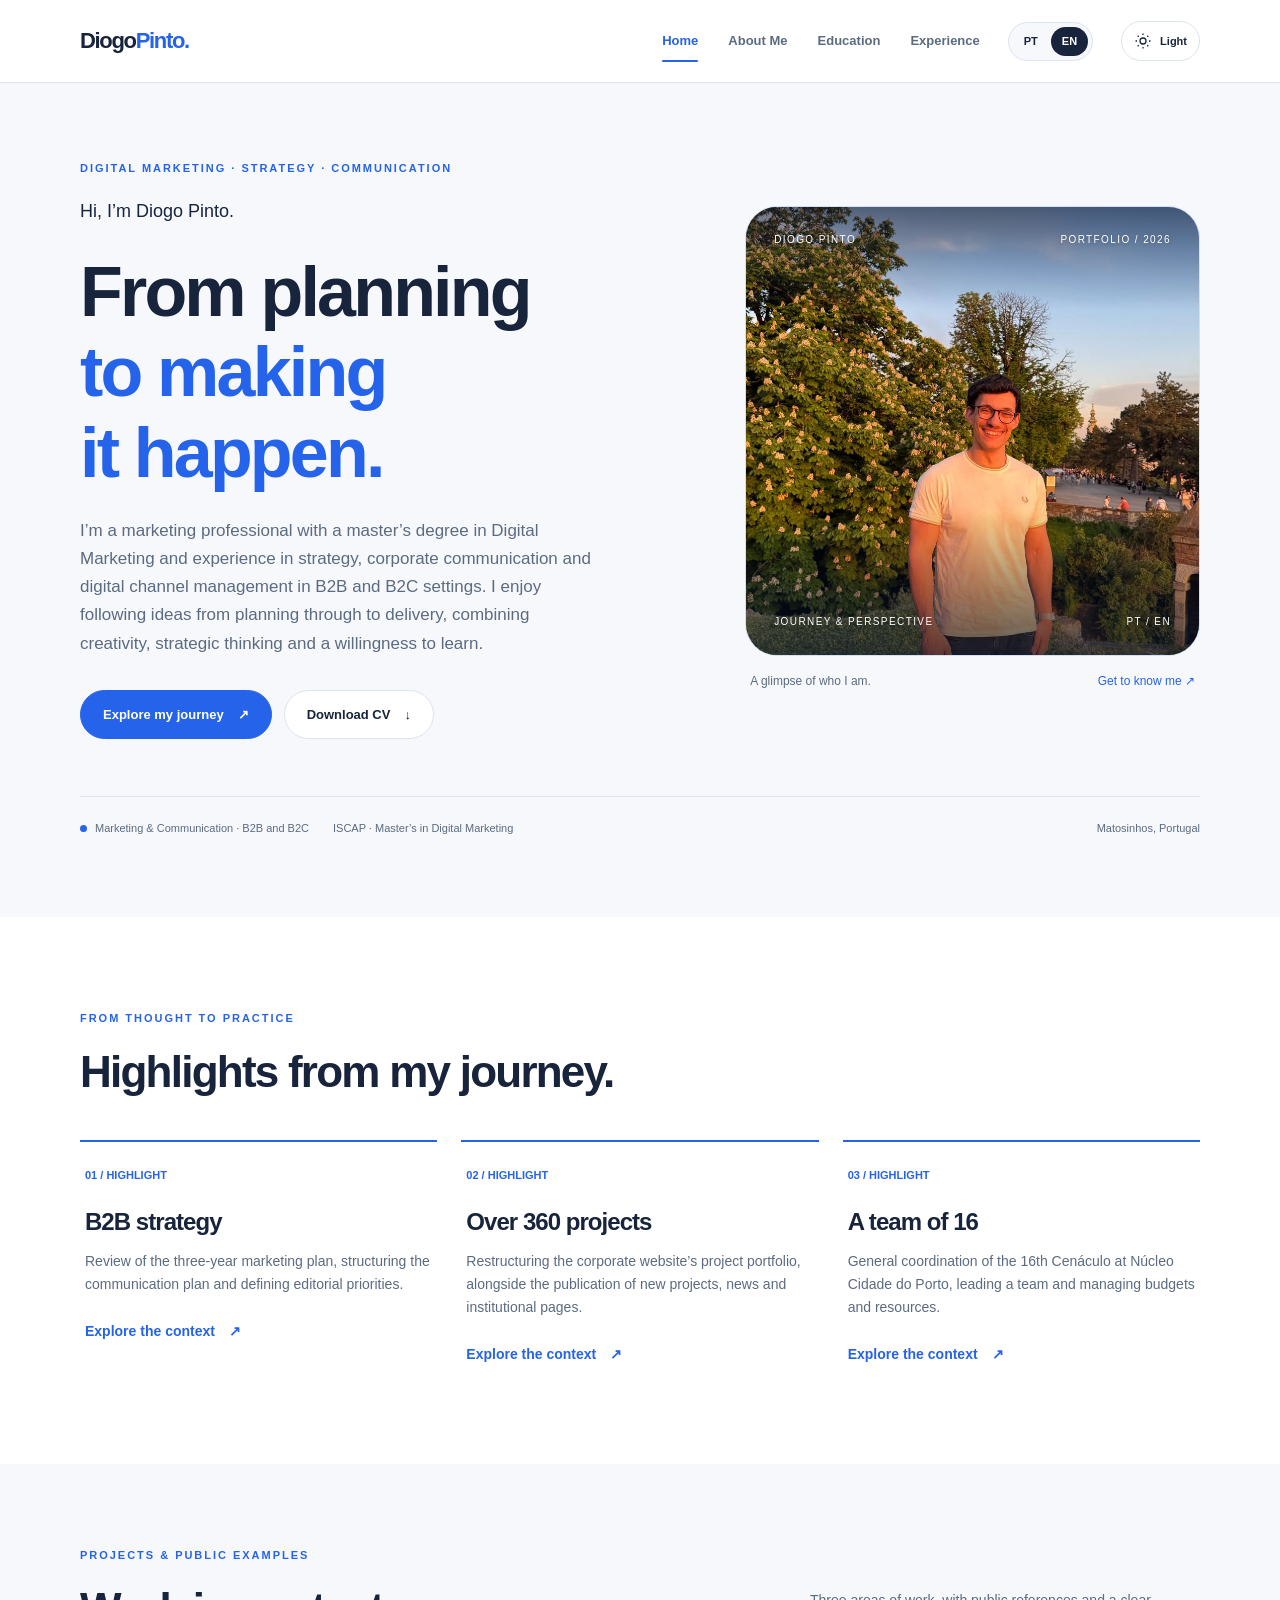
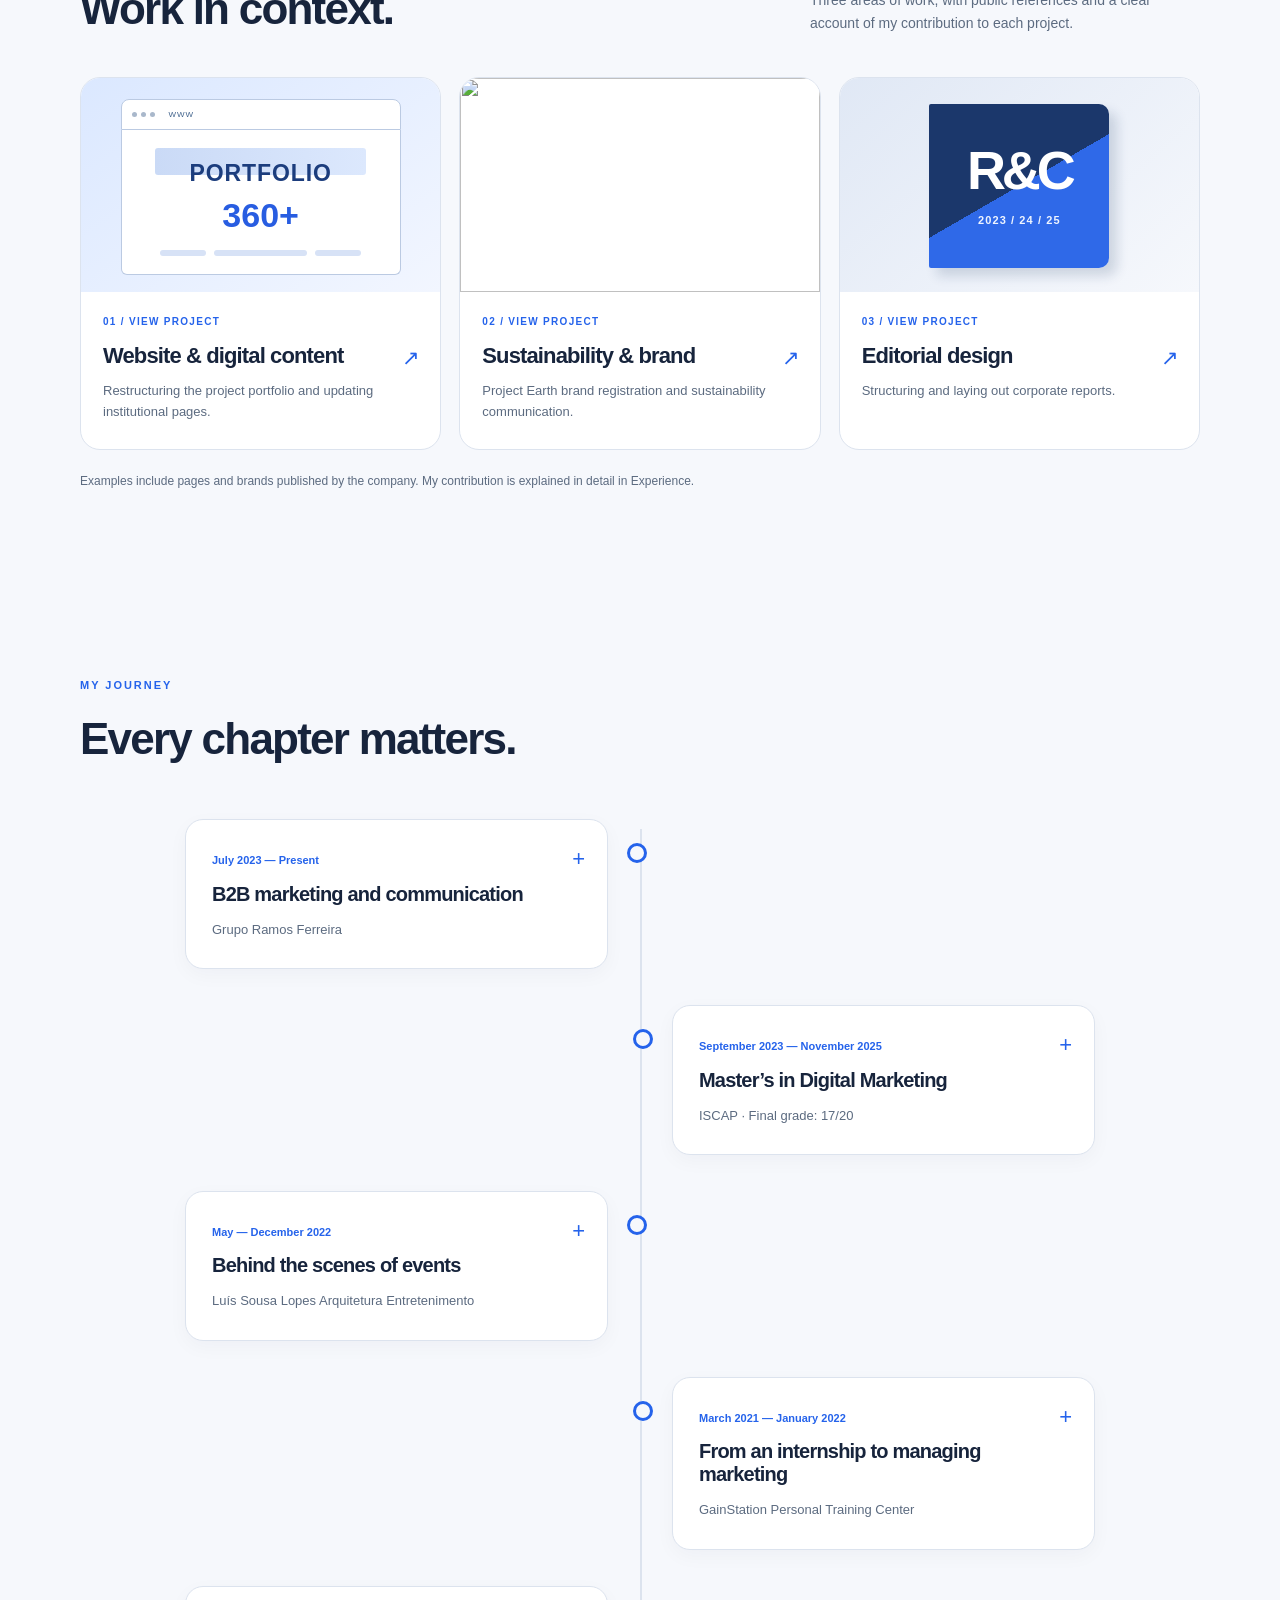
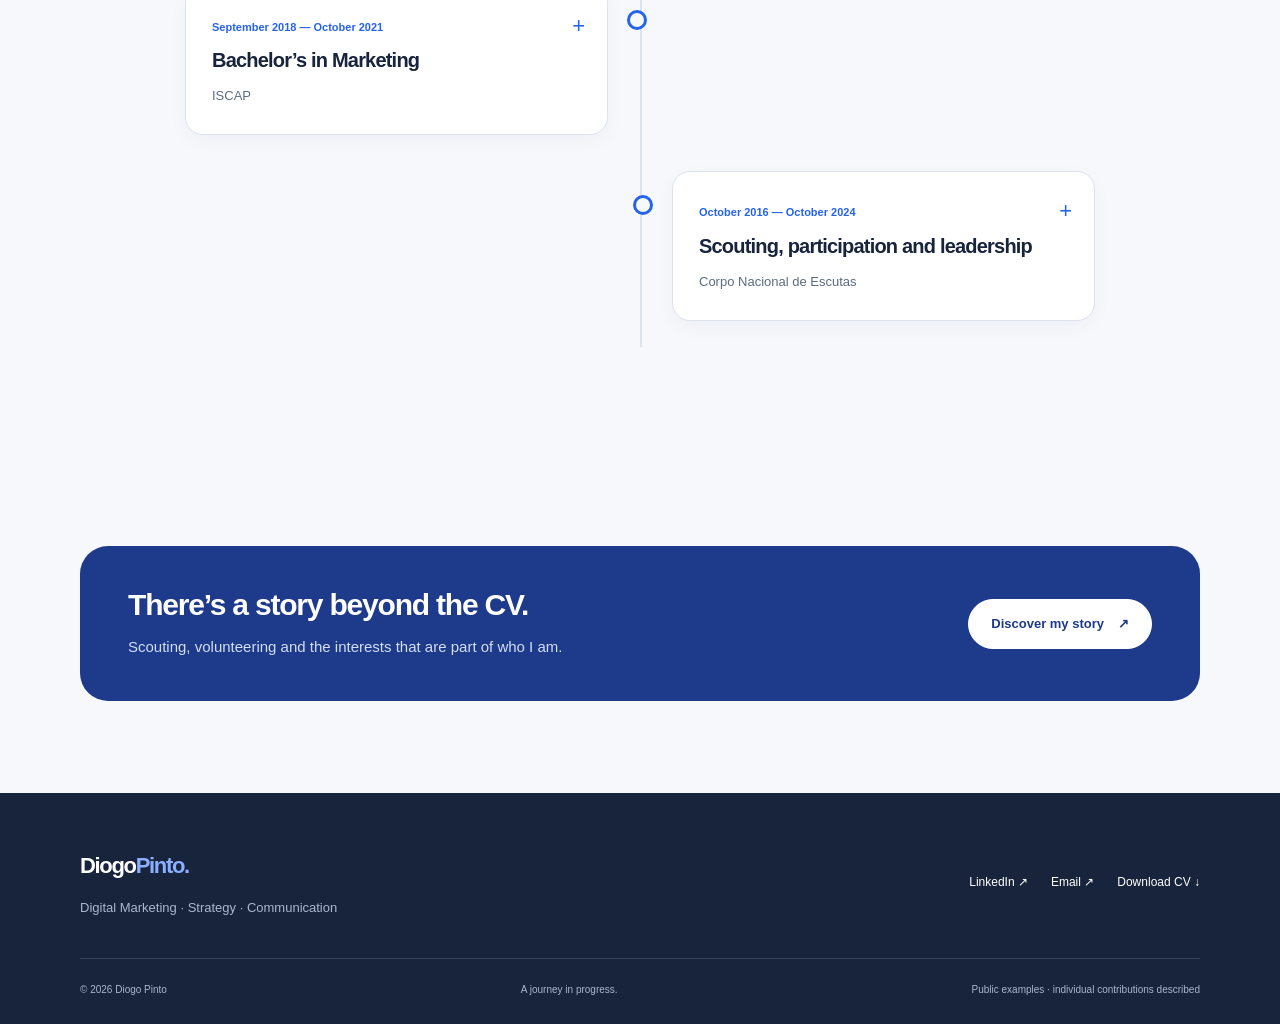
==== commit c2175e7d: "Atualização Portfólio" ====
--- a/en/index.html
+++ b/en/index.html
@@ -3,6 +3,6 @@
 <!-- Conteúdo editável. Mantém os IDs das secções: são usados pela timeline e pelo seletor de idioma. -->
 <html lang="en"><head><meta charset="utf-8"/><meta content="width=device-width, initial-scale=1" name="viewport"/><title>Diogo Pinto | Digital Marketing, Strategy &amp; Communication</title><meta content="Explore Diogo Pinto’s journey in Digital Marketing, Strategy and Communication. Professional experience, education and personal story." name="description"/><meta content="#2563eb" name="theme-color"/><link href="https://diogopinto44.github.io/en/index.html" rel="canonical"/><link href="https://diogopinto44.github.io/pt/index.html" hreflang="pt-PT" rel="alternate"/><link href="https://diogopinto44.github.io/en/index.html" hreflang="en" rel="alternate"/><link href="https://diogopinto44.github.io/pt/index.html" hreflang="x-default" rel="alternate"/><meta content="Diogo Pinto | Digital Marketing, Strategy &amp; Communication" property="og:title"/><meta content="Explore Diogo Pinto’s journey in Digital Marketing, Strategy and Communication. Professional experience, education and personal story." property="og:description"/><meta content="website" property="og:type"/><meta content="https://diogopinto44.github.io/en/index.html" property="og:url"/><meta content="en_GB" property="og:locale"/><link href="../assets/images/favicon.svg" rel="icon" type="image/svg+xml"/><script src="../assets/js/theme.js"></script><link href="../assets/css/style.css" rel="stylesheet"/><link href="../assets/css/theme.css" rel="stylesheet"/><script defer="" src="../assets/js/config.js"></script><script data-main="" defer="" src="../assets/js/main.js"></script></head>
 <body><a class="skip" href="#main">Skip to content</a><header class="site-header"><div class="wrap header-row"><a aria-label="Diogo Pinto — Home" class="logo" href="index.html">Diogo<span>Pinto</span><span class="blue">.</span></a><nav aria-label="Main navigation" class="nav-links" id="primary-nav"><a aria-current="page" href="index.html">Home</a><a href="sobre.html">About Me</a><a href="formacao.html">Education</a><a href="experiencia.html">Experience</a></nav><nav aria-label="Choose language" class="languages"><a aria-current="false" aria-label="Português" data-language="" href="../pt/index.html" hreflang="pt" lang="pt">PT</a><a aria-current="true" aria-label="English" data-language="" href="../en/index.html" hreflang="en" lang="en">EN</a></nav><button aria-label="Dark mode" aria-pressed="false" class="theme-toggle" data-theme-toggle="" hidden="" title="Switch to dark mode" type="button"><svg aria-hidden="true" class="icon-sun" viewbox="0 0 24 24"><circle cx="12" cy="12" r="4"></circle><path d="M12 2v2m0 16v2M2 12h2m16 0h2M4.93 4.93l1.42 1.42m11.3 11.3 1.42 1.42M4.93 19.07l1.42-1.42m11.3-11.3 1.42-1.42"></path></svg><svg aria-hidden="true" class="icon-moon" viewbox="0 0 24 24"><path d="M20.5 13.1A8.5 8.5 0 0 1 10.9 3.5a8.5 8.5 0 1 0 9.6 9.6Z"></path></svg><span data-theme-label="">Light</span></button><button aria-controls="primary-nav" aria-expanded="false" aria-label="Navigation menu" class="menu-toggle" type="button"><span class="menu-label">Menu</span> <span aria-hidden="true">☰</span></button></div></header><noscript><style>@media(max-width:860px){.header-row{flex-wrap:wrap;height:auto;padding-block:15px}.nav-links{display:flex;position:static;width:100%;order:4;box-shadow:none;border:0;padding:0;flex-wrap:wrap;gap:16px}.nav-links>a{padding:4px 0}.menu-toggle{display:none}}</style><p class="noscript">Navigation works without JavaScript. Configured galleries, contacts and documents require JavaScript.</p></noscript><main id="main"><section class="hero"><div class="wrap"><div class="hero-grid"><div class="hero-copy"><span class="eyebrow">Digital Marketing · Strategy · Communication</span><p class="intro">Hi, I’m Diogo Pinto.</p><h1>From planning<br/><span>to making<br/>it happen.</span></h1><p>I’m a marketing professional with a master’s degree in Digital Marketing and experience in strategy, corporate communication and digital channel management in B2B and B2C settings. I enjoy following ideas from planning through to delivery, combining creativity, strategic thinking and a willingness to learn.</p><div class="actions"><a class="button" href="index.html#percurso">Explore my journey <span aria-hidden="true">↗</span></a><button class="button secondary" data-cv="" type="button">Download CV <span aria-hidden="true">↓</span></button></div></div><div class="identity"><div class="identity-art"><div class="identity-top"><span>Diogo Pinto</span><span>Portfolio / 2026</span></div><span aria-hidden="true" class="monogram">DP</span><div class="identity-bottom"><span>Journey &amp; Perspective</span><span>PT / EN</span></div></div><div class="identity-note"><span>A glimpse of who I am.</span><a class="blue" href="sobre.html">Get to know me ↗</a></div></div></div><div class="hero-bottom"><span><span class="dot"></span>Marketing &amp; Communication · B2B and B2C</span><span>ISCAP · Master’s in Digital Marketing</span><span class="right-note">Matosinhos, Portugal</span></div></div></section>
-<section class="section white" id="destaques"><div class="wrap"><div class="section-heading"><div><span class="eyebrow">From thought to practice</span><h2>Highlights from my journey.</h2></div></div><div class="results"><article class="result"><span class="index">01 / HIGHLIGHT</span><h3>B2B strategy</h3><p>Review of the three-year marketing plan, structuring the communication plan and defining editorial priorities.</p><a class="text-link" href="experiencia.html#estrategia">Explore the context <span aria-hidden="true">↗</span></a></article><article class="result"><span class="index">02 / HIGHLIGHT</span><h3>Over 360 projects</h3><p>Restructuring the corporate website’s project portfolio, alongside the publication of new projects, news and institutional pages.</p><a class="text-link" href="experiencia.html#digital">Explore the context <span aria-hidden="true">↗</span></a></article><article class="result"><span class="index">03 / HIGHLIGHT</span><h3>A team of 16</h3><p>General coordination of the 16th Cenáculo at Núcleo Cidade do Porto, leading a team and managing budgets and resources.</p><a class="text-link" href="sobre.html#cenaculo">Explore the context <span aria-hidden="true">↗</span></a></article></div></div></section><section class="section featured-work-section" id="projetos-selecionados"><div class="wrap"><div class="section-heading"><div><span class="eyebrow">PROJECTS &amp; PUBLIC EXAMPLES</span><h2>Work in context.</h2></div><p>Three areas of work, with public references and a clear account of my contribution to each project.</p></div><div class="featured-work-grid"><a class="featured-work-card featured-work-card--digital" href="experiencia.html#digital"><span aria-hidden="true" class="source-visual source-visual--portfolio featured-card-art"><span class="source-browser-top"><span class="source-browser-dots"><i></i><i></i><i></i></span><span>WWW</span></span><span class="source-browser-center"><b>PORTFOLIO</b><em>360+</em></span><span class="source-browser-lines"><i></i><i></i><i></i></span></span><span class="featured-card-content"><span class="featured-card-kicker">01 / VIEW PROJECT</span><strong>Website &amp; digital content</strong><span class="featured-card-desc">Restructuring the project portfolio and updating institutional pages.</span><span aria-hidden="true" class="featured-card-arrow">↗</span></span></a><a class="featured-work-card featured-work-card--brand" href="experiencia.html#grupo-ramos-ferreira"><span aria-hidden="true" class="source-visual source-visual--earth featured-card-art"><span aria-hidden="true" class="source-remote-fallback">PROJECT EARTH</span><img alt="" decoding="async" loading="lazy" referrerpolicy="no-referrer" src="https://www.ramosferreira.com/media/3049/img-1-logo.jpg"/></span><span class="featured-card-content"><span class="featured-card-kicker">02 / VIEW PROJECT</span><strong>Sustainability &amp; brand</strong><span class="featured-card-desc">Project Earth brand registration and sustainability communication.</span><span aria-hidden="true" class="featured-card-arrow">↗</span></span></a><a class="featured-work-card featured-work-card--editorial" href="experiencia.html#comunicacao"><span aria-hidden="true" class="source-visual source-visual--reports featured-card-art"><strong class="source-visual-title">R&amp;C</strong><span class="source-visual-label">2023 / 24 / 25</span></span><span class="featured-card-content"><span class="featured-card-kicker">03 / VIEW PROJECT</span><strong>Editorial design</strong><span class="featured-card-desc">Structuring and laying out corporate reports.</span><span aria-hidden="true" class="featured-card-arrow">↗</span></span></a></div><p class="featured-work-note">Examples include pages and brands published by the company. My contribution is explained in detail in Experience.</p></div></section>
+<section class="section white" id="destaques"><div class="wrap"><div class="section-heading"><div><span class="eyebrow">From thought to practice</span><h2>Highlights from my journey.</h2></div></div><div class="results"><article class="result"><span class="index">01 / HIGHLIGHT</span><h3>B2B strategy</h3><p>Review of the three-year marketing plan, structuring the communication plan and defining editorial priorities.</p><a class="text-link" href="experiencia.html#estrategia">Explore the context <span aria-hidden="true">↗</span></a></article><article class="result"><span class="index">02 / HIGHLIGHT</span><h3>Over 360 projects</h3><p>Restructuring the corporate website’s project portfolio, alongside the publication of new projects, news and institutional pages.</p><a class="text-link" href="experiencia.html#digital">Explore the context <span aria-hidden="true">↗</span></a></article><article class="result"><span class="index">03 / HIGHLIGHT</span><h3>A team of 16</h3><p>General coordination of the 16th Cenáculo at Núcleo Cidade do Porto, leading a team and managing budgets and resources.</p><a class="text-link" href="sobre.html#cenaculo">Explore the context <span aria-hidden="true">↗</span></a></article></div></div></section><section class="section featured-work-section" id="projetos-selecionados"><div class="wrap"><div class="section-heading"><div><span class="eyebrow">PROJECTS &amp; PUBLIC EXAMPLES</span><h2>Work in context.</h2></div><p>Three areas of work, with public references and a clear account of my contribution to each project.</p></div><div class="featured-work-grid"><a class="featured-work-card featured-work-card--digital" href="experiencia.html#digital"><span aria-hidden="true" class="source-visual source-visual--portfolio featured-card-art"><span class="source-browser-top"><span class="source-browser-dots"><i></i><i></i><i></i></span><span>WWW</span></span><span class="source-browser-center"><b>PORTFOLIO</b><em>360+</em></span><span class="source-browser-lines"><i></i><i></i><i></i></span></span><span class="featured-card-content"><span class="featured-card-kicker">01 / VIEW PROJECT</span><strong>Website &amp; digital content</strong><span class="featured-card-desc">Restructuring the project portfolio and updating institutional pages.</span><span aria-hidden="true" class="featured-card-arrow">↗</span></span></a><a class="featured-work-card featured-work-card--brand" href="experiencia.html#grupo-ramos-ferreira"><span aria-hidden="true" class="source-visual source-visual--earth featured-card-art"><img alt="" decoding="async" loading="lazy" referrerpolicy="no-referrer" src="https://www.ramosferreira.com/media/3049/img-1-logo.jpg"/></span><span class="featured-card-content"><span class="featured-card-kicker">02 / VIEW PROJECT</span><strong>Sustainability &amp; brand</strong><span class="featured-card-desc">Project Earth brand registration and sustainability communication.</span><span aria-hidden="true" class="featured-card-arrow">↗</span></span></a><a class="featured-work-card featured-work-card--editorial" href="experiencia.html#comunicacao"><span aria-hidden="true" class="source-visual source-visual--reports featured-card-art"><strong class="source-visual-title">R&amp;C</strong><span class="source-visual-label">2023 / 24 / 25</span></span><span class="featured-card-content"><span class="featured-card-kicker">03 / VIEW PROJECT</span><strong>Editorial design</strong><span class="featured-card-desc">Structuring and laying out corporate reports.</span><span aria-hidden="true" class="featured-card-arrow">↗</span></span></a></div><p class="featured-work-note">Examples include pages and brands published by the company. My contribution is explained in detail in Experience.</p></div></section>
 <section class="section" id="percurso"><div class="wrap"><div class="section-heading"><div><span class="eyebrow">My journey</span><h2>Every chapter matters.</h2></div></div><div class="timeline"><div class="timeline-row"><details class="timeline-card"><summary><span class="date">July 2023 — Present</span><h3>B2B marketing and communication</h3><span class="entity">Grupo Ramos Ferreira</span></summary><div class="timeline-detail"><p>I joined as a marketing intern in July 2023 and became a Marketing Specialist in April 2024. My work covers strategy, digital channels, corporate communication and events.</p><a class="text-link" href="experiencia.html#grupo-ramos-ferreira">Explore this chapter <span aria-hidden="true">↗</span></a></div></details></div><div class="timeline-row"><details class="timeline-card"><summary><span class="date">September 2023 — November 2025</span><h3>Master’s in Digital Marketing</h3><span class="entity">ISCAP · Final grade: 17/20</span></summary><div class="timeline-detail"><p>I completed my master’s degree with research into digital marketing strategies and brand awareness in B2B construction and engineering markets.</p><a class="text-link" href="formacao.html#mestrado">Explore this chapter <span aria-hidden="true">↗</span></a></div></details></div><div class="timeline-row"><details class="timeline-card"><summary><span class="date">May — December 2022</span><h3>Behind the scenes of events</h3><span class="entity">Luís Sousa Lopes Arquitetura Entretenimento</span></summary><div class="timeline-detail"><p>As an Event Assistant, I helped with the logistics and delivery of around eight corporate, social and seasonal events.</p><a class="text-link" href="experiencia.html#eventos-luis-sousa-lopes">Explore this chapter <span aria-hidden="true">↗</span></a></div></details></div><div class="timeline-row"><details class="timeline-card"><summary><span class="date">March 2021 — January 2022</span><h3>From an internship to managing marketing</h3><span class="entity">GainStation Personal Training Center</span></summary><div class="timeline-detail"><p>I started with a curricular internship and became a Marketing Specialist in June 2021, later taking responsibility for managing the company’s marketing independently.</p><a class="text-link" href="experiencia.html#gainstation">Explore this chapter <span aria-hidden="true">↗</span></a></div></details></div><div class="timeline-row"><details class="timeline-card"><summary><span class="date">September 2018 — October 2021</span><h3>Bachelor’s in Marketing</h3><span class="entity">ISCAP</span></summary><div class="timeline-detail"><p>The degree that started my professional journey in marketing and led to my first role at GainStation.</p><a class="text-link" href="formacao.html#licenciatura">Explore this chapter <span aria-hidden="true">↗</span></a></div></details></div><div class="timeline-row"><details class="timeline-card"><summary><span class="date">October 2016 — October 2024</span><h3>Scouting, participation and leadership</h3><span class="entity">Corpo Nacional de Escutas</span></summary><div class="timeline-detail"><p>Eight years in the movement, with responsibilities in Cenáculo, event preparation and the National Marketing Team.</p><a class="text-link" href="sobre.html#escutismo">Explore this chapter <span aria-hidden="true">↗</span></a></div></details></div></div></div></section>
 <section class="section"><div class="wrap"><div class="explore-banner"><div><h2>There’s a story beyond the CV.</h2><p>Scouting, volunteering and the interests that are part of who I am.</p></div><a class="button" href="sobre.html">Discover my story <span aria-hidden="true">↗</span></a></div></div></section></main><footer class="site-footer" id="contacto"><div class="wrap"><div class="footer-main"><div><a class="logo" href="index.html">Diogo<span>Pinto.</span></a><p>Digital Marketing · Strategy · Communication</p></div><div class="footer-links"><button data-contact="linkedin" type="button">LinkedIn ↗</button><button data-contact="email" type="button">Email ↗</button><button data-cv="" type="button">Download CV ↓</button></div></div><div class="footer-bottom"><span>© <span data-year="">2026</span> Diogo Pinto</span><span>A journey in progress.</span><span>Public examples · individual contributions described</span></div></div></footer><dialog aria-labelledby="viewer-title" id="viewer"><div class="viewer-header"><h2 id="viewer-title">Gallery</h2><button aria-label="Close" class="viewer-close" type="button">×</button></div><div class="viewer-content"></div></dialog></body></html>
--- a/assets/css/style.css
+++ b/assets/css/style.css
@@ -202,3 +202,12 @@
 .gallery-item .video-thumb>img{width:100%;height:100%;object-fit:cover;display:block}
 .gallery-item .video-play{position:absolute;top:50%;left:50%;transform:translate(-50%,-50%);display:grid;place-items:center;width:56px;height:56px;border-radius:50%;background:rgba(10,20,40,.78);border:1px solid rgba(255,255,255,.7);color:#fff;font-size:22px;padding-left:3px}
 .photo-stage video{max-width:100%;max-height:70vh;display:block;margin:auto;background:#000}
+
+/* Nov 2026: evidence galleries directly connected to their narrative */
+.public-evidence--integrated{margin-top:22px;padding-top:0;border-top:0}
+.source-visual--internal-events{background:linear-gradient(135deg,#1d365c,#3e638b);color:#fff}
+.source-visual--internal-events::before{content:"";width:160px;height:160px;border:1px solid #ffffff40;border-radius:50%;position:absolute;right:-24px;top:-55px;box-shadow:0 0 0 24px #ffffff0b,0 0 0 48px #ffffff0b}
+.source-visual--internal-events .source-visual-title{font-size:clamp(23px,2.6vw,32px);letter-spacing:-.035em}
+.source-visual--internal-events .source-visual-label{color:#e7f0ff}
+.source-visual--earth img,.source-visual--assets img{z-index:2}
+@media(max-width:660px){.public-evidence--integrated{margin-top:18px}}
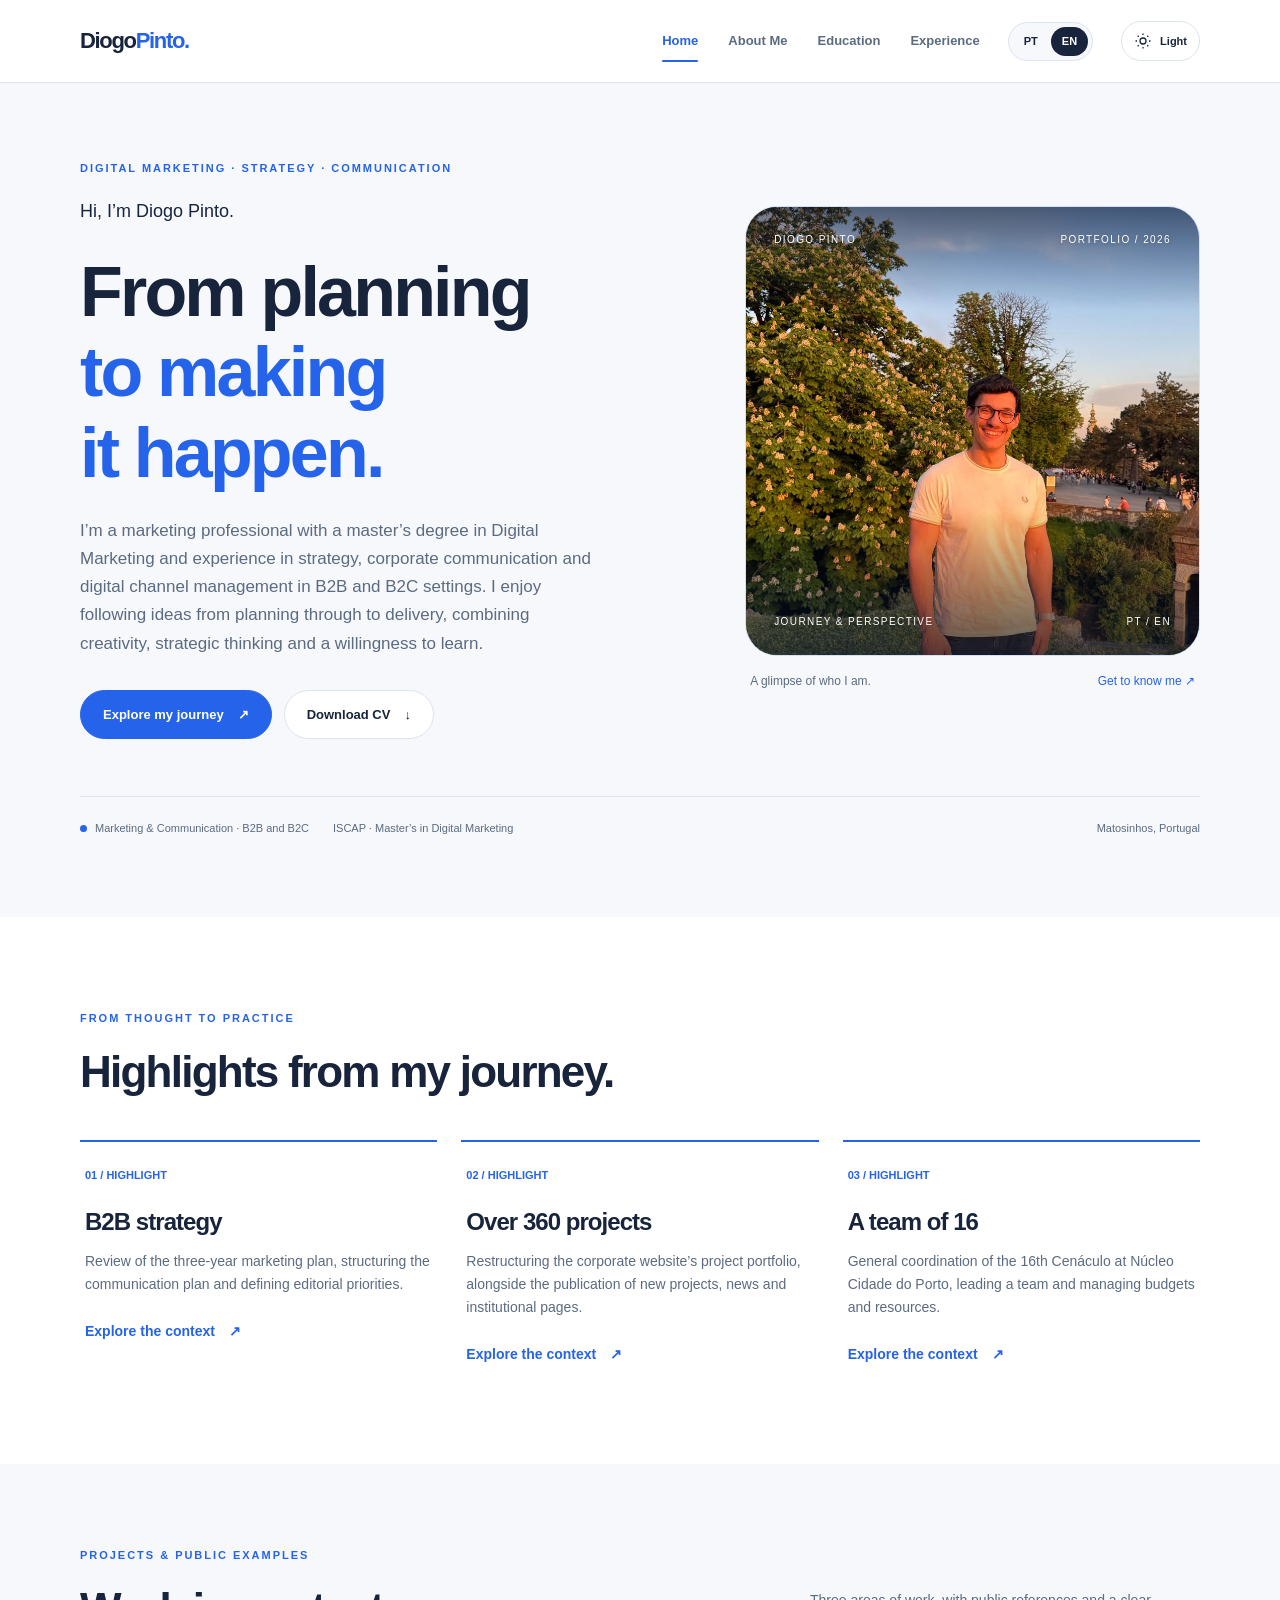
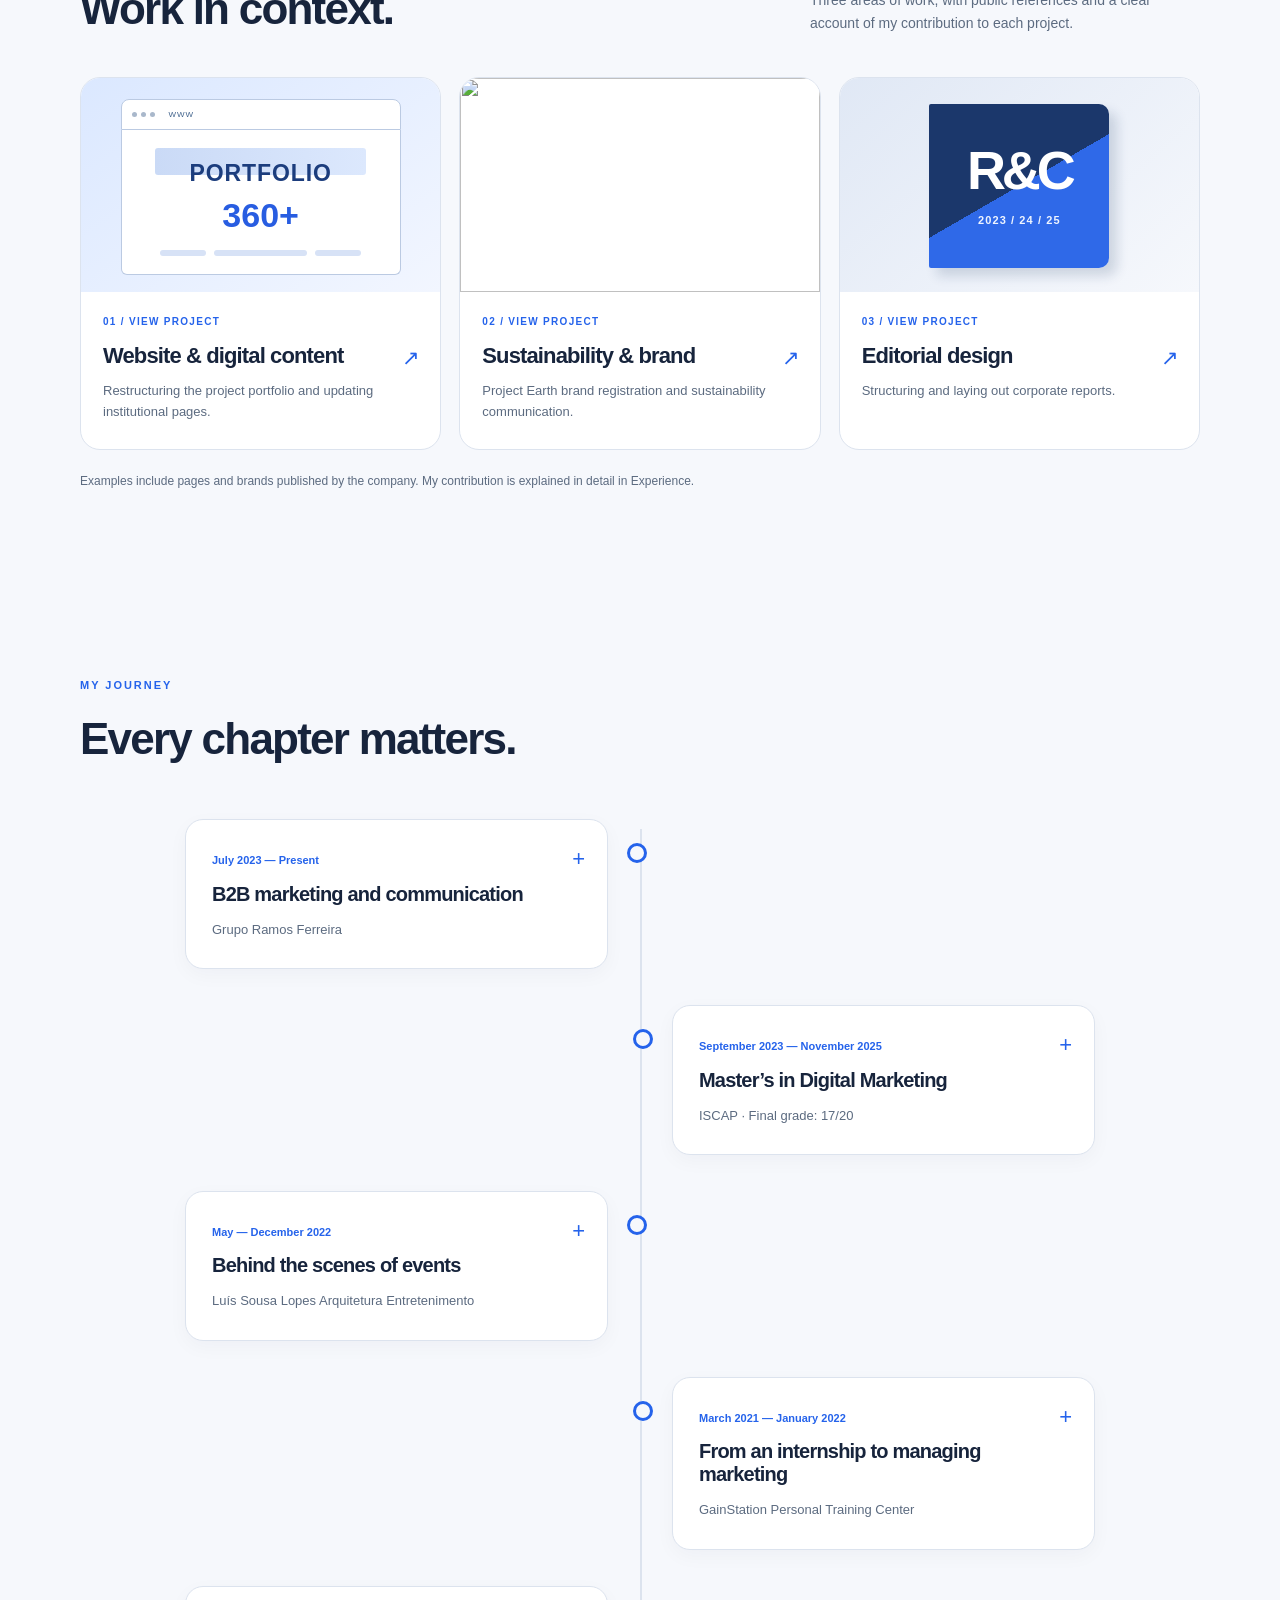
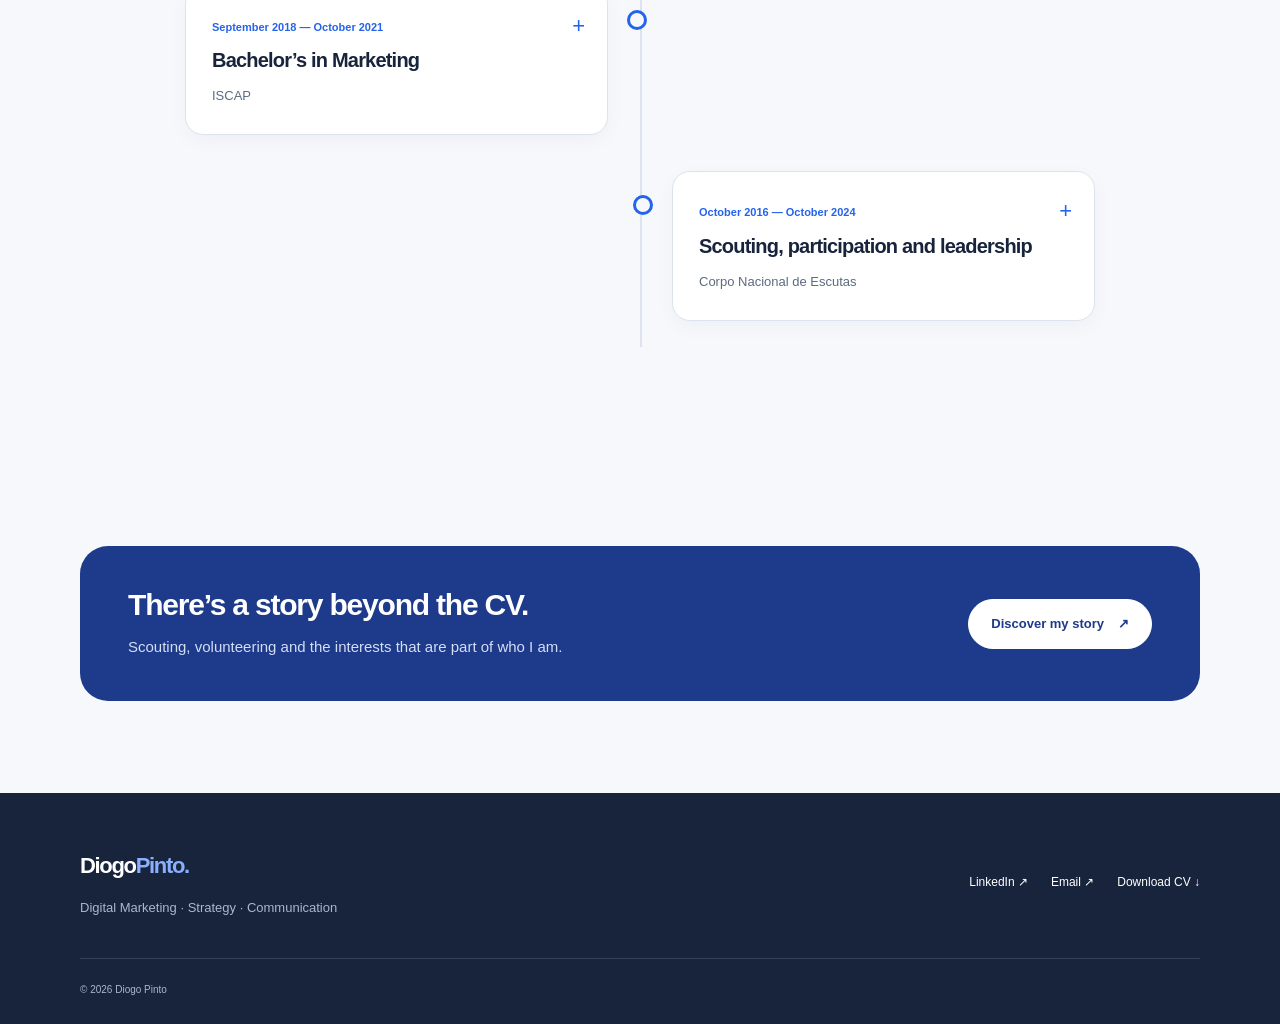
==== commit 7f07b491: "Add files via upload" ====
--- a/en/index.html
+++ b/en/index.html
@@ -5,4 +5,4 @@
 <body><a class="skip" href="#main">Skip to content</a><header class="site-header"><div class="wrap header-row"><a aria-label="Diogo Pinto — Home" class="logo" href="index.html">Diogo<span>Pinto</span><span class="blue">.</span></a><nav aria-label="Main navigation" class="nav-links" id="primary-nav"><a aria-current="page" href="index.html">Home</a><a href="sobre.html">About Me</a><a href="formacao.html">Education</a><a href="experiencia.html">Experience</a></nav><nav aria-label="Choose language" class="languages"><a aria-current="false" aria-label="Português" data-language="" href="../pt/index.html" hreflang="pt" lang="pt">PT</a><a aria-current="true" aria-label="English" data-language="" href="../en/index.html" hreflang="en" lang="en">EN</a></nav><button aria-label="Dark mode" aria-pressed="false" class="theme-toggle" data-theme-toggle="" hidden="" title="Switch to dark mode" type="button"><svg aria-hidden="true" class="icon-sun" viewbox="0 0 24 24"><circle cx="12" cy="12" r="4"></circle><path d="M12 2v2m0 16v2M2 12h2m16 0h2M4.93 4.93l1.42 1.42m11.3 11.3 1.42 1.42M4.93 19.07l1.42-1.42m11.3-11.3 1.42-1.42"></path></svg><svg aria-hidden="true" class="icon-moon" viewbox="0 0 24 24"><path d="M20.5 13.1A8.5 8.5 0 0 1 10.9 3.5a8.5 8.5 0 1 0 9.6 9.6Z"></path></svg><span data-theme-label="">Light</span></button><button aria-controls="primary-nav" aria-expanded="false" aria-label="Navigation menu" class="menu-toggle" type="button"><span class="menu-label">Menu</span> <span aria-hidden="true">☰</span></button></div></header><noscript><style>@media(max-width:860px){.header-row{flex-wrap:wrap;height:auto;padding-block:15px}.nav-links{display:flex;position:static;width:100%;order:4;box-shadow:none;border:0;padding:0;flex-wrap:wrap;gap:16px}.nav-links>a{padding:4px 0}.menu-toggle{display:none}}</style><p class="noscript">Navigation works without JavaScript. Configured galleries, contacts and documents require JavaScript.</p></noscript><main id="main"><section class="hero"><div class="wrap"><div class="hero-grid"><div class="hero-copy"><span class="eyebrow">Digital Marketing · Strategy · Communication</span><p class="intro">Hi, I’m Diogo Pinto.</p><h1>From planning<br/><span>to making<br/>it happen.</span></h1><p>I’m a marketing professional with a master’s degree in Digital Marketing and experience in strategy, corporate communication and digital channel management in B2B and B2C settings. I enjoy following ideas from planning through to delivery, combining creativity, strategic thinking and a willingness to learn.</p><div class="actions"><a class="button" href="index.html#percurso">Explore my journey <span aria-hidden="true">↗</span></a><button class="button secondary" data-cv="" type="button">Download CV <span aria-hidden="true">↓</span></button></div></div><div class="identity"><div class="identity-art"><div class="identity-top"><span>Diogo Pinto</span><span>Portfolio / 2026</span></div><span aria-hidden="true" class="monogram">DP</span><div class="identity-bottom"><span>Journey &amp; Perspective</span><span>PT / EN</span></div></div><div class="identity-note"><span>A glimpse of who I am.</span><a class="blue" href="sobre.html">Get to know me ↗</a></div></div></div><div class="hero-bottom"><span><span class="dot"></span>Marketing &amp; Communication · B2B and B2C</span><span>ISCAP · Master’s in Digital Marketing</span><span class="right-note">Matosinhos, Portugal</span></div></div></section>
 <section class="section white" id="destaques"><div class="wrap"><div class="section-heading"><div><span class="eyebrow">From thought to practice</span><h2>Highlights from my journey.</h2></div></div><div class="results"><article class="result"><span class="index">01 / HIGHLIGHT</span><h3>B2B strategy</h3><p>Review of the three-year marketing plan, structuring the communication plan and defining editorial priorities.</p><a class="text-link" href="experiencia.html#estrategia">Explore the context <span aria-hidden="true">↗</span></a></article><article class="result"><span class="index">02 / HIGHLIGHT</span><h3>Over 360 projects</h3><p>Restructuring the corporate website’s project portfolio, alongside the publication of new projects, news and institutional pages.</p><a class="text-link" href="experiencia.html#digital">Explore the context <span aria-hidden="true">↗</span></a></article><article class="result"><span class="index">03 / HIGHLIGHT</span><h3>A team of 16</h3><p>General coordination of the 16th Cenáculo at Núcleo Cidade do Porto, leading a team and managing budgets and resources.</p><a class="text-link" href="sobre.html#cenaculo">Explore the context <span aria-hidden="true">↗</span></a></article></div></div></section><section class="section featured-work-section" id="projetos-selecionados"><div class="wrap"><div class="section-heading"><div><span class="eyebrow">PROJECTS &amp; PUBLIC EXAMPLES</span><h2>Work in context.</h2></div><p>Three areas of work, with public references and a clear account of my contribution to each project.</p></div><div class="featured-work-grid"><a class="featured-work-card featured-work-card--digital" href="experiencia.html#digital"><span aria-hidden="true" class="source-visual source-visual--portfolio featured-card-art"><span class="source-browser-top"><span class="source-browser-dots"><i></i><i></i><i></i></span><span>WWW</span></span><span class="source-browser-center"><b>PORTFOLIO</b><em>360+</em></span><span class="source-browser-lines"><i></i><i></i><i></i></span></span><span class="featured-card-content"><span class="featured-card-kicker">01 / VIEW PROJECT</span><strong>Website &amp; digital content</strong><span class="featured-card-desc">Restructuring the project portfolio and updating institutional pages.</span><span aria-hidden="true" class="featured-card-arrow">↗</span></span></a><a class="featured-work-card featured-work-card--brand" href="experiencia.html#grupo-ramos-ferreira"><span aria-hidden="true" class="source-visual source-visual--earth featured-card-art"><img alt="" decoding="async" loading="lazy" referrerpolicy="no-referrer" src="https://www.ramosferreira.com/media/3049/img-1-logo.jpg"/></span><span class="featured-card-content"><span class="featured-card-kicker">02 / VIEW PROJECT</span><strong>Sustainability &amp; brand</strong><span class="featured-card-desc">Project Earth brand registration and sustainability communication.</span><span aria-hidden="true" class="featured-card-arrow">↗</span></span></a><a class="featured-work-card featured-work-card--editorial" href="experiencia.html#comunicacao"><span aria-hidden="true" class="source-visual source-visual--reports featured-card-art"><strong class="source-visual-title">R&amp;C</strong><span class="source-visual-label">2023 / 24 / 25</span></span><span class="featured-card-content"><span class="featured-card-kicker">03 / VIEW PROJECT</span><strong>Editorial design</strong><span class="featured-card-desc">Structuring and laying out corporate reports.</span><span aria-hidden="true" class="featured-card-arrow">↗</span></span></a></div><p class="featured-work-note">Examples include pages and brands published by the company. My contribution is explained in detail in Experience.</p></div></section>
 <section class="section" id="percurso"><div class="wrap"><div class="section-heading"><div><span class="eyebrow">My journey</span><h2>Every chapter matters.</h2></div></div><div class="timeline"><div class="timeline-row"><details class="timeline-card"><summary><span class="date">July 2023 — Present</span><h3>B2B marketing and communication</h3><span class="entity">Grupo Ramos Ferreira</span></summary><div class="timeline-detail"><p>I joined as a marketing intern in July 2023 and became a Marketing Specialist in April 2024. My work covers strategy, digital channels, corporate communication and events.</p><a class="text-link" href="experiencia.html#grupo-ramos-ferreira">Explore this chapter <span aria-hidden="true">↗</span></a></div></details></div><div class="timeline-row"><details class="timeline-card"><summary><span class="date">September 2023 — November 2025</span><h3>Master’s in Digital Marketing</h3><span class="entity">ISCAP · Final grade: 17/20</span></summary><div class="timeline-detail"><p>I completed my master’s degree with research into digital marketing strategies and brand awareness in B2B construction and engineering markets.</p><a class="text-link" href="formacao.html#mestrado">Explore this chapter <span aria-hidden="true">↗</span></a></div></details></div><div class="timeline-row"><details class="timeline-card"><summary><span class="date">May — December 2022</span><h3>Behind the scenes of events</h3><span class="entity">Luís Sousa Lopes Arquitetura Entretenimento</span></summary><div class="timeline-detail"><p>As an Event Assistant, I helped with the logistics and delivery of around eight corporate, social and seasonal events.</p><a class="text-link" href="experiencia.html#eventos-luis-sousa-lopes">Explore this chapter <span aria-hidden="true">↗</span></a></div></details></div><div class="timeline-row"><details class="timeline-card"><summary><span class="date">March 2021 — January 2022</span><h3>From an internship to managing marketing</h3><span class="entity">GainStation Personal Training Center</span></summary><div class="timeline-detail"><p>I started with a curricular internship and became a Marketing Specialist in June 2021, later taking responsibility for managing the company’s marketing independently.</p><a class="text-link" href="experiencia.html#gainstation">Explore this chapter <span aria-hidden="true">↗</span></a></div></details></div><div class="timeline-row"><details class="timeline-card"><summary><span class="date">September 2018 — October 2021</span><h3>Bachelor’s in Marketing</h3><span class="entity">ISCAP</span></summary><div class="timeline-detail"><p>The degree that started my professional journey in marketing and led to my first role at GainStation.</p><a class="text-link" href="formacao.html#licenciatura">Explore this chapter <span aria-hidden="true">↗</span></a></div></details></div><div class="timeline-row"><details class="timeline-card"><summary><span class="date">October 2016 — October 2024</span><h3>Scouting, participation and leadership</h3><span class="entity">Corpo Nacional de Escutas</span></summary><div class="timeline-detail"><p>Eight years in the movement, with responsibilities in Cenáculo, event preparation and the National Marketing Team.</p><a class="text-link" href="sobre.html#escutismo">Explore this chapter <span aria-hidden="true">↗</span></a></div></details></div></div></div></section>
-<section class="section"><div class="wrap"><div class="explore-banner"><div><h2>There’s a story beyond the CV.</h2><p>Scouting, volunteering and the interests that are part of who I am.</p></div><a class="button" href="sobre.html">Discover my story <span aria-hidden="true">↗</span></a></div></div></section></main><footer class="site-footer" id="contacto"><div class="wrap"><div class="footer-main"><div><a class="logo" href="index.html">Diogo<span>Pinto.</span></a><p>Digital Marketing · Strategy · Communication</p></div><div class="footer-links"><button data-contact="linkedin" type="button">LinkedIn ↗</button><button data-contact="email" type="button">Email ↗</button><button data-cv="" type="button">Download CV ↓</button></div></div><div class="footer-bottom"><span>© <span data-year="">2026</span> Diogo Pinto</span><span>A journey in progress.</span><span>Public examples · individual contributions described</span></div></div></footer><dialog aria-labelledby="viewer-title" id="viewer"><div class="viewer-header"><h2 id="viewer-title">Gallery</h2><button aria-label="Close" class="viewer-close" type="button">×</button></div><div class="viewer-content"></div></dialog></body></html>+<section class="section"><div class="wrap"><div class="explore-banner"><div><h2>There’s a story beyond the CV.</h2><p>Scouting, volunteering and the interests that are part of who I am.</p></div><a class="button" href="sobre.html">Discover my story <span aria-hidden="true">↗</span></a></div></div></section></main><footer class="site-footer" id="contacto"><div class="wrap"><div class="footer-main"><div><a class="logo" href="index.html">Diogo<span>Pinto.</span></a><p>Digital Marketing · Strategy · Communication</p></div><div class="footer-links"><button data-contact="linkedin" type="button">LinkedIn ↗</button><button data-contact="email" type="button">Email ↗</button><button data-cv="" type="button">Download CV ↓</button></div></div><div class="footer-bottom"><span>© <span data-year="">2026</span> Diogo Pinto</span></div></div></footer><dialog aria-labelledby="viewer-title" id="viewer"><div class="viewer-header"><h2 id="viewer-title">Gallery</h2><button aria-label="Close" class="viewer-close" type="button">×</button></div><div class="viewer-content"></div></dialog></body></html>
--- a/assets/css/style.css
+++ b/assets/css/style.css
@@ -211,3 +211,52 @@
 .source-visual--internal-events .source-visual-label{color:#e7f0ff}
 .source-visual--earth img,.source-visual--assets img{z-index:2}
 @media(max-width:660px){.public-evidence--integrated{margin-top:18px}}
+
+
+/* Nov 2026: real imagery, organisational identities, manual memory carousel. */
+.company-heading{display:flex;align-items:center;gap:20px;flex-wrap:wrap;margin:0 0 12px}
+.company-heading h2{margin:0}
+.company-logo{flex:0 0 auto;width:174px;min-height:64px;max-width:100%;display:grid;place-items:center;padding:10px 14px;border:1px solid var(--line);border-radius:12px;background:#f9fbff;box-shadow:0 3px 14px rgba(9,25,45,.05)}
+.company-logo img{display:block;max-width:100%;width:100%;max-height:54px;object-fit:contain}
+.company-logo--ae,.company-logo--gain{background:#12213a;border-color:#35435a}
+.company-logo--ae{width:135px;min-height:68px}
+.company-logo--gain{width:106px;min-height:74px;padding:7px 13px}
+.company-logo--gain img{max-height:64px}
+.company-logo--rf{width:205px}
+.work-header + .work-media-section{border-top:0;margin-top:0;padding-top:0}
+.work-media-grid .gallery-item>img,
+.work-media-grid .gallery-item .video-thumb{display:block;width:100%;height:214px;min-height:0;max-height:none;object-fit:contain;background:#182b48}
+.work-media-grid .gallery-item .video-thumb>img{width:100%;height:100%;object-fit:cover}
+.work-media-grid .gallery-item>span:last-child{display:block;padding:10px 12px;min-height:48px}
+.work-media-grid .gallery-item{min-height:0;align-self:stretch}
+.work-media-section .work-media-note[hidden]{display:none}
+.internship-report-link{margin-left:20px}
+.chapter-photo.chapter-photo--filled{padding:0;background:#1a2b47;display:block}
+.chapter-photo--filled:before{display:block;content:"";position:absolute;inset:-24px;border:0;border-radius:0;width:auto;height:auto;top:-24px;left:-24px;background-image:var(--photo-bg);background-position:center;background-size:cover;filter:blur(16px) brightness(.60);opacity:.9}
+.chapter-photo--filled:after{display:none}
+.chapter-photo--filled .chapter-photo-image{display:block;width:100%;height:100%;position:absolute;inset:0;z-index:1;object-fit:contain}
+.chapter-carousel{position:relative;aspect-ratio:4/4.3;border-radius:24px;background:#15243e;overflow:hidden;outline-offset:5px}
+.chapter-carousel-viewport,.chapter-carousel-slide{position:absolute;inset:0}
+.chapter-carousel-slide{opacity:0;visibility:hidden;pointer-events:none;transition:opacity .35s ease}
+.chapter-carousel-slide.is-active{opacity:1;visibility:visible;pointer-events:auto;z-index:1}
+.chapter-carousel-slide:before{content:"";position:absolute;inset:-28px;background-image:var(--photo-bg);background-size:cover;background-position:center;filter:blur(20px) brightness(.53)}
+.chapter-carousel-slide img{position:relative;z-index:1;width:100%;height:100%;display:block;object-fit:contain}
+.chapter-carousel-ui{position:absolute;inset:auto 0 0;z-index:3;display:flex;align-items:center;justify-content:space-between;gap:10px;padding:28px 18px 25px;background:linear-gradient(0deg,rgba(6,15,28,.88) 0%,rgba(6,15,28,.55) 63%,transparent 100%);color:#fff}
+.chapter-carousel-label{font-size:14px;font-weight:650;line-height:1.35}
+.chapter-carousel-controls{display:flex;align-items:center;gap:7px;flex-shrink:0}
+.chapter-carousel-controls button{border:1px solid #ffffff75;border-radius:100%;background:#11243c99;color:#fff;font-size:26px;width:34px;height:34px;line-height:1;cursor:pointer}
+.chapter-carousel-controls button:hover,.chapter-carousel-controls button:focus-visible{background:#2d69ee;border-color:#fff}
+.chapter-carousel-count{font-size:12px;font-variant-numeric:tabular-nums;min-width:40px;text-align:center}
+.chapter-carousel-dots{position:absolute;z-index:3;bottom:9px;left:0;right:0;display:flex;justify-content:center;gap:6px}
+.chapter-carousel-dot{width:7px;height:7px;border:0;border-radius:100%;padding:0;cursor:pointer;background:#ffffff78}
+.chapter-carousel-dot.is-active{background:#fff;width:16px;border-radius:8px}
+@media(max-width:760px){.company-heading{gap:14px}.company-heading h2{font-size:31px}.company-logo{width:158px;min-height:56px}.company-logo--ae{width:120px}.company-logo--gain{width:92px}.work-media-grid .gallery-item>img,.work-media-grid .gallery-item .video-thumb{height:175px}.internship-report-link{display:inline-flex;margin:14px 0 0}.chapter-carousel-ui{padding:28px 14px 25px}}
+@media(max-width:500px){.chapter-carousel-label{font-size:12px}.chapter-carousel-controls{gap:2px}.chapter-carousel-controls button{height:32px;width:32px}}
+@media(prefers-reduced-motion:reduce){.chapter-carousel-slide{transition:none}}
+
+/* Gallery photographs keep their original composition with a soft edge-to-edge backdrop. */
+.work-media-grid .gallery-item .gallery-photo{display:block;position:relative;overflow:hidden;background:#172a45;height:245px}
+.work-media-grid .gallery-item .gallery-photo:before{content:"";position:absolute;inset:-22px;background-image:var(--media-photo);background-position:center;background-size:cover;filter:blur(15px) brightness(.62)}
+.work-media-grid .gallery-item .gallery-photo img{position:relative;z-index:1;width:100%;height:100%;aspect-ratio:auto;object-fit:contain}
+.work-media-grid .gallery-item .video-thumb{height:245px}
+@media(max-width:760px){.work-media-grid .gallery-item .gallery-photo,.work-media-grid .gallery-item .video-thumb{height:210px}}
